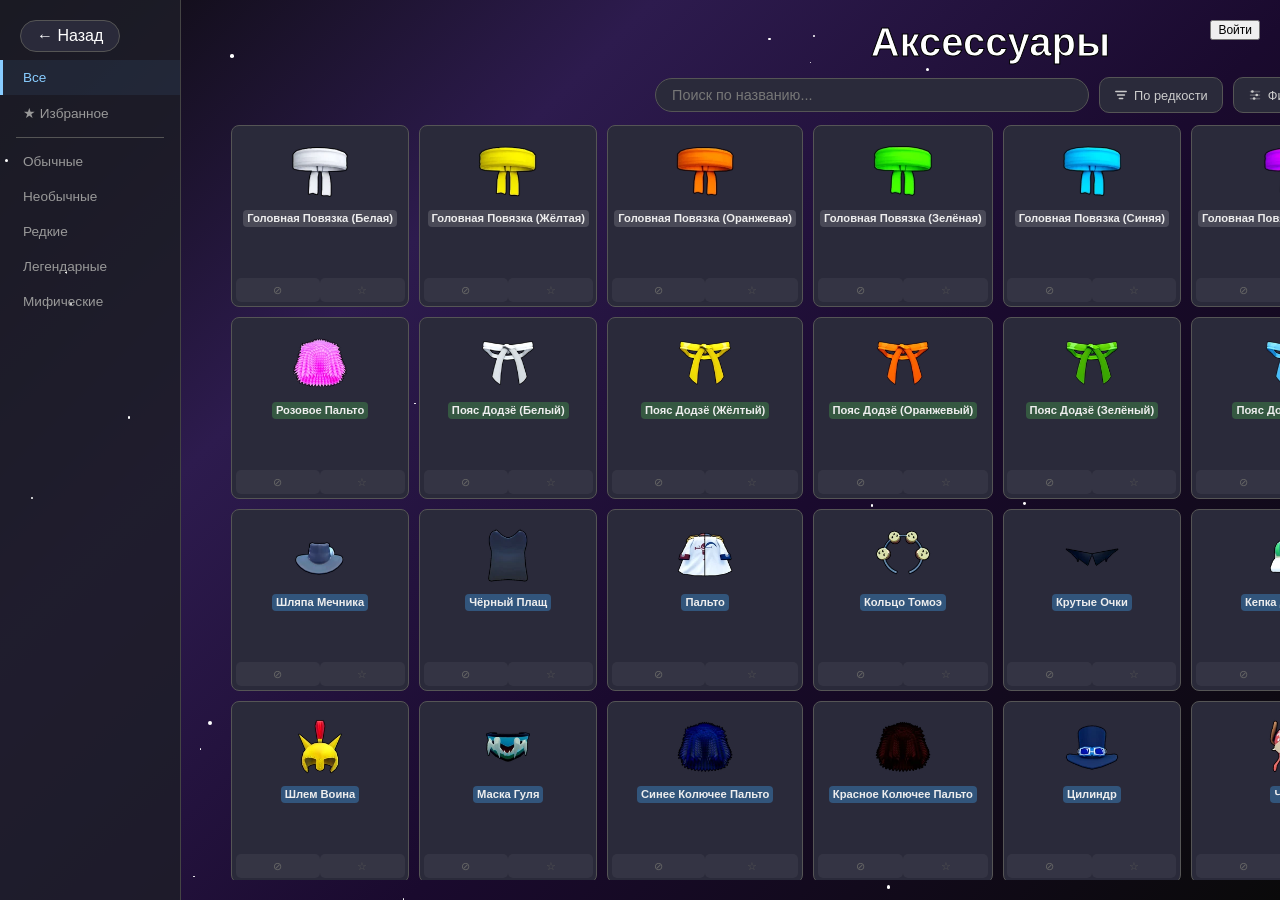
==== accessories.html @ 2f14e54e "main" ====
<!DOCTYPE html>
<html lang="en">
<head>
    <meta charset="UTF-8">
    <meta name="viewport" content="width=device-width, initial-scale=1.0">
    <title>Аксессуары — CheckBF</title>
    <script src="lib/firebase-app-compat.js"></script>
    <script src="lib/firebase-auth-compat.js"></script>
    <script src="lib/firebase-firestore-compat.js"></script>
    <style>
        html, body {
            margin: 0;
            padding: 0;
            box-sizing: border-box;
        }
        body {
            height: 100vh;
            background-color: #1a1a1a;
            color: #c900c9;
            font-family: 'Segoe UI', Arial, sans-serif;
            display: flex;
            isolation: isolate;
        }
        body::before {
            content: '';
            position: fixed;
            top: 0; left: 0; right: 0; bottom: 0;
            z-index: -1;
        }
        body.gradient-bg::before {
            background: linear-gradient(135deg, #0a0a0a 0%, #2d1b4e 30%, #1a0a2e 60%, #0a0a0a 100%);
            filter: none;
        }
        body.gradient-bg {
            background-color: transparent;
        }
        .particles {
            position: fixed;
            top: 0;
            left: 0;
            width: 100vw;
            height: 100vh;
            pointer-events: none;
            z-index: 0;
            overflow: hidden;
        }
        .particle {
            position: absolute;
            width: 3px;
            height: 3px;
            background: #fff;
            border-radius: 50%;
            animation: twinkle ease-in-out infinite;
        }
        @keyframes twinkle {
            0%, 100% { opacity: 0.1; transform: translateY(0); }
            50% { opacity: 0.8; transform: translateY(-20px); }
        }
        .back {
            position: fixed;
            top: 20px;
            left: 20px;
            color: #fff;
            text-decoration: none;
            font-size: 1rem;
            border: 1px solid #555;
            border-radius: 16px;
            padding: 6px 16px;
            background: #2a2a3a;
            z-index: 20;
        }
        .back:hover {
            background: #33334a;
        }
        .sidebar {
            width: 180px;
            background: rgba(30,30,40,0.85);
            border-right: 1px solid #444;
            display: flex;
            flex-direction: column;
            padding: 60px 0 20px 0;
            flex-shrink: 0;
        }
        .sidebar button {
            background: none;
            border: none;
            color: #999;
            font-size: 0.85rem;
            padding: 10px 20px;
            text-align: left;
            cursor: pointer;
            border-left: 3px solid transparent;
        }
        .sidebar button:hover {
            color: #fff;
            background: rgba(255,255,255,0.05);
        }
        .sidebar button.active {
            color: #8cf;
            border-left-color: #8cf;
            background: rgba(100,180,255,0.08);
        }
        .main {
            flex: 1;
            display: flex;
            flex-direction: column;
            padding: 20px 40px;
        }
        h1 {
            font-size: 2.5rem;
            margin: 0 0 12px 0;
            color: #fff;
            -webkit-text-stroke: 1px #000;
            text-align: center;
        }
        .search {
            flex: 1;
            max-width: 400px;
            padding: 8px 16px;
            border: 1px solid #555;
            border-radius: 20px;
            background: #2a2a3a;
            color: #fff;
            font-size: 0.9rem;
            outline: none;
        }
        .search::placeholder {
            color: #777;
        }
        .search:focus {
            border-color: #8cf;
        }
        .toolbar {
            display: flex;
            align-items: center;
            justify-content: center;
            gap: 10px;
            margin-bottom: 12px;
        }
        .sort-wrap {
            position: relative;
        }
        .sort-btn {
            height: 36px;
            padding: 0 14px;
            border: 1px solid #555;
            border-radius: 10px;
            background: #2a2a3a;
            color: #ccc;
            cursor: pointer;
            font-size: 0.8rem;
            display: flex;
            align-items: center;
            gap: 6px;
            flex-shrink: 0;
        }
        .sort-btn:hover {
            background: #33334a;
            color: #fff;
        }
        .sort-btn svg {
            width: 14px;
            height: 14px;
            flex-shrink: 0;
        }
        .sort-dropdown {
            display: none;
            position: absolute;
            top: 42px;
            right: 0;
            background: #2a2a3a;
            border: 1px solid #555;
            border-radius: 10px;
            overflow: hidden;
            z-index: 25;
            min-width: 180px;
        }
        .sort-dropdown.open {
            display: block;
        }
        .sort-dropdown button {
            width: 100%;
            padding: 10px 16px;
            border: none;
            background: none;
            color: #ccc;
            font-size: 0.85rem;
            text-align: left;
            cursor: pointer;
            display: flex;
            align-items: center;
            gap: 10px;
        }
        .sort-dropdown button:hover {
            background: rgba(255,255,255,0.08);
            color: #fff;
        }
        .sort-dropdown button.active {
            color: #8cf;
        }
        .sort-dropdown .icon {
            width: 14px;
            height: 14px;
            flex-shrink: 0;
        }
        .filter-wrap {
            position: relative;
        }
        .filter-btn {
            height: 36px;
            padding: 0 14px;
            border: 1px solid #555;
            border-radius: 10px;
            background: #2a2a3a;
            color: #ccc;
            cursor: pointer;
            font-size: 0.8rem;
            display: flex;
            align-items: center;
            gap: 6px;
            flex-shrink: 0;
        }
        .filter-btn:hover {
            background: #33334a;
            color: #fff;
        }
        .filter-btn.active {
            border-color: #8cf;
            color: #8cf;
        }
        .filter-btn svg {
            width: 14px;
            height: 14px;
            flex-shrink: 0;
        }
        .filter-dropdown {
            display: none;
            position: absolute;
            top: 42px;
            right: 0;
            background: #2a2a3a;
            border: 1px solid #555;
            border-radius: 10px;
            z-index: 25;
        }
        .filter-dropdown.open {
            display: block;
        }
        .filter-row {
            padding: 8px 14px;
            display: flex;
            align-items: center;
            gap: 10px;
        }
        .filter-row:hover {
            background: rgba(255,255,255,0.05);
        }
        .filter-label {
            color: #ccc;
            font-size: 0.82rem;
            flex: 1;
            user-select: none;
            white-space: nowrap;
        }
        .filter-tbtns {
            display: flex;
            gap: 4px;
            flex-shrink: 0;
        }
        .filter-tbtn {
            width: 24px;
            height: 22px;
            border: 1px solid #555;
            border-radius: 6px;
            background: #1a1a2a;
            color: #666;
            font-size: 0.8rem;
            font-weight: 700;
            cursor: pointer;
            display: flex;
            align-items: center;
            justify-content: center;
            transition: all 0.15s;
            line-height: 1;
            padding: 0;
            flex-shrink: 0;
        }
        .filter-tbtn.plus.on {
            background: #2e7d32;
            border-color: #43a047;
            color: #fff;
        }
        .filter-tbtn.minus.on {
            background: #c62828;
            border-color: #e53935;
            color: #fff;
        }
        .filter-tbtn:hover {
            opacity: 0.85;
        }
        .list {
            display: grid;
            grid-template-columns: repeat(8, 1fr);
            gap: 10px;
            width: 100%;
            padding: 0 10px;
            overflow-y: auto;
            flex: 1;
            align-content: start;
        }
        .item {
            background: #2a2a3a;
            border: 1px solid #555;
            border-radius: 8px;
            padding: 10px 4px 30px;
            display: flex;
            flex-direction: column;
            align-items: center;
            justify-content: flex-start;
            min-height: 140px;
            overflow: visible;
            transition: border-color 0.2s;
            position: relative;
            gap: 0;
        }
        .item:hover {
            background: #33334a;
            z-index: 1;
        }
        .item img {
            width: 70px;
            height: 70px;
            margin: 0 0 4px 0;
            border-radius: 6px;
        }
        .item .info {
            padding: 0 2px;
            align-items: center;
            text-align: center;
            display: flex;
            flex-direction: column;
            flex: 1;
            min-width: 0;
        }
        .item h3 {
            font-size: 0.7rem;
            font-weight: 600;
            line-height: 1.15;
            overflow: hidden;
            text-overflow: ellipsis;
            white-space: nowrap;
            max-width: 100%;
            color: #eee;
            margin: 0;
            padding: 2px 4px;
            border-radius: 4px;
        }
        .item[data-rarity="common"] h3 { background: rgba(255,255,255,0.15); }
        .item[data-rarity="uncommon"] h3 { background: rgba(76,175,80,0.35); }
        .item[data-rarity="rare"] h3 { background: rgba(66,165,245,0.35); }
        .item[data-rarity="legendary"] h3 { background: rgba(244,143,177,0.35); }
        .item[data-rarity="mythical"] h3 { background: rgba(186,104,200,0.35); }
        .item .eat-icon,
        .item .fav-icon {
            position: absolute;
            bottom: 4px;
            width: 48%;
            height: 24px;
            font-size: 0.7rem;
            border-radius: 5px;
        }
        .item .eat-icon { left: 2%; }
        .item .fav-icon { right: 2%; }
        .item .eat-icon {
            cursor: pointer;
            display: flex;
            align-items: center;
            justify-content: center;
            background: rgba(255,255,255,0.05);
            color: #888;
        }
        .item .eat-icon:hover { background: rgba(255,255,255,0.1); }
        .item .eat-icon.eaten { background: #2e7d32; color: #4caf50; }
        .item .eat-icon:not(.eaten) { color: #666; }
        .item .fav-icon {
            cursor: pointer;
            display: flex;
            align-items: center;
            justify-content: center;
            background: rgba(255,255,255,0.05);
            color: #555;
        }
        .item .fav-icon:hover { background: rgba(255,255,255,0.1); }
        .item .fav-icon.faved { background: #e6a800; color: #ffc107; }
        .item .seasonal {
            position: absolute;
            top: 4px;
            right: 4px;
            width: 18px;
            height: 18px;
            background: #e91e63;
            color: #fff;
            border-radius: 50%;
            font-size: 0.7rem;
            font-weight: 700;
            display: flex;
            align-items: center;
            justify-content: center;
            cursor: default;
            z-index: 2;
        }
        .item .seasonal .tooltip {
            display: none;
            position: absolute;
            top: 100%;
            left: 50%;
            transform: translateX(-50%);
            background: #1a1a2e;
            border: 1px solid #e91e63;
            border-radius: 8px;
            padding: 8px 12px;
            color: #fff;
            font-size: 0.72rem;
            white-space: nowrap;
            z-index: 1000;
            pointer-events: none;
            font-weight: 400;
            text-align: center;
            margin-top: 6px;
        }
        .item .seasonal .tooltip.align-left {
            left: 0;
            transform: none;
        }
        .item .seasonal .tooltip.align-right {
            left: 100%;
            transform: translateX(-100%);
        }
        .item .seasonal:hover .tooltip {
            display: block;
        }
        .auth-bar {
            position: fixed;
            top: 20px;
            right: 20px;
            z-index: 30;
            display: flex;
            align-items: center;
            gap: 8px;
        }
        .auth-bar .user-info {
            display: flex;
            align-items: center;
            gap: 6px;
            background: #2a2a3a;
            border: 1px solid #555;
            border-radius: 10px;
            padding: 5px 12px;
            color: #ccc;
            font-size: 0.75rem;
        }
        .auth-bar .user-info img {
            width: 24px;
            height: 24px;
            border-radius: 50%;
        }
        .auth-bar .logout-btn {
            background: none;
            border: 1px solid #c62828;
            color: #c62828;
            border-radius: 6px;
            padding: 4px 8px;
            cursor: pointer;
            font-size: 0.7rem;
        }
        .auth-bar .logout-btn:hover { background: #c62828; color: #fff; }
        .sync-indicator {
            display: none;
            position: fixed;
            top: 20px;
            left: 50%;
            transform: translateX(-50%);
            background: #1a1a2e;
            border: 1px solid #43a047;
            border-radius: 10px;
            padding: 6px 12px;
            color: #43a047;
            font-size: 0.7rem;
            z-index: 30;
        }
        .sync-indicator.active { display: block; }
        .auth-overlay {
            display: none;
            position: fixed;
            top: 0; left: 0; right: 0; bottom: 0;
            background: rgba(0,0,0,0.7);
            z-index: 50;
            justify-content: center;
            align-items: center;
        }
        .auth-overlay.active { display: flex; }
        .auth-modal {
            background: #1e1e2e;
            border: 1px solid #555;
            border-radius: 16px;
            padding: 30px;
            width: 340px;
            text-align: center;
        }
        .auth-modal h2 { color: #8cf; margin: 0 0 20px; font-size: 1.3rem; }
        .auth-modal input {
            width: 100%; padding: 10px 14px; margin-bottom: 12px;
            border: 1px solid #555; border-radius: 8px;
            background: #2a2a3a; color: #fff; font-size: 0.9rem; box-sizing: border-box;
        }
        .auth-modal input:focus { outline: none; border-color: #8cf; }
        .auth-modal .auth-submit {
            width: 100%; padding: 10px; border: none; border-radius: 8px;
            background: #5c6bc0; color: #fff; font-size: 0.9rem; cursor: pointer; margin-bottom: 10px;
        }
        .auth-modal .auth-submit:hover { background: #7986cb; }
        .auth-modal .google-btn {
            width: 100%; padding: 10px; border: 1px solid #555; border-radius: 8px;
            background: #2a2a3a; color: #ccc; font-size: 0.9rem; cursor: pointer; margin-bottom: 12px;
        }
        .auth-modal .google-btn:hover { background: #33334a; border-color: #8cf; }
        .auth-modal .switch-link { color: #8cf; cursor: pointer; font-size: 0.8rem; }
        .auth-modal .error-msg { color: #c62828; font-size: 0.8rem; margin-bottom: 10px; min-height: 1.2em; }
    </style>
</head>
<body class="gradient-bg">
    <div class="particles" id="particles"></div>
    <div class="auth-bar" id="authBar"></div>
    <div class="sync-indicator" id="syncIndicator">Синхронизация...</div>
    <a class="back" href="index.html">&larr; Назад</a>
    <div class="sidebar">
        <button class="active" data-filter="all">Все</button>
        <button data-filter="favourite">★ Избранное</button>
        <hr style="border:none;border-top:1px solid #555;margin:6px 16px;">
        <button data-filter="common">Обычные</button>
        <button data-filter="uncommon">Необычные</button>
        <button data-filter="rare">Редкие</button>
        <button data-filter="legendary">Легендарные</button>
        <button data-filter="mythical">Мифические</button>
    </div>
    <div class="main">
        <h1>Аксессуары</h1>
        <div class="toolbar">
            <input class="search" type="text" placeholder="Поиск по названию..." id="searchInput" oninput="filterBySearch()" autocomplete="off">
            <div class="sort-wrap">
                <button class="sort-btn" id="sortBtn" onclick="toggleSortDropdown()">
                    <svg viewBox="0 0 16 16" fill="none">
                        <path d="M2 4h12M4 8h8M6 12h4" stroke="currentColor" stroke-width="1.5" stroke-linecap="round"/>
                    </svg>
                    <span id="sortLabel">По редкости</span>
                </button>
                <div class="sort-dropdown" id="sortDropdown">
                    <button data-sort="default" class="active" onclick="setSort('default', this)">
                        <svg class="icon" viewBox="0 0 16 16" fill="none">
                            <rect x="1" y="2" width="14" height="3" rx="1" fill="currentColor" opacity="0.3"/>
                            <rect x="1" y="6.5" width="14" height="3" rx="1" fill="currentColor" opacity="0.3"/>
                            <rect x="1" y="11" width="14" height="3" rx="1" fill="currentColor" opacity="0.3"/>
                        </svg>
                        По редкости
                    </button>
                    <button data-sort="name" onclick="setSort('name', this)">
                        <svg class="icon" viewBox="0 0 16 16" fill="none">
                            <text x="1" y="12" font-size="11" font-weight="700" fill="currentColor">A</text>
                            <text x="8" y="12" font-size="11" font-weight="700" fill="currentColor">Z</text>
                        </svg>
                        По алфавиту
                    </button>
                    <button data-sort="fav" onclick="setSort('fav', this)">
                        <svg class="icon" viewBox="0 0 16 16" fill="none">
                            <polygon points="8,2 10,6 14,7 11,10 12,14 8,12 4,14 5,10 2,7 6,6" fill="currentColor" opacity="0.6"/>
                        </svg>
                        По фавориту
                    </button>
                </div>
            </div>
            <div class="filter-wrap">
                <button class="filter-btn" id="filterBtn" onclick="toggleFilterDropdown()">
                    <svg viewBox="0 0 16 16" fill="none">
                        <rect x="2" y="3" width="12" height="2" rx="1" fill="currentColor" opacity="0.3"/>
                        <rect x="2" y="7" width="12" height="2" rx="1" fill="currentColor" opacity="0.3"/>
                        <rect x="2" y="11" width="12" height="2" rx="1" fill="currentColor" opacity="0.3"/>
                        <circle cx="5" cy="4" r="1.5" fill="currentColor"/>
                        <circle cx="10" cy="8" r="1.5" fill="currentColor"/>
                        <circle cx="7" cy="12" r="1.5" fill="currentColor"/>
                    </svg>
                    <span>Фильтр</span>
                </button>
                <div class="filter-dropdown" id="filterDropdown">
                    <div class="filter-row">
                        <span class="filter-label">Полученный</span>
                        <div class="filter-tbtns">
                            <button class="filter-tbtn plus" data-filter="obtained" data-val="1" onclick="toggleFilterBtn(this)">+</button>
                            <button class="filter-tbtn minus" data-filter="obtained" data-val="-1" onclick="toggleFilterBtn(this)">-</button>
                        </div>
                    </div>
                </div>
            </div>
        </div>
        <div class="list">
            <div class="item" data-name="Головная Повязка (Белая)" data-rarity="common" data-eaten="false" data-fav="false">
                <img src="assets/accessories/HeadbandWhiteQ.webp" alt="Headband White">
                <div class="info"><h3>Головная Повязка (Белая)</h3></div>
                <span class="eat-icon" onclick="toggleEaten(event, this)">⊘</span>
                <span class="fav-icon" onclick="toggleFav(event, this)">☆</span>
            </div>
            <div class="item" data-name="Головная Повязка (Жёлтая)" data-rarity="common" data-eaten="false" data-fav="false">
                <img src="assets/accessories/HeadbandYellowQ.webp" alt="Headband Yellow">
                <div class="info"><h3>Головная Повязка (Жёлтая)</h3></div>
                <span class="eat-icon" onclick="toggleEaten(event, this)">⊘</span>
                <span class="fav-icon" onclick="toggleFav(event, this)">☆</span>
            </div>
            <div class="item" data-name="Головная Повязка (Оранжевая)" data-rarity="common" data-eaten="false" data-fav="false">
                <img src="assets/accessories/HeadbandOrangeQ.webp" alt="Headband Orange">
                <div class="info"><h3>Головная Повязка (Оранжевая)</h3></div>
                <span class="eat-icon" onclick="toggleEaten(event, this)">⊘</span>
                <span class="fav-icon" onclick="toggleFav(event, this)">☆</span>
            </div>
            <div class="item" data-name="Головная Повязка (Зелёная)" data-rarity="common" data-eaten="false" data-fav="false">
                <img src="assets/accessories/HeadbandGreenQ.webp" alt="Headband Green">
                <div class="info"><h3>Головная Повязка (Зелёная)</h3></div>
                <span class="eat-icon" onclick="toggleEaten(event, this)">⊘</span>
                <span class="fav-icon" onclick="toggleFav(event, this)">☆</span>
            </div>
            <div class="item" data-name="Головная Повязка (Синяя)" data-rarity="common" data-eaten="false" data-fav="false">
                <img src="assets/accessories/HeadbandBlueQ.webp" alt="Headband Blue">
                <div class="info"><h3>Головная Повязка (Синяя)</h3></div>
                <span class="eat-icon" onclick="toggleEaten(event, this)">⊘</span>
                <span class="fav-icon" onclick="toggleFav(event, this)">☆</span>
            </div>
            <div class="item" data-name="Головная Повязка (Фиолетовая)" data-rarity="common" data-eaten="false" data-fav="false">
                <img src="assets/accessories/HeadbandPurpleQ.webp" alt="Headband Purple">
                <div class="info"><h3>Головная Повязка (Фиолетовая)</h3></div>
                <span class="eat-icon" onclick="toggleEaten(event, this)">⊘</span>
                <span class="fav-icon" onclick="toggleFav(event, this)">☆</span>
            </div>
            <div class="item" data-name="Головная Повязка (Красная)" data-rarity="common" data-eaten="false" data-fav="false">
                <img src="assets/accessories/HeadbandRedQ.webp" alt="Headband Red">
                <div class="info"><h3>Головная Повязка (Красная)</h3></div>
                <span class="eat-icon" onclick="toggleEaten(event, this)">⊘</span>
                <span class="fav-icon" onclick="toggleFav(event, this)">☆</span>
            </div>
            <div class="item" data-name="Головная Повязка (Чёрная)" data-rarity="uncommon" data-eaten="false" data-fav="false">
                <img src="assets/accessories/HeadbandBlackQ.webp" alt="Headband Black">
                <div class="info"><h3>Головная Повязка (Чёрная)</h3></div>
                <span class="eat-icon" onclick="toggleEaten(event, this)">⊘</span>
                <span class="fav-icon" onclick="toggleFav(event, this)">☆</span>
            </div>
            <div class="item" data-name="Розовое Пальто" data-rarity="uncommon" data-eaten="false" data-fav="false">
                <img src="assets/accessories/PinkCoatQ.webp" alt="Pink Coat">
                <div class="info"><h3>Розовое Пальто</h3></div>
                <span class="eat-icon" onclick="toggleEaten(event, this)">⊘</span>
                <span class="fav-icon" onclick="toggleFav(event, this)">☆</span>
            </div>
            <div class="item" data-name="Пояс Додзё (Белый)" data-rarity="uncommon" data-eaten="false" data-fav="false">
                <img src="assets/accessories/DojoBeltWhiteQ.webp" alt="Dojo Belt White">
                <div class="info"><h3>Пояс Додзё (Белый)</h3></div>
                <span class="eat-icon" onclick="toggleEaten(event, this)">⊘</span>
                <span class="fav-icon" onclick="toggleFav(event, this)">☆</span>
            </div>
            <div class="item" data-name="Пояс Додзё (Жёлтый)" data-rarity="uncommon" data-eaten="false" data-fav="false">
                <img src="assets/accessories/DojoBeltYellowQ.webp" alt="Dojo Belt Yellow">
                <div class="info"><h3>Пояс Додзё (Жёлтый)</h3></div>
                <span class="eat-icon" onclick="toggleEaten(event, this)">⊘</span>
                <span class="fav-icon" onclick="toggleFav(event, this)">☆</span>
            </div>
            <div class="item" data-name="Пояс Додзё (Оранжевый)" data-rarity="uncommon" data-eaten="false" data-fav="false">
                <img src="assets/accessories/DojoBeltOrangeQ.webp" alt="Dojo Belt Orange">
                <div class="info"><h3>Пояс Додзё (Оранжевый)</h3></div>
                <span class="eat-icon" onclick="toggleEaten(event, this)">⊘</span>
                <span class="fav-icon" onclick="toggleFav(event, this)">☆</span>
            </div>
            <div class="item" data-name="Пояс Додзё (Зелёный)" data-rarity="uncommon" data-eaten="false" data-fav="false">
                <img src="assets/accessories/DojoBeltGreenQ.webp" alt="Dojo Belt Green">
                <div class="info"><h3>Пояс Додзё (Зелёный)</h3></div>
                <span class="eat-icon" onclick="toggleEaten(event, this)">⊘</span>
                <span class="fav-icon" onclick="toggleFav(event, this)">☆</span>
            </div>
            <div class="item" data-name="Пояс Додзё (Синий)" data-rarity="uncommon" data-eaten="false" data-fav="false">
                <img src="assets/accessories/DojoBeltBlueQ.webp" alt="Dojo Belt Blue">
                <div class="info"><h3>Пояс Додзё (Синий)</h3></div>
                <span class="eat-icon" onclick="toggleEaten(event, this)">⊘</span>
                <span class="fav-icon" onclick="toggleFav(event, this)">☆</span>
            </div>
            <div class="item" data-name="Пояс Додзё (Фиолетовый)" data-rarity="uncommon" data-eaten="false" data-fav="false">
                <img src="assets/accessories/DojoBeltPurpleQ.webp" alt="Dojo Belt Purple">
                <div class="info"><h3>Пояс Додзё (Фиолетовый)</h3></div>
                <span class="eat-icon" onclick="toggleEaten(event, this)">⊘</span>
                <span class="fav-icon" onclick="toggleFav(event, this)">☆</span>
            </div>
            <div class="item" data-name="Пояс Додзё (Красный)" data-rarity="uncommon" data-eaten="false" data-fav="false">
                <img src="assets/accessories/DojoBeltRedQ.webp" alt="Dojo Belt Red">
                <div class="info"><h3>Пояс Додзё (Красный)</h3></div>
                <span class="eat-icon" onclick="toggleEaten(event, this)">⊘</span>
                <span class="fav-icon" onclick="toggleFav(event, this)">☆</span>
            </div>
            <div class="item" data-name="Шляпа Мечника" data-rarity="rare" data-eaten="false" data-fav="false">
                <img src="assets/accessories/SwordsmanHatQ.webp" alt="Swordsman Hat">
                <div class="info"><h3>Шляпа Мечника</h3></div>
                <span class="eat-icon" onclick="toggleEaten(event, this)">⊘</span>
                <span class="fav-icon" onclick="toggleFav(event, this)">☆</span>
            </div>
            <div class="item" data-name="Чёрный Плащ" data-rarity="rare" data-eaten="false" data-fav="false">
                <img src="assets/accessories/BlackCapeQ.webp" alt="Black Cloak">
                <div class="info"><h3>Чёрный Плащ</h3></div>
                <span class="eat-icon" onclick="toggleEaten(event, this)">⊘</span>
                <span class="fav-icon" onclick="toggleFav(event, this)">☆</span>
            </div>
            <div class="item" data-name="Пальто" data-rarity="rare" data-eaten="false" data-fav="false">
                <img src="assets/accessories/CoatQ.webp" alt="Coat">
                <div class="info"><h3>Пальто</h3></div>
                <span class="eat-icon" onclick="toggleEaten(event, this)">⊘</span>
                <span class="fav-icon" onclick="toggleFav(event, this)">☆</span>
            </div>
            <div class="item" data-name="Кольцо Томоэ" data-rarity="rare" data-eaten="false" data-fav="false">
                <img src="assets/accessories/TomoeRingQ.webp" alt="Tomoe Ring">
                <div class="info"><h3>Кольцо Томоэ</h3></div>
                <span class="eat-icon" onclick="toggleEaten(event, this)">⊘</span>
                <span class="fav-icon" onclick="toggleFav(event, this)">☆</span>
            </div>
            <div class="item" data-name="Крутые Очки" data-rarity="rare" data-eaten="false" data-fav="false">
                <img src="assets/accessories/CoolShadesQ.webp" alt="Cool Glasses">
                <div class="info"><h3>Крутые Очки</h3></div>
                <span class="eat-icon" onclick="toggleEaten(event, this)">⊘</span>
                <span class="fav-icon" onclick="toggleFav(event, this)">☆</span>
            </div>
            <div class="item" data-name="Кепка Дозорного" data-rarity="rare" data-eaten="false" data-fav="false">
                <img src="assets/accessories/MarineCapQ.webp" alt="Marine Cap">
                <div class="info"><h3>Кепка Дозорного</h3></div>
                <span class="eat-icon" onclick="toggleEaten(event, this)">⊘</span>
                <span class="fav-icon" onclick="toggleFav(event, this)">☆</span>
            </div>
            <div class="item" data-name="Шляпа Усоапа" data-rarity="rare" data-eaten="false" data-fav="false">
                <img src="assets/accessories/UsoapsHatQ.webp" alt="Usopp Hat">
                <div class="info"><h3>Шляпа Усоапа</h3></div>
                <span class="eat-icon" onclick="toggleEaten(event, this)">⊘</span>
                <span class="fav-icon" onclick="toggleFav(event, this)">☆</span>
            </div>
            <div class="item" data-name="Чёрное Колючее Пальто" data-rarity="rare" data-eaten="false" data-fav="false">
                <img src="assets/accessories/BlackSpikeyCoatQ.webp" alt="Black Spiky Coat">
                <div class="info"><h3>Чёрное Колючее Пальто</h3></div>
                <span class="eat-icon" onclick="toggleEaten(event, this)">⊘</span>
                <span class="fav-icon" onclick="toggleFav(event, this)">☆</span>
            </div>
            <div class="item" data-name="Шлем Воина" data-rarity="rare" data-eaten="false" data-fav="false">
                <img src="assets/accessories/WarriorHelmetQ.webp" alt="Warrior Helmet">
                <div class="info"><h3>Шлем Воина</h3></div>
                <span class="eat-icon" onclick="toggleEaten(event, this)">⊘</span>
                <span class="fav-icon" onclick="toggleFav(event, this)">☆</span>
            </div>
            <div class="item" data-name="Маска Гуля" data-rarity="rare" data-eaten="false" data-fav="false">
                <img src="assets/accessories/GhoulMaskQ.webp" alt="Ghoul Mask">
                <div class="info"><h3>Маска Гуля</h3></div>
                <span class="eat-icon" onclick="toggleEaten(event, this)">⊘</span>
                <span class="fav-icon" onclick="toggleFav(event, this)">☆</span>
            </div>
            <div class="item" data-name="Синее Колючее Пальто" data-rarity="rare" data-eaten="false" data-fav="false">
                <img src="assets/accessories/BlueSpikeyCoatQ.webp" alt="Blue Spiky Coat">
                <div class="info"><h3>Синее Колючее Пальто</h3></div>
                <span class="eat-icon" onclick="toggleEaten(event, this)">⊘</span>
                <span class="fav-icon" onclick="toggleFav(event, this)">☆</span>
            </div>
            <div class="item" data-name="Красное Колючее Пальто" data-rarity="rare" data-eaten="false" data-fav="false">
                <img src="assets/accessories/RedSpikeyCoatQ.webp" alt="Red Spiky Coat">
                <div class="info"><h3>Красное Колючее Пальто</h3></div>
                <span class="eat-icon" onclick="toggleEaten(event, this)">⊘</span>
                <span class="fav-icon" onclick="toggleFav(event, this)">☆</span>
            </div>
            <div class="item" data-name="Цилиндр" data-rarity="rare" data-eaten="false" data-fav="false">
                <img src="assets/accessories/TophatQ.webp" alt="Top Hat">
                <div class="info"><h3>Цилиндр</h3></div>
                <span class="eat-icon" onclick="toggleEaten(event, this)">⊘</span>
                <span class="fav-icon" onclick="toggleFav(event, this)">☆</span>
            </div>
            <div class="item" data-name="Чоппа" data-rarity="rare" data-eaten="false" data-fav="false">
                <img src="assets/accessories/ChoppaQ.webp" alt="Chopper">
                <div class="info"><h3>Чоппа</h3></div>
                <span class="eat-icon" onclick="toggleEaten(event, this)">⊘</span>
                <span class="fav-icon" onclick="toggleFav(event, this)">☆</span>
            </div>
            <div class="item" data-name="Шлем Пилота" data-rarity="rare" data-eaten="false" data-fav="false">
                <img src="assets/accessories/PilotHelmetQ.webp" alt="Pilot Helmet">
                <div class="info"><h3>Шлем Пилота</h3></div>
                <span class="eat-icon" onclick="toggleEaten(event, this)">⊘</span>
                <span class="fav-icon" onclick="toggleFav(event, this)">☆</span>
            </div>
            <div class="item" data-name="Леи" data-rarity="rare" data-eaten="false" data-fav="false">
                <img src="assets/accessories/LeiQ.webp" alt="Lei">
                <div class="info"><h3>Леи</h3></div>
                <span class="eat-icon" onclick="toggleEaten(event, this)">⊘</span>
                <span class="fav-icon" onclick="toggleFav(event, this)">☆</span>
            </div>
            <div class="item" data-name="Золотая Шляпа от Солнца" data-rarity="rare" data-eaten="false" data-fav="false">
                <img src="assets/accessories/GoldenSunhatQ.webp" alt="Sun Hat Gold">
                <div class="info"><h3>Золотая Шляпа от Солнца</h3></div>
                <span class="eat-icon" onclick="toggleEaten(event, this)">⊘</span>
                <span class="fav-icon" onclick="toggleFav(event, this)">☆</span>
            </div>
            <div class="item" data-name="Медвежьи Уши" data-rarity="rare" data-eaten="false" data-fav="false">
                <img src="assets/accessories/BearEarsQ.webp" alt="Bear Ears">
                <div class="info"><h3>Медвежьи Уши</h3></div>
                <span class="eat-icon" onclick="toggleEaten(event, this)">⊘</span>
                <span class="fav-icon" onclick="toggleFav(event, this)">☆</span>
            </div>
            <div class="item" data-name="Плащ Охотника (Чёрный)" data-rarity="rare" data-eaten="false" data-fav="false">
                <img src="assets/accessories/HuntersCapeAQ.webp" alt="Hunter Cloak Black">
                <div class="info"><h3>Плащ Охотника (Чёрный)</h3></div>
                <span class="eat-icon" onclick="toggleEaten(event, this)">⊘</span>
                <span class="fav-icon" onclick="toggleFav(event, this)">☆</span>
            </div>
            <div class="item" data-name="Плащ Охотника (Зелёный)" data-rarity="rare" data-eaten="false" data-fav="false">
                <img src="assets/accessories/HuntersCapeBQ.webp" alt="Hunter Cloak Green">
                <div class="info"><h3>Плащ Охотника (Зелёный)</h3></div>
                <span class="eat-icon" onclick="toggleEaten(event, this)">⊘</span>
                <span class="fav-icon" onclick="toggleFav(event, this)">☆</span>
            </div>
            <div class="item" data-name="Плащ Охотника (Красный)" data-rarity="rare" data-eaten="false" data-fav="false">
                <img src="assets/accessories/HuntersCapeCQ.webp" alt="Hunter Cloak Red">
                <div class="info"><h3>Плащ Охотника (Красный)</h3></div>
                <span class="eat-icon" onclick="toggleEaten(event, this)">⊘</span>
                <span class="fav-icon" onclick="toggleFav(event, this)">☆</span>
            </div>
            <div class="item" data-name="Бандана (Чёрная)" data-rarity="rare" data-eaten="false" data-fav="false">
                <img src="assets/accessories/BandannaAQ.webp" alt="Bandana Black">
                <div class="info"><h3>Бандана (Чёрная)</h3></div>
                <span class="eat-icon" onclick="toggleEaten(event, this)">⊘</span>
                <span class="fav-icon" onclick="toggleFav(event, this)">☆</span>
            </div>
            <div class="item" data-name="Бандана (Зелёная)" data-rarity="rare" data-eaten="false" data-fav="false">
                <img src="assets/accessories/BandannaBQ.webp" alt="Bandana Green">
                <div class="info"><h3>Бандана (Зелёная)</h3></div>
                <span class="eat-icon" onclick="toggleEaten(event, this)">⊘</span>
                <span class="fav-icon" onclick="toggleFav(event, this)">☆</span>
            </div>
            <div class="item" data-name="Бандана (Красная)" data-rarity="rare" data-eaten="false" data-fav="false">
                <img src="assets/accessories/BandannaCQ.webp" alt="Bandana Red">
                <div class="info"><h3>Бандана (Красная)</h3></div>
                <span class="eat-icon" onclick="toggleEaten(event, this)">⊘</span>
                <span class="fav-icon" onclick="toggleFav(event, this)">☆</span>
            </div>
            <div class="item" data-name="Симпатичный Шлем" data-rarity="rare" data-eaten="false" data-fav="false">
                <img src="assets/accessories/PrettyHelmetQ.webp" alt="Cute Helmet">
                <div class="info"><h3>Симпатичный Шлем</h3></div>
                <span class="eat-icon" onclick="toggleEaten(event, this)">⊘</span>
                <span class="fav-icon" onclick="toggleFav(event, this)">☆</span>
            </div>
            <div class="item" data-name="Челюстной Щит" data-rarity="rare" data-eaten="false" data-fav="false">
                <img src="assets/accessories/JawShieldQ.webp" alt="Jaw Shield">
                <div class="info"><h3>Челюстной Щит</h3></div>
                <span class="eat-icon" onclick="toggleEaten(event, this)">⊘</span>
                <span class="fav-icon" onclick="toggleFav(event, this)">☆</span>
            </div>
            <div class="item" data-name="Ожерелье из Зубов Акулы" data-rarity="rare" data-eaten="false" data-fav="false">
                <img src="assets/accessories/SharkToothNecklaceQ.webp" alt="Shark Tooth Necklace">
                <div class="info"><h3>Ожерелье из Зубов Акулы</h3></div>
                <span class="eat-icon" onclick="toggleEaten(event, this)">⊘</span>
                <span class="fav-icon" onclick="toggleFav(event, this)">☆</span>
            </div>
            <div class="item" data-name="Пояс Додзё (Чёрный)" data-rarity="rare" data-eaten="false" data-fav="false">
                <img src="assets/accessories/DojoBeltBlackQ.webp" alt="Dojo Belt Black">
                <div class="info"><h3>Пояс Додзё (Чёрный)</h3></div>
                <span class="eat-icon" onclick="toggleEaten(event, this)">⊘</span>
                <span class="fav-icon" onclick="toggleFav(event, this)">☆</span>
            </div>
            <div class="item" data-name="Череп Т-Рекса" data-rarity="rare" data-eaten="false" data-fav="false">
                <img src="assets/accessories/TRexSkullQ.webp" alt="TRex Skull">
                <div class="info"><h3>Череп Т-Рекса</h3></div>
                <span class="eat-icon" onclick="toggleEaten(event, this)">⊘</span>
                <span class="fav-icon" onclick="toggleFav(event, this)">☆</span>
            </div>
            <div class="item" data-name="Шляпа Эльфа" data-rarity="rare" data-eaten="false" data-fav="false">
                <span class="seasonal">?<span class="tooltip">Это сезонный предмет, который невозможно получить в обычное время</span></span>
                <img src="assets/accessories/ElfHatQ.webp" alt="Elf Hat">
                <div class="info"><h3>Шляпа Эльфа</h3></div>
                <span class="eat-icon" onclick="toggleEaten(event, this)">⊘</span>
                <span class="fav-icon" onclick="toggleFav(event, this)">☆</span>
            </div>
            <div class="item" data-name="Шляпа Санты" data-rarity="rare" data-eaten="false" data-fav="false">
                <span class="seasonal">?<span class="tooltip">Это сезонный предмет, который невозможно получить в обычное время</span></span>
                <img src="assets/accessories/SantaHatQ.webp" alt="Santa Hat">
                <div class="info"><h3>Шляпа Санты</h3></div>
                <span class="eat-icon" onclick="toggleEaten(event, this)">⊘</span>
                <span class="fav-icon" onclick="toggleFav(event, this)">☆</span>
            </div>
            <div class="item" data-name="Очки Свана" data-rarity="legendary" data-eaten="false" data-fav="false">
                <img src="assets/accessories/SwanGlassesQ.webp" alt="Swan Glasses">
                <div class="info"><h3>Очки Свана</h3></div>
                <span class="eat-icon" onclick="toggleEaten(event, this)">⊘</span>
                <span class="fav-icon" onclick="toggleFav(event, this)">☆</span>
            </div>
            <div class="item" data-name="Кепка-Зебра" data-rarity="legendary" data-eaten="false" data-fav="false">
                <img src="assets/accessories/ZebraCapQ.webp" alt="Zebra Cap">
                <div class="info"><h3>Кепка-Зебра</h3></div>
                <span class="eat-icon" onclick="toggleEaten(event, this)">⊘</span>
                <span class="fav-icon" onclick="toggleFav(event, this)">☆</span>
            </div>
            <div class="item" data-name="Мушкетёрская Шляпа" data-rarity="legendary" data-eaten="false" data-fav="false">
                <img src="assets/accessories/MusketeerHatQ.webp" alt="Musketeer Hat">
                <div class="info"><h3>Мушкетёрская Шляпа</h3></div>
                <span class="eat-icon" onclick="toggleEaten(event, this)">⊘</span>
                <span class="fav-icon" onclick="toggleFav(event, this)">☆</span>
            </div>
            <div class="item" data-name="Святая Корона" data-rarity="legendary" data-eaten="false" data-fav="false">
                <img src="assets/accessories/HolyCrownQ.webp" alt="Holy Crown">
                <div class="info"><h3>Святая Корона</h3></div>
                <span class="eat-icon" onclick="toggleEaten(event, this)">⊘</span>
                <span class="fav-icon" onclick="toggleFav(event, this)">☆</span>
            </div>
            <div class="item" data-name="Бледный Шарф" data-rarity="legendary" data-eaten="false" data-fav="false">
                <img src="assets/accessories/PaleScarfQ.webp" alt="Pale Scarf">
                <div class="info"><h3>Бледный Шарф</h3></div>
                <span class="eat-icon" onclick="toggleEaten(event, this)">⊘</span>
                <span class="fav-icon" onclick="toggleFav(event, this)">☆</span>
            </div>
            <div class="item" data-name="Пернатый Лик" data-rarity="legendary" data-eaten="false" data-fav="false">
                <img src="assets/accessories/FeatheredVisageQ.webp" alt="Feathered Visage">
                <div class="info"><h3>Пернатый Лик</h3></div>
                <span class="eat-icon" onclick="toggleEaten(event, this)">⊘</span>
                <span class="fav-icon" onclick="toggleFav(event, this)">☆</span>
            </div>
            <div class="item" data-name="Шлем Валькирии" data-rarity="legendary" data-eaten="false" data-fav="false">
                <img src="assets/accessories/ValkyrieHelmetQ.webp" alt="Valkyrie Helmet">
                <div class="info"><h3>Шлем Валькирии</h3></div>
                <span class="eat-icon" onclick="toggleEaten(event, this)">⊘</span>
                <span class="fav-icon" onclick="toggleFav(event, this)">☆</span>
            </div>
            <div class="item" data-name="Челюсть Ужаса" data-rarity="legendary" data-eaten="false" data-fav="false">
                <img src="assets/accessories/TerrorJawQ.webp" alt="Jaw of Terror">
                <div class="info"><h3>Челюсть Ужаса</h3></div>
                <span class="eat-icon" onclick="toggleEaten(event, this)">⊘</span>
                <span class="fav-icon" onclick="toggleFav(event, this)">☆</span>
            </div>
            <div class="item" data-name="Корона Левиафана" data-rarity="legendary" data-eaten="false" data-fav="false">
                <img src="assets/accessories/LeviathanCrownQ.webp" alt="Leviathan Crown">
                <div class="info"><h3>Корона Левиафана</h3></div>
                <span class="eat-icon" onclick="toggleEaten(event, this)">⊘</span>
                <span class="fav-icon" onclick="toggleFav(event, this)">☆</span>
            </div>
            <div class="item" data-name="Риббон Кицунэ" data-rarity="legendary" data-eaten="false" data-fav="false">
                <img src="assets/accessories/KitsuneRibbonQ.webp" alt="Kitsune Ribbon">
                <div class="info"><h3>Риббон Кицунэ</h3></div>
                <span class="eat-icon" onclick="toggleEaten(event, this)">⊘</span>
                <span class="fav-icon" onclick="toggleFav(event, this)">☆</span>
            </div>
            <div class="item" data-name="Маска Кицунэ" data-rarity="legendary" data-eaten="false" data-fav="false">
                <img src="assets/accessories/KitsuneMaskQ.webp" alt="Kitsune Mask">
                <div class="info"><h3>Маска Кицунэ</h3></div>
                <span class="eat-icon" onclick="toggleEaten(event, this)">⊘</span>
                <span class="fav-icon" onclick="toggleFav(event, this)">☆</span>
            </div>
            <div class="item" data-name="Капюшон Дино" data-rarity="legendary" data-eaten="false" data-fav="false">
                <img src="assets/accessories/DinoHoodQ.webp" alt="Dino Hood">
                <div class="info"><h3>Капюшон Дино</h3></div>
                <span class="eat-icon" onclick="toggleEaten(event, this)">⊘</span>
                <span class="fav-icon" onclick="toggleFav(event, this)">☆</span>
            </div>
            <div class="item" data-name="Пальто Купидона" data-rarity="legendary" data-eaten="false" data-fav="false">
                <span class="seasonal">?<span class="tooltip">Это сезонный предмет, который невозможно получить в обычное время</span></span>
                <img src="assets/accessories/CupidsCoatQ.webp" alt="Cupid Coat">
                <div class="info"><h3>Пальто Купидона</h3></div>
                <span class="eat-icon" onclick="toggleEaten(event, this)">⊘</span>
                <span class="fav-icon" onclick="toggleFav(event, this)">☆</span>
            </div>
            <div class="item" data-name="Сердечные Очки" data-rarity="legendary" data-eaten="false" data-fav="false">
                <span class="seasonal">?<span class="tooltip">Это сезонный предмет, который невозможно получить в обычное время</span></span>
                <img src="assets/accessories/HeartShadesQ.webp" alt="Heart Glasses">
                <div class="info"><h3>Сердечные Очки</h3></div>
                <span class="eat-icon" onclick="toggleEaten(event, this)">⊘</span>
                <span class="fav-icon" onclick="toggleFav(event, this)">☆</span>
            </div>
            <div class="item" data-name="Пальто D.S." data-rarity="legendary" data-eaten="false" data-fav="false" style="opacity:0.4;">
                <img src="assets/accessories/DSCoatQ.webp" alt="D.S. Coat">
                <div class="info"><h3>Пальто D.S.</h3><p style="color:#c62828;font-size:0.55rem;">Недоступно</p></div>
                <span class="eat-icon" onclick="toggleEaten(event, this)">⊘</span>
                <span class="fav-icon" onclick="toggleFav(event, this)">☆</span>
            </div>
            <div class="item" data-name="Драконья Мантия" data-rarity="legendary" data-eaten="false" data-fav="false" style="opacity:0.4;">
                <img src="assets/accessories/DragonMantleQ.webp" alt="Dragon Mantle">
                <div class="info"><h3>Драконья Мантия</h3><p style="color:#c62828;font-size:0.55rem;">Недоступно</p></div>
                <span class="eat-icon" onclick="toggleEaten(event, this)">⊘</span>
                <span class="fav-icon" onclick="toggleFav(event, this)">☆</span>
            </div>
            <div class="item" data-name="Шлем Виверны" data-rarity="legendary" data-eaten="false" data-fav="false" style="opacity:0.4;">
                <img src="assets/accessories/WyvernHelmetQ.webp" alt="Wyvern Helmet">
                <div class="info"><h3>Шлем Виверны</h3><p style="color:#c62828;font-size:0.55rem;">Недоступно</p></div>
                <span class="eat-icon" onclick="toggleEaten(event, this)">⊘</span>
                <span class="fav-icon" onclick="toggleFav(event, this)">☆</span>
            </div>
            <div class="item" data-name="Тёмное Пальто" data-rarity="mythical" data-eaten="false" data-fav="false">
                <img src="assets/accessories/DarkCoatQ.webp" alt="Dark Coat">
                <div class="info"><h3>Тёмное Пальто</h3></div>
                <span class="eat-icon" onclick="toggleEaten(event, this)">⊘</span>
                <span class="fav-icon" onclick="toggleFav(event, this)">☆</span>
            </div>
            <div class="item" data-name="Щит Левиафана" data-rarity="mythical" data-eaten="false" data-fav="false">
                <img src="assets/accessories/LeviathanShieldQ.webp" alt="Leviathan Shield">
                <div class="info"><h3>Щит Левиафана</h3></div>
                <span class="eat-icon" onclick="toggleEaten(event, this)">⊘</span>
                <span class="fav-icon" onclick="toggleFav(event, this)">☆</span>
            </div>
            <div class="item" data-name="Пальто Крови" data-rarity="mythical" data-eaten="false" data-fav="false">
                <span class="seasonal">?<span class="tooltip">Это сезонный предмет, который невозможно получить в обычное время</span></span>
                <img src="assets/accessories/SanguineCloakQ.webp" alt="Blood Coat">
                <div class="info"><h3>Пальто Крови</h3></div>
                <span class="eat-icon" onclick="toggleEaten(event, this)">⊘</span>
                <span class="fav-icon" onclick="toggleFav(event, this)">☆</span>
            </div>
            <div class="item" data-name="Шлем Они" data-rarity="mythical" data-eaten="false" data-fav="false">
                <span class="seasonal">?<span class="tooltip">Это сезонный предмет, который невозможно получить в обычное время</span></span>
                <img src="assets/accessories/OniHelmetQ.webp" alt="Oni Helmet">
                <div class="info"><h3>Шлем Они</h3></div>
                <span class="eat-icon" onclick="toggleEaten(event, this)">⊘</span>
                <span class="fav-icon" onclick="toggleFav(event, this)">☆</span>
            </div>
            <div class="item" data-name="Божественное Пальто" data-rarity="mythical" data-eaten="false" data-fav="false">
                <span class="seasonal">?<span class="tooltip">Это сезонный предмет, который невозможно получить в обычное время</span></span>
                <img src="assets/accessories/DivineCloakQ.webp" alt="Divine Coat">
                <div class="info"><h3>Божественное Пальто</h3></div>
                <span class="eat-icon" onclick="toggleEaten(event, this)">⊘</span>
                <span class="fav-icon" onclick="toggleFav(event, this)">☆</span>
            </div>
            <div class="item" data-name="Небесный Шлем" data-rarity="mythical" data-eaten="false" data-fav="false">
                <span class="seasonal">?<span class="tooltip">Это сезонный предмет, который невозможно получить в обычное время</span></span>
                <img src="assets/accessories/CelestialHelmetQ.webp" alt="Celestial Helmet">
                <div class="info"><h3>Небесный Шлем</h3></div>
                <span class="eat-icon" onclick="toggleEaten(event, this)">⊘</span>
                <span class="fav-icon" onclick="toggleFav(event, this)">☆</span>
            </div>
            <div class="item" data-name="Ковенская Шляпа Ведьмы" data-rarity="mythical" data-eaten="false" data-fav="false">
                <span class="seasonal">?<span class="tooltip">Это сезонный предмет, который невозможно получить в обычное время</span></span>
                <img src="assets/accessories/CovenWitchHatQ.webp" alt="Coven Witch Hat">
                <div class="info"><h3>Ковенская Шляпа Ведьмы</h3></div>
                <span class="eat-icon" onclick="toggleEaten(event, this)">⊘</span>
                <span class="fav-icon" onclick="toggleFav(event, this)">☆</span>
            </div>
            <div class="item" data-name="Тыквенная Маска" data-rarity="mythical" data-eaten="false" data-fav="false">
                <span class="seasonal">?<span class="tooltip">Это сезонный предмет, который невозможно получить в обычное время</span></span>
                <img src="assets/accessories/PumpkinMaskQ.webp" alt="Pumpkin Mask">
                <div class="info"><h3>Тыквенная Маска</h3></div>
                <span class="eat-icon" onclick="toggleEaten(event, this)">⊘</span>
                <span class="fav-icon" onclick="toggleFav(event, this)">☆</span>
            </div>
            <div class="item" data-name="Праздничный Плащ" data-rarity="mythical" data-eaten="false" data-fav="false">
                <span class="seasonal">?<span class="tooltip">Это сезонный предмет, который невозможно получить в обычное время</span></span>
                <img src="assets/accessories/HolidayCloakQ.webp" alt="Festive Cloak">
                <div class="info"><h3>Праздничный Плащ</h3></div>
                <span class="eat-icon" onclick="toggleEaten(event, this)">⊘</span>
                <span class="fav-icon" onclick="toggleFav(event, this)">☆</span>
            </div>
            <div class="item" data-name="Праздничная Шляпа" data-rarity="mythical" data-eaten="false" data-fav="false">
                <span class="seasonal">?<span class="tooltip">Это сезонный предмет, который невозможно получить в обычное время</span></span>
                <img src="assets/accessories/PartyHatQ.webp" alt="Festive Hat">
                <div class="info"><h3>Праздничная Шляпа</h3></div>
                <span class="eat-icon" onclick="toggleEaten(event, this)">⊘</span>
                <span class="fav-icon" onclick="toggleFav(event, this)">☆</span>
            </div>
            <div class="item" data-name="Праздничная Шляпа 50B" data-rarity="mythical" data-eaten="false" data-fav="false">
                <span class="seasonal">?<span class="tooltip">Это сезонный предмет, который невозможно получить в обычное время</span></span>
                <img src="assets/accessories/PartyHat50BQ.webp" alt="Festive Hat 50B">
                <div class="info"><h3>Праздничная Шляпа 50B</h3></div>
                <span class="eat-icon" onclick="toggleEaten(event, this)">⊘</span>
                <span class="fav-icon" onclick="toggleFav(event, this)">☆</span>
            </div>
            <div class="item" data-name="Морозный Шлем" data-rarity="mythical" data-eaten="false" data-fav="false">
                <span class="seasonal">?<span class="tooltip">Это сезонный предмет, который невозможно получить в обычное время</span></span>
                <img src="assets/accessories/FrostyHelmetQ.webp" alt="Frost Helmet">
                <div class="info"><h3>Морозный Шлем</h3></div>
                <span class="eat-icon" onclick="toggleEaten(event, this)">⊘</span>
                <span class="fav-icon" onclick="toggleFav(event, this)">☆</span>
            </div>
            <div class="item" data-name="Шлем из Перечной Мяты" data-rarity="mythical" data-eaten="false" data-fav="false">
                <span class="seasonal">?<span class="tooltip">Это сезонный предмет, который невозможно получить в обычное время</span></span>
                <img src="assets/accessories/PeppermintHelmetQ.webp" alt="Peppermint Helmet">
                <div class="info"><h3>Шлем из Перечной Мяты</h3></div>
                <span class="eat-icon" onclick="toggleEaten(event, this)">⊘</span>
                <span class="fav-icon" onclick="toggleFav(event, this)">☆</span>
            </div>
            <div class="item" data-name="Красный Бант" data-rarity="mythical" data-eaten="false" data-fav="false">
                <span class="seasonal">?<span class="tooltip">Это сезонный предмет, который невозможно получить в обычное время</span></span>
                <img src="assets/accessories/RedRibbonQ.webp" alt="Red Bow">
                <div class="info"><h3>Красный Бант</h3></div>
                <span class="eat-icon" onclick="toggleEaten(event, this)">⊘</span>
                <span class="fav-icon" onclick="toggleFav(event, this)">☆</span>
            </div>
            <div class="item" data-name="Романтический Букет" data-rarity="mythical" data-eaten="false" data-fav="false">
                <span class="seasonal">?<span class="tooltip">Это сезонный предмет, который невозможно получить в обычное время</span></span>
                <img src="assets/accessories/RomanticBouquetQ.webp" alt="Romantic Bouquet">
                <div class="info"><h3>Романтический Букет</h3></div>
                <span class="eat-icon" onclick="toggleEaten(event, this)">⊘</span>
                <span class="fav-icon" onclick="toggleFav(event, this)">☆</span>
            </div>
            <div class="item" data-name="Цилиндр Купидона" data-rarity="mythical" data-eaten="false" data-fav="false">
                <span class="seasonal">?<span class="tooltip">Это сезонный предмет, который невозможно получить в обычное время</span></span>
                <img src="assets/accessories/CupidsTopHatQ.webp" alt="Cupid Top Hat">
                <div class="info"><h3>Цилиндр Купидона</h3></div>
                <span class="eat-icon" onclick="toggleEaten(event, this)">⊘</span>
                <span class="fav-icon" onclick="toggleFav(event, this)">☆</span>
            </div>
            <div class="item" data-name="Шлем из Расколотого Яйца" data-rarity="mythical" data-eaten="false" data-fav="false">
                <span class="seasonal">?<span class="tooltip">Это сезонный предмет, который невозможно получить в обычное время</span></span>
                <img src="assets/accessories/CrackedEggHelmetQ.webp" alt="Cracked Egg Helmet">
                <div class="info"><h3>Шлем из Расколотого Яйца</h3></div>
                <span class="eat-icon" onclick="toggleEaten(event, this)">⊘</span>
                <span class="fav-icon" onclick="toggleFav(event, this)">☆</span>
            </div>
            <div class="item" data-name="Плащ Пасхального Кролика" data-rarity="mythical" data-eaten="false" data-fav="false">
                <span class="seasonal">?<span class="tooltip">Это сезонный предмет, который невозможно получить в обычное время</span></span>
                <img src="assets/accessories/EasterBunnyCapeQ.webp" alt="Easter Bunny Cloak">
                <div class="info"><h3>Плащ Пасхального Кролика</h3></div>
                <span class="eat-icon" onclick="toggleEaten(event, this)">⊘</span>
                <span class="fav-icon" onclick="toggleFav(event, this)">☆</span>
            </div>
            <div class="item" data-name="Плащ Uzoth'a" data-rarity="mythical" data-eaten="false" data-fav="false" style="opacity:0.4;">
                <img src="assets/accessories/UzothsCloakQ.webp" alt="Uzoth Coat">
                <div class="info"><h3>Плащ Uzoth'a</h3><p style="color:#c62828;font-size:0.55rem;">Недоступно</p></div>
                <span class="eat-icon" onclick="toggleEaten(event, this)">⊘</span>
                <span class="fav-icon" onclick="toggleFav(event, this)">☆</span>
            </div>
        </div>
    </div>
    <script>
        function requireAuth() {
            if (window.checkbfAuth && window.checkbfAuth.requireAuth) return window.checkbfAuth.requireAuth();
            return false;
        }

        function toggleEaten(e, el) {
            e.stopPropagation();
            if (!requireAuth()) return;
            var item = el.closest('.item');
            var val = item.dataset.eaten === 'true' ? 'false' : 'true';
            item.dataset.eaten = val;
            el.textContent = val === 'true' ? '✓' : '⊘';
            el.classList.toggle('eaten', val === 'true');
            saveData();
        }
        function toggleFav(e, el) {
            e.stopPropagation();
            if (!requireAuth()) return;
            var item = el.closest('.item');
            var val = item.dataset.fav === 'true' ? 'false' : 'true';
            item.dataset.fav = val;
            el.textContent = val === 'true' ? '★' : '☆';
            el.classList.toggle('faved', val === 'true');
            saveData();
        }

        function saveData() {
            var data = {};
            document.querySelectorAll('.item').forEach(function(item) {
                data[item.dataset.name] = { eaten: item.dataset.eaten, fav: item.dataset.fav };
            });
            localStorage.setItem('checkbf_accessories', JSON.stringify(data));
            var u = (window.checkbfAuth && window.checkbfAuth.user) || firebase.auth().currentUser;
            if (u) {
                showSync();
                window.checkbfAuth.saveToDB('accessories', data).then(hideSync);
            }
        }

        function loadData() {
            var raw = localStorage.getItem('checkbf_accessories');
            if (!raw) return;
            var data = JSON.parse(raw);
            document.querySelectorAll('.item').forEach(function(item) {
                var saved = data[item.dataset.name];
                if (saved) {
                    if (saved.eaten) {
                        item.dataset.eaten = saved.eaten;
                        var eatEl = item.querySelector('.eat-icon');
                        if (eatEl) {
                            eatEl.textContent = saved.eaten === 'true' ? '✓' : '⊘';
                            eatEl.classList.toggle('eaten', saved.eaten === 'true');
                        }
                    }
                    if (saved.fav) {
                        item.dataset.fav = saved.fav;
                        var favEl = item.querySelector('.fav-icon');
                        if (favEl) {
                            favEl.textContent = saved.fav === 'true' ? '★' : '☆';
                            favEl.classList.toggle('faved', saved.fav === 'true');
                        }
                    }
                }
            });
        }

        loadData();

        function filterBySearch() {
            var q = document.getElementById('searchInput').value.toLowerCase();
            document.querySelectorAll('.item').forEach(function(item) {
                var name = item.dataset.name.toLowerCase();
                item.style.display = name.indexOf(q) !== -1 ? '' : 'none';
            });
        }

        document.querySelectorAll('.sidebar button').forEach(function(btn) {
            btn.addEventListener('click', function() {
                document.querySelectorAll('.sidebar button').forEach(function(b) { b.classList.remove('active'); });
                btn.classList.add('active');
                applyAllVisibility();
            });
        });

        var currentSort = 'default';
        var rarityOrder = { common: 0, uncommon: 1, rare: 2, legendary: 3, mythical: 4 };
        var originalOrder = {};
        document.querySelectorAll('.item').forEach(function(item, i) {
            originalOrder[item.dataset.name] = i;
        });

        function toggleSortDropdown() {
            document.getElementById('sortDropdown').classList.toggle('open');
        }
        function setSort(type, btn) {
            currentSort = type;
            document.querySelectorAll('#sortDropdown button').forEach(function(b) { b.classList.remove('active'); });
            btn.classList.add('active');
            document.getElementById('sortDropdown').classList.remove('open');
            var labels = { default: 'По редкости', name: 'По алфавиту', fav: 'По фавориту' };
            document.getElementById('sortLabel').textContent = labels[type] || 'По редкости';
            applySort();
            localStorage.setItem('checkbf_accessories_sort', type);
        }
        function applySort() {
            var list = document.querySelector('.list');
            var items = Array.from(list.querySelectorAll('.item'));
            if (currentSort === 'default') {
                items.sort(function(a, b) {
                    var ra = rarityOrder[a.dataset.rarity] || 0;
                    var rb = rarityOrder[b.dataset.rarity] || 0;
                    if (ra !== rb) return ra - rb;
                    return (originalOrder[a.dataset.name] || 0) - (originalOrder[b.dataset.name] || 0);
                });
            } else if (currentSort === 'name') {
                items.sort(function(a, b) { return a.dataset.name.localeCompare(b.dataset.name); });
            } else if (currentSort === 'fav') {
                items.sort(function(a, b) {
                    var fa = a.dataset.fav === 'true' ? 0 : 1;
                    var fb = b.dataset.fav === 'true' ? 0 : 1;
                    if (fa !== fb) return fa - fb;
                    return (originalOrder[a.dataset.name] || 0) - (originalOrder[b.dataset.name] || 0);
                });
            }
            items.forEach(function(item) { list.appendChild(item); });
            applyAllVisibility();
        }

        function getSidebarFilter() {
            var active = document.querySelector('.sidebar button.active');
            return active ? active.dataset.filter : 'all';
        }
        function toggleFilterBtn(btn) {
            var siblings = btn.parentElement.querySelectorAll('.filter-tbtn');
            if (btn.classList.contains('on')) {
                btn.classList.remove('on');
            } else {
                siblings.forEach(function(s) { s.classList.remove('on'); });
                btn.classList.add('on');
            }
            applyAllVisibility();
            saveFilters();
        }
        function getFilterState(filterName) {
            var btn = document.querySelector('.filter-tbtn[data-filter="' + filterName + '"].on');
            if (!btn) return 0;
            return parseInt(btn.dataset.val);
        }
        function saveFilters() {
            var state = {};
            ['obtained'].forEach(function(f) {
                state[f] = getFilterState(f);
            });
            localStorage.setItem('checkbf_accessories_filters', JSON.stringify(state));
        }
        function loadFilters() {
            var saved = localStorage.getItem('checkbf_accessories_filters');
            if (!saved) return;
            try {
                var state = JSON.parse(saved);
                Object.keys(state).forEach(function(f) {
                    if (state[f] !== 0) {
                        var btn = document.querySelector('.filter-tbtn[data-filter="' + f + '"][data-val="' + state[f] + '"]');
                        if (btn) btn.classList.add('on');
                    }
                });
            } catch(e) {}
        }
        function applyAllVisibility() {
            var sidebarFilter = getSidebarFilter();
            var obtainedState = getFilterState('obtained');
            var anyActive = obtainedState !== 0;
            document.getElementById('filterBtn').classList.toggle('active', anyActive);
            document.querySelectorAll('.list .item').forEach(function(item) {
                var showSidebar = false;
                if (sidebarFilter === 'all') showSidebar = true;
                else if (sidebarFilter === 'favourite') showSidebar = item.dataset.fav === 'true';
                else showSidebar = item.dataset.rarity === sidebarFilter;
                var showFilter = true;
                if (obtainedState === 1 && item.dataset.eaten === 'false') showFilter = false;
                if (obtainedState === -1 && item.dataset.eaten !== 'false') showFilter = false;
                item.style.display = (showSidebar && showFilter) ? '' : 'none';
            });
        }

        function toggleFilterDropdown() {
            document.getElementById('filterDropdown').classList.toggle('open');
        }
        function applyFilters() {
            applyAllVisibility();
        }

        document.addEventListener('click', function(e) {
            if (!e.target.closest('.sort-wrap')) document.getElementById('sortDropdown').classList.remove('open');
            if (!e.target.closest('.filter-wrap')) document.getElementById('filterDropdown').classList.remove('open');
        });

        (function() {
            var saved = localStorage.getItem('checkbf_accessories_sort');
            if (saved) {
                var btn = document.querySelector('#sortDropdown button[data-sort="' + saved + '"]');
                if (btn) setSort(saved, btn);
            }
            loadFilters();
            applyAllVisibility();
        })();

        document.querySelectorAll('.item .seasonal').forEach(function(el) {
            var tip = el.querySelector('.tooltip');
            if (!tip) return;
            el.addEventListener('mouseenter', function() {
                var item = el.closest('.item');
                var grid = item ? item.parentElement : null;
                tip.classList.remove('align-left', 'align-right');
                if (grid) {
                    var top = item.offsetTop;
                    var siblings = grid.querySelectorAll('.item');
                    var minLeft = Infinity, maxLeft = -Infinity;
                    siblings.forEach(function(s) {
                        if (Math.abs(s.offsetTop - top) < 5) {
                            if (s.offsetLeft < minLeft) minLeft = s.offsetLeft;
                            if (s.offsetLeft > maxLeft) maxLeft = s.offsetLeft;
                        }
                    });
                    if (item.offsetLeft <= minLeft) tip.classList.add('align-left');
                    else if (item.offsetLeft >= maxLeft) tip.classList.add('align-right');
                }
            });
        });

        function createParticles() {
            var container = document.getElementById('particles');
            container.innerHTML = '';
            for (var i = 0; i < 60; i++) {
                var p = document.createElement('div');
                p.className = 'particle';
                p.style.left = Math.random() * 100 + '%';
                p.style.top = Math.random() * 100 + '%';
                p.style.animationDuration = (Math.random() * 4 + 3) + 's';
                p.style.animationDelay = (Math.random() * 3) + 's';
                var size = Math.random() * 3 + 1;
                p.style.width = size + 'px';
                p.style.height = size + 'px';
                container.appendChild(p);
            }
        }
        createParticles();

        function showSync() {
            var el = document.getElementById('syncIndicator');
            el.classList.add('active');
            clearTimeout(el._hideTimer);
            el._hideTimer = setTimeout(function() { el.classList.remove('active'); }, 1500);
        }
        function hideSync() {
            var el = document.getElementById('syncIndicator');
            clearTimeout(el._hideTimer);
            el._hideTimer = setTimeout(function() { el.classList.remove('active'); }, 500);
        }

        function resetToDefaults() {
            localStorage.removeItem('checkbf_accessories');
            document.querySelectorAll('.item').forEach(function(item) {
                item.dataset.eaten = 'false';
                item.dataset.fav = 'false';
                var eatEl = item.querySelector('.eat-icon');
                if (eatEl) { eatEl.textContent = '⊘'; eatEl.classList.remove('eaten'); }
                var favEl = item.querySelector('.fav-icon');
                if (favEl) { favEl.textContent = '☆'; favEl.classList.remove('faved'); }
            });
        }

        function updateAuthBar(user) {
            var bar = document.getElementById('authBar');
            if (user) {
                var photo = user.photoURL || '';
                bar.innerHTML = '<div class="user-info"><img src="' + photo + '" alt=""><span>' + (user.email || 'Google') + '</span></div>' +
                    '<button class="logout-btn" id="logoutBtn">Выйти</button>';
                document.getElementById('logoutBtn').onclick = function() {
                    if (window.checkbfAuth) window.checkbfAuth.logout();
                };
            } else {
                bar.innerHTML = '<button class="login-btn" onclick="openAuthModal()" style="position:static;font-size:0.75rem;">Войти</button>';
                resetToDefaults();
            }
        }

        async function syncFromDB() {
            if (!window.checkbfAuth || !window.checkbfAuth.user) return;
            var dbData = await window.checkbfAuth.loadFromDB('accessories');
            var localData = null;
            var raw = localStorage.getItem('checkbf_accessories');
            if (raw) { try { localData = JSON.parse(raw); } catch(e) {} }
            if (dbData && Object.keys(dbData).length > 0) {
                localStorage.setItem('checkbf_accessories', JSON.stringify(dbData));
                loadData();
                showSync();
            } else if (localData && Object.keys(localData).length > 0) {
                await window.checkbfAuth.saveToDB('accessories', localData);
                showSync();
            }
        }

        document.addEventListener('DOMContentLoaded', function() {
            if (window.checkbfAuth) {
                window.checkbfAuth.onAuthChange(function(user) {
                    updateAuthBar(user);
                    if (user) syncFromDB();
                });
            }
        });
    </script>
    <script>
        firebase.initializeApp({
            apiKey: "AIzaSyC10fTA0O6vpghuEanI52Yiyrtlkpmd8Nc",
            authDomain: "checkbf-d1a2d.firebaseapp.com",
            projectId: "checkbf-d1a2d",
            storageBucket: "checkbf-d1a2d.firebasestorage.app",
            messagingSenderId: "79682535947",
            appId: "1:79682535947:web:714e3f81408d7a0d0dbd0e"
        });
    </script>
    <script src="auth.js"></script>
    <div class="auth-overlay" id="authOverlay">
        <div class="auth-modal">
            <h2 id="authTitle">Вход</h2>
            <div class="error-msg" id="authError"></div>
            <input type="email" id="authEmail" placeholder="Email" autocomplete="off">
            <input type="password" id="authPass" placeholder="Пароль" autocomplete="new-password">
            <button class="auth-submit" id="authSubmit" onclick="handleAuth()">Войти</button>
            <button class="google-btn" onclick="handleGoogleAuth()">Войти через Google</button>
            <span class="switch-link" id="authSwitch" onclick="toggleAuthMode()">Нет аккаунта? Регистрация</span>
            <br><br>
            <span class="switch-link" onclick="closeAuthModal()">Позже</span>
        </div>
    </div>
    <script>
        var isRegisterMode = false;
        function toggleAuthMode() {
            isRegisterMode = !isRegisterMode;
            document.getElementById('authTitle').textContent = isRegisterMode ? 'Регистрация' : 'Вход';
            document.getElementById('authSubmit').textContent = isRegisterMode ? 'Зарегистрироваться' : 'Войти';
            document.getElementById('authSwitch').textContent = isRegisterMode ? 'Уже есть аккаунт? Войти' : 'Нет аккаунта? Регистрация';
            document.getElementById('authError').textContent = '';
        }
        function handleAuth() {
            var email = document.getElementById('authEmail').value.trim();
            var pass = document.getElementById('authPass').value;
            var errEl = document.getElementById('authError');
            errEl.textContent = '';
            if (!email || !pass) { errEl.textContent = 'Заполните все поля'; return; }
            if (email === 'test' && pass === 'test') {
                window.checkbfAuth.enterTestMode();
                closeAuthModal();
                return;
            }
            var a = firebase.auth();
            var method = isRegisterMode
                ? a.createUserWithEmailAndPassword(email, pass)
                : a.signInWithEmailAndPassword(email, pass);
            method.then(function() { closeAuthModal(); }).catch(function(e) {
                var msg = e.code === 'auth/email-already-in-use' ? 'Email уже зарегистрирован' :
                          e.code === 'auth/wrong-password' ? 'Неверный пароль' :
                          e.code === 'auth/user-not-found' ? 'Пользователь не найден' :
                          e.code === 'auth/weak-password' ? 'Пароль минимум 6 символов' :
                          e.code === 'auth/invalid-email' ? 'Некорректный email' :
                          'Ошибка: ' + e.message;
                errEl.textContent = msg;
            });
        }
        function handleGoogleAuth() {
            var a = firebase.auth();
            var p = new firebase.auth.GoogleAuthProvider();
            a.signInWithPopup(p).then(function() { closeAuthModal(); }).catch(function(e) {
                document.getElementById('authError').textContent = 'Ошибка Google: ' + e.message;
            });
        }
        function openAuthModal() { document.getElementById('authOverlay').classList.add('active'); }
        function closeAuthModal() { document.getElementById('authOverlay').classList.remove('active'); document.getElementById('authError').textContent = ''; }
    </script>
</body>
</html>
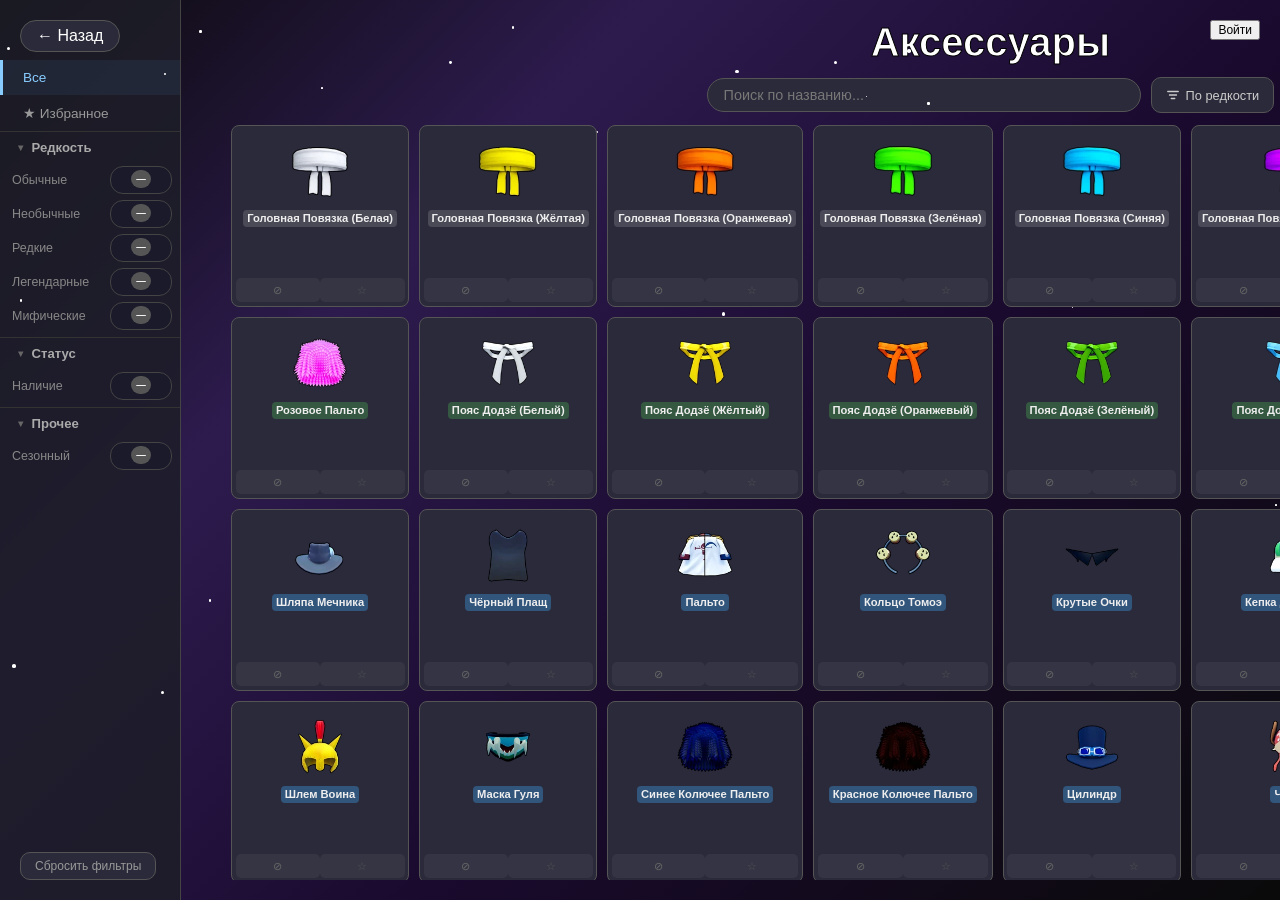
==== commit 314947ee: "main" ====
--- a/accessories.html
+++ b/accessories.html
@@ -262,42 +262,51 @@
             user-select: none;
             white-space: nowrap;
         }
-        .filter-tbtns {
-            display: flex;
-            gap: 4px;
-            flex-shrink: 0;
-        }
-        .filter-tbtn {
-            width: 24px;
-            height: 22px;
-            border: 1px solid #555;
-            border-radius: 6px;
-            background: #1a1a2a;
-            color: #666;
-            font-size: 0.8rem;
-            font-weight: 700;
-            cursor: pointer;
-            display: flex;
-            align-items: center;
-            justify-content: center;
-            transition: all 0.15s;
-            line-height: 1;
-            padding: 0;
-            flex-shrink: 0;
-        }
-        .filter-tbtn.plus.on {
-            background: #2e7d32;
-            border-color: #43a047;
-            color: #fff;
-        }
-        .filter-tbtn.minus.on {
-            background: #c62828;
-            border-color: #e53935;
-            color: #fff;
-        }
-        .filter-tbtn:hover {
-            opacity: 0.85;
-        }
+        .filter-group { border-top: 1px solid #333; }
+        .filter-group-header {
+            padding: 8px 16px; font-size: 0.82rem; font-weight: 600; color: #aaa;
+            cursor: pointer; display: flex; align-items: center; gap: 6px; user-select: none;
+        }
+        .filter-group-header:hover { color: #fff; }
+        .filter-group-header .arrow {
+            font-size: 0.6rem; transition: transform 0.2s; color: #666;
+        }
+        .filter-group.collapsed .filter-group-header .arrow { transform: rotate(-90deg); }
+        .filter-group.collapsed .filter-group-items { display: none; }
+        .filter-group-items { padding-bottom: 4px; }
+        .filter-item {
+            padding: 3px 8px 3px 12px; font-size: 0.78rem; color: #888;
+            display: flex; align-items: center; justify-content: space-between; gap: 4px; user-select: none;
+        }
+        .filter-item-label { flex: 1; min-width: 0; line-height: 1.2; transition: color 0.15s; }
+        .ft {
+            position: relative; width: 60px; height: 26px;
+            background: #1a1a2a; border: 1px solid #444; border-radius: 13px;
+            cursor: pointer; flex-shrink: 0;
+            outline: none !important; user-select: none; -webkit-user-select: none;
+            -webkit-tap-highlight-color: transparent; touch-action: pan-y;
+        }
+        .ft:focus, .ft:focus-visible { outline: none !important; box-shadow: none !important; }
+        .ft:active { transform: none !important; }
+        .ft::-moz-focus-inner { border: 0; }
+        .ft-knob {
+            position: absolute; top: 3px; left: 3px;
+            width: 20px; height: 18px; border-radius: 9px;
+            background: #555; border: none;
+            transition: left 0.15s ease, background 0.15s ease;
+            pointer-events: none; z-index: 2;
+            display: flex; align-items: center; justify-content: center;
+        }
+        .ft.dragging .ft-knob { transition: none; }
+        .ft-knob-icon {
+            font-size: 0.6rem; font-weight: 700; color: #fff; line-height: 1;
+            pointer-events: none;
+        }
+        .ft.state-0 .ft-knob { left: 3px; background: #2e7d32; }
+        .ft.state-1 .ft-knob { left: 20px; background: #555; }
+        .ft.state-2 .ft-knob { left: 37px; background: #c62828; }
+        .filter-item:has(.ft.state-0) .filter-item-label { color: #4caf50; }
+        .filter-item:has(.ft.state-2) .filter-item-label { color: #f44336; }
         .list {
             display: grid;
             grid-template-columns: repeat(8, 1fr);
@@ -536,13 +545,30 @@
     <div class="sidebar">
         <button class="active" data-filter="all">Все</button>
         <button data-filter="favourite">★ Избранное</button>
-        <hr style="border:none;border-top:1px solid #555;margin:6px 16px;">
-        <button data-filter="common">Обычные</button>
-        <button data-filter="uncommon">Необычные</button>
-        <button data-filter="rare">Редкие</button>
-        <button data-filter="legendary">Легендарные</button>
-        <button data-filter="mythical">Мифические</button>
+        <div class="filter-group" data-group="rarity">
+            <div class="filter-group-header" onclick="toggleGroup(this)"><span class="arrow">▼</span> Редкость</div>
+            <div class="filter-group-items">
+                <div class="filter-item"><span class="filter-item-label">Обычные</span><div class="ft state-1" data-filter="common" data-state="1" title="Не важно"><span class="ft-knob"><span class="ft-knob-icon">—</span></span></div></div>
+                <div class="filter-item"><span class="filter-item-label">Необычные</span><div class="ft state-1" data-filter="uncommon" data-state="1" title="Не важно"><span class="ft-knob"><span class="ft-knob-icon">—</span></span></div></div>
+                <div class="filter-item"><span class="filter-item-label">Редкие</span><div class="ft state-1" data-filter="rare" data-state="1" title="Не важно"><span class="ft-knob"><span class="ft-knob-icon">—</span></span></div></div>
+                <div class="filter-item"><span class="filter-item-label">Легендарные</span><div class="ft state-1" data-filter="legendary" data-state="1" title="Не важно"><span class="ft-knob"><span class="ft-knob-icon">—</span></span></div></div>
+                <div class="filter-item"><span class="filter-item-label">Мифические</span><div class="ft state-1" data-filter="mythical" data-state="1" title="Не важно"><span class="ft-knob"><span class="ft-knob-icon">—</span></span></div></div>
+            </div>
+        </div>
+        <div class="filter-group" data-group="status">
+            <div class="filter-group-header" onclick="toggleGroup(this)"><span class="arrow">▼</span> Статус</div>
+            <div class="filter-group-items">
+                <div class="filter-item"><span class="filter-item-label">Наличие</span><div class="ft state-1" data-filter="obtained" data-state="1" title="Не важно"><span class="ft-knob"><span class="ft-knob-icon">—</span></span></div></div>
+            </div>
+        </div>
+        <div class="filter-group" data-group="other">
+            <div class="filter-group-header" onclick="toggleGroup(this)"><span class="arrow">▼</span> Прочее</div>
+            <div class="filter-group-items">
+                <div class="filter-item"><span class="filter-item-label">Сезонный</span><div class="ft state-1" data-filter="seasonal" data-state="1" title="Не важно"><span class="ft-knob"><span class="ft-knob-icon">—</span></span></div></div>
+            </div>
+        </div>
     </div>
+    <button onclick="resetAllFilters()" style="position:fixed;bottom:20px;left:20px;z-index:20;background:#2a2a3a;border:1px solid #555;color:#999;font-size:0.75rem;padding:6px 14px;cursor:pointer;border-radius:10px;">Сбросить фильтры</button>
     <div class="main">
         <h1>Аксессуары</h1>
         <div class="toolbar">
@@ -578,28 +604,7 @@
                     </button>
                 </div>
             </div>
-            <div class="filter-wrap">
-                <button class="filter-btn" id="filterBtn" onclick="toggleFilterDropdown()">
-                    <svg viewBox="0 0 16 16" fill="none">
-                        <rect x="2" y="3" width="12" height="2" rx="1" fill="currentColor" opacity="0.3"/>
-                        <rect x="2" y="7" width="12" height="2" rx="1" fill="currentColor" opacity="0.3"/>
-                        <rect x="2" y="11" width="12" height="2" rx="1" fill="currentColor" opacity="0.3"/>
-                        <circle cx="5" cy="4" r="1.5" fill="currentColor"/>
-                        <circle cx="10" cy="8" r="1.5" fill="currentColor"/>
-                        <circle cx="7" cy="12" r="1.5" fill="currentColor"/>
-                    </svg>
-                    <span>Фильтр</span>
-                </button>
-                <div class="filter-dropdown" id="filterDropdown">
-                    <div class="filter-row">
-                        <span class="filter-label">Полученный</span>
-                        <div class="filter-tbtns">
-                            <button class="filter-tbtn plus" data-filter="obtained" data-val="1" onclick="toggleFilterBtn(this)">+</button>
-                            <button class="filter-tbtn minus" data-filter="obtained" data-val="-1" onclick="toggleFilterBtn(this)">-</button>
-                        </div>
-                    </div>
-                </div>
-            </div>
+
         </div>
         <div class="list">
             <div class="item" data-name="Головная Повязка (Белая)" data-rarity="common" data-eaten="false" data-fav="false">
@@ -1190,6 +1195,7 @@
         }
 
         loadData();
+        loadFilters();
 
         function filterBySearch() {
             var q = document.getElementById('searchInput').value.toLowerCase();
@@ -1255,26 +1261,118 @@
             var active = document.querySelector('.sidebar button.active');
             return active ? active.dataset.filter : 'all';
         }
-        function toggleFilterBtn(btn) {
-            var siblings = btn.parentElement.querySelectorAll('.filter-tbtn');
-            if (btn.classList.contains('on')) {
-                btn.classList.remove('on');
-            } else {
-                siblings.forEach(function(s) { s.classList.remove('on'); });
-                btn.classList.add('on');
-            }
+        function toggleGroup(header) {
+            header.parentElement.classList.toggle('collapsed');
+        }
+        var FILTER_ICONS = ['+', '—', '−'];
+        var FILTER_CLASSES = ['state-0', 'state-1', 'state-2'];
+        var FILTER_TITLES = ['Только эти', 'Не важно', 'Кроме этих'];
+        var KNOB_LEFTS = [3, 20, 37];
+        var KNOB_COLORS = ['#2e7d32', '#555', '#c62828'];
+
+        function setFilterState(btn, s) {
+            s = Math.max(0, Math.min(2, s));
+            btn.dataset.state = s;
+            btn.className = 'ft ' + FILTER_CLASSES[s];
+            var knob = btn.querySelector('.ft-knob');
+            knob.style.left = '';
+            knob.style.background = '';
+            btn.querySelector('.ft-knob-icon').textContent = FILTER_ICONS[s];
+            btn.title = FILTER_TITLES[s];
             applyAllVisibility();
             saveFilters();
         }
+
+        (function() {
+            var dragging = null, startX = 0, startState = 0, moved = false;
+            function preventSelect(e) { e.preventDefault(); }
+            function preventAll(e) { e.preventDefault(); e.stopPropagation(); }
+            function getX(e) { return e.touches ? e.touches[0].clientX : e.clientX; }
+
+            function onStart(e) {
+                var btn = (e.target || e.srcElement).closest('.ft');
+                if (!btn) return;
+                if (e.button && e.button !== 0) return;
+                e.preventDefault();
+                e.stopPropagation();
+                dragging = btn;
+                startX = getX(e);
+                startState = parseInt(btn.dataset.state);
+                moved = false;
+                btn.classList.add('dragging');
+                document.addEventListener('selectstart', preventSelect);
+                document.addEventListener('mousemove', onMove);
+                document.addEventListener('mouseup', onEnd);
+                document.addEventListener('touchmove', onMove, { passive: false });
+                document.addEventListener('touchend', onEnd);
+            }
+
+            function onMove(e) {
+                if (!dragging) return;
+                e.preventDefault();
+                var dx = getX(e) - startX;
+                if (Math.abs(dx) > 3) moved = true;
+                var step = 17;
+                var s = Math.round(dx / step);
+                var newState = Math.max(0, Math.min(2, startState + s));
+                dragging.dataset.state = newState;
+                dragging.querySelector('.ft-knob').style.left = KNOB_LEFTS[newState] + 'px';
+                dragging.querySelector('.ft-knob').style.background = KNOB_COLORS[newState];
+                dragging.querySelector('.ft-knob-icon').textContent = FILTER_ICONS[newState];
+                dragging.title = FILTER_TITLES[newState];
+            }
+
+            function onEnd(e) {
+                if (!dragging) return;
+                var btn = dragging;
+                var clientX = e.changedTouches ? e.changedTouches[0].clientX : e.clientX;
+                var dx = clientX - startX;
+                dragging.classList.remove('dragging');
+                dragging.querySelector('.ft-knob').style.left = '';
+                document.removeEventListener('selectstart', preventSelect);
+                if (moved) {
+                    var step = 17;
+                    var s = Math.round(dx / step);
+                    var newState = Math.max(0, Math.min(2, startState + s));
+                    setFilterState(btn, newState);
+                } else {
+                    var rect = btn.getBoundingClientRect();
+                    var x = clientX - rect.left;
+                    var w = rect.width;
+                    var newState = x < w / 3 ? 0 : x < w * 2 / 3 ? 1 : 2;
+                    setFilterState(btn, newState);
+                }
+                dragging = null;
+                document.removeEventListener('mousemove', onMove);
+                document.removeEventListener('mouseup', onEnd);
+                document.removeEventListener('touchmove', onMove);
+                document.removeEventListener('touchend', onEnd);
+            }
+
+            document.addEventListener('mousedown', function(e) {
+                var btn = e.target.closest('.ft');
+                if (btn) onStart(e);
+            });
+            document.addEventListener('touchstart', function(e) {
+                var btn = e.target.closest('.ft');
+                if (btn) onStart(e);
+            }, { passive: false });
+        })();
+
         function getFilterState(filterName) {
-            var btn = document.querySelector('.filter-tbtn[data-filter="' + filterName + '"].on');
+            var btn = document.querySelector('.ft[data-filter="' + filterName + '"]');
             if (!btn) return 0;
-            return parseInt(btn.dataset.val);
+            var s = parseInt(btn.dataset.state);
+            if (s === 0) return 1;
+            if (s === 2) return -1;
+            return 0;
         }
         function saveFilters() {
             var state = {};
-            ['obtained'].forEach(function(f) {
-                state[f] = getFilterState(f);
+            document.querySelectorAll('.ft').forEach(function(btn) {
+                var s = parseInt(btn.dataset.state);
+                if (s === 0) state[btn.dataset.filter] = 1;
+                else if (s === 2) state[btn.dataset.filter] = -1;
             });
             localStorage.setItem('checkbf_accessories_filters', JSON.stringify(state));
         }
@@ -1284,40 +1382,55 @@
             try {
                 var state = JSON.parse(saved);
                 Object.keys(state).forEach(function(f) {
-                    if (state[f] !== 0) {
-                        var btn = document.querySelector('.filter-tbtn[data-filter="' + f + '"][data-val="' + state[f] + '"]');
-                        if (btn) btn.classList.add('on');
-                    }
+                    if (state[f] === 0) return;
+                    var btn = document.querySelector('.ft[data-filter="' + f + '"]');
+                    if (!btn) return;
+                    var s = state[f] === 1 ? 0 : 2;
+                    setFilterState(btn, s);
                 });
             } catch(e) {}
         }
+        function resetAllFilters() {
+            localStorage.removeItem('checkbf_accessories_filters');
+            document.querySelectorAll('.ft').forEach(function(btn) {
+                btn.dataset.state = 1;
+                btn.className = 'ft state-1';
+                var knob = btn.querySelector('.ft-knob');
+                knob.style.left = KNOB_LEFTS[1] + 'px';
+                knob.style.background = KNOB_COLORS[1];
+                btn.querySelector('.ft-knob-icon').textContent = '—';
+                btn.title = 'Не важно';
+            });
+            applyAllVisibility();
+        }
         function applyAllVisibility() {
             var sidebarFilter = getSidebarFilter();
+            var rarityFilters = ['common','uncommon','rare','legendary','mythical'];
+            var activeRarities = rarityFilters.filter(function(f) { return getFilterState(f) === 1; });
+            var excludedRarities = rarityFilters.filter(function(f) { return getFilterState(f) === -1; });
             var obtainedState = getFilterState('obtained');
-            var anyActive = obtainedState !== 0;
-            document.getElementById('filterBtn').classList.toggle('active', anyActive);
+            var seasonalState = getFilterState('seasonal');
             document.querySelectorAll('.list .item').forEach(function(item) {
                 var showSidebar = false;
                 if (sidebarFilter === 'all') showSidebar = true;
                 else if (sidebarFilter === 'favourite') showSidebar = item.dataset.fav === 'true';
                 else showSidebar = item.dataset.rarity === sidebarFilter;
                 var showFilter = true;
+                if (activeRarities.length > 0) {
+                    if (activeRarities.indexOf(item.dataset.rarity) === -1) showFilter = false;
+                }
+                if (excludedRarities.indexOf(item.dataset.rarity) !== -1) showFilter = false;
                 if (obtainedState === 1 && item.dataset.eaten === 'false') showFilter = false;
                 if (obtainedState === -1 && item.dataset.eaten !== 'false') showFilter = false;
+                var isSeasonal = !!item.querySelector('.seasonal');
+                if (seasonalState === 1 && !isSeasonal) showFilter = false;
+                if (seasonalState === -1 && isSeasonal) showFilter = false;
                 item.style.display = (showSidebar && showFilter) ? '' : 'none';
             });
         }
 
-        function toggleFilterDropdown() {
-            document.getElementById('filterDropdown').classList.toggle('open');
-        }
-        function applyFilters() {
-            applyAllVisibility();
-        }
-
         document.addEventListener('click', function(e) {
             if (!e.target.closest('.sort-wrap')) document.getElementById('sortDropdown').classList.remove('open');
-            if (!e.target.closest('.filter-wrap')) document.getElementById('filterDropdown').classList.remove('open');
         });
 
         (function() {
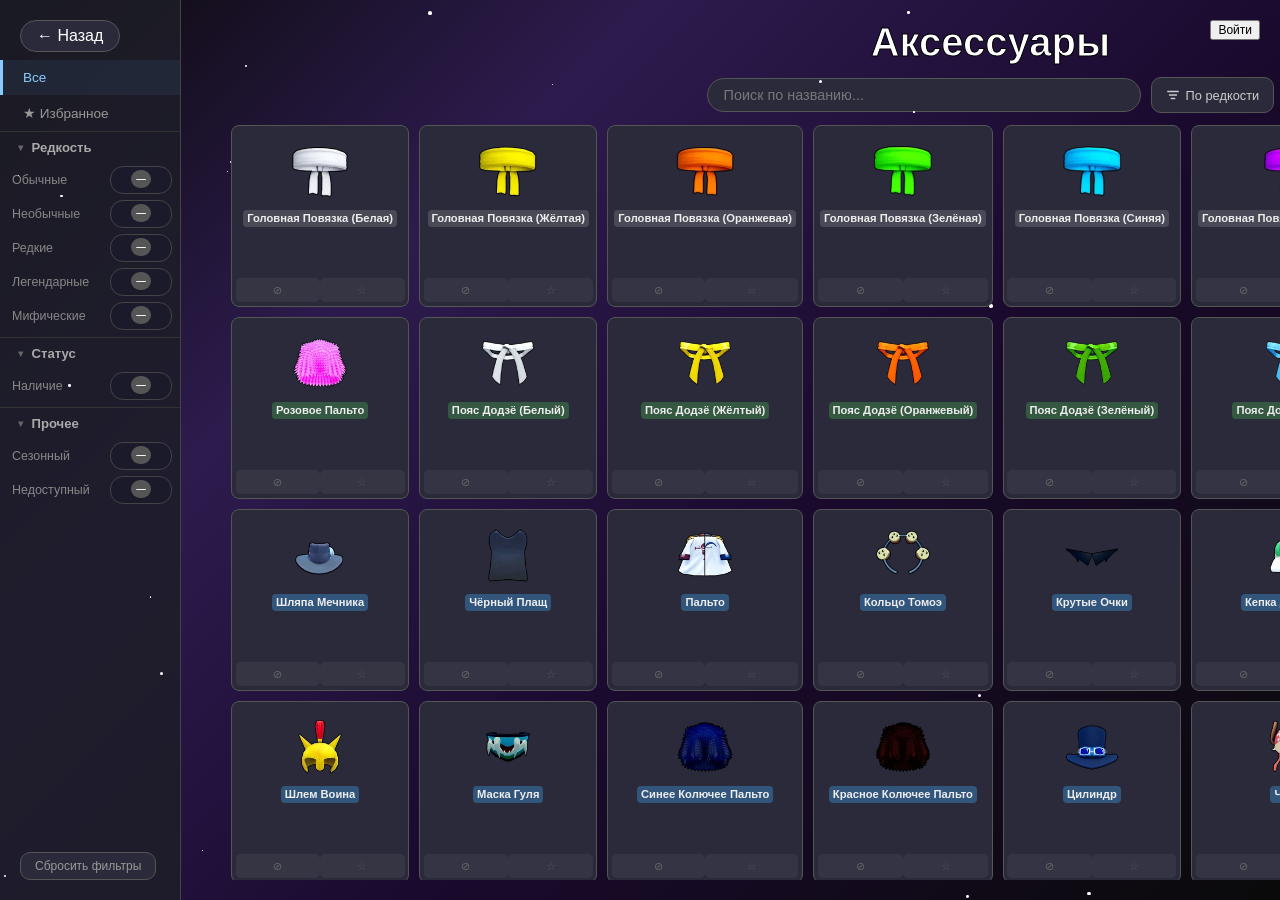
==== commit f6a6a459: "main" ====
--- a/accessories.html
+++ b/accessories.html
@@ -565,6 +565,7 @@
             <div class="filter-group-header" onclick="toggleGroup(this)"><span class="arrow">▼</span> Прочее</div>
             <div class="filter-group-items">
                 <div class="filter-item"><span class="filter-item-label">Сезонный</span><div class="ft state-1" data-filter="seasonal" data-state="1" title="Не важно"><span class="ft-knob"><span class="ft-knob-icon">—</span></span></div></div>
+                <div class="filter-item"><span class="filter-item-label">Недоступный</span><div class="ft state-1" data-filter="unavailable" data-state="1" title="Не важно"><span class="ft-knob"><span class="ft-knob-icon">—</span></span></div></div>
             </div>
         </div>
     </div>
@@ -1425,6 +1426,10 @@
                 var isSeasonal = !!item.querySelector('.seasonal');
                 if (seasonalState === 1 && !isSeasonal) showFilter = false;
                 if (seasonalState === -1 && isSeasonal) showFilter = false;
+                var isUnavailable = item.style.opacity === '0.4';
+                var unavailableState = getFilterState('unavailable');
+                if (unavailableState === 1 && !isUnavailable) showFilter = false;
+                if (unavailableState === -1 && isUnavailable) showFilter = false;
                 item.style.display = (showSidebar && showFilter) ? '' : 'none';
             });
         }
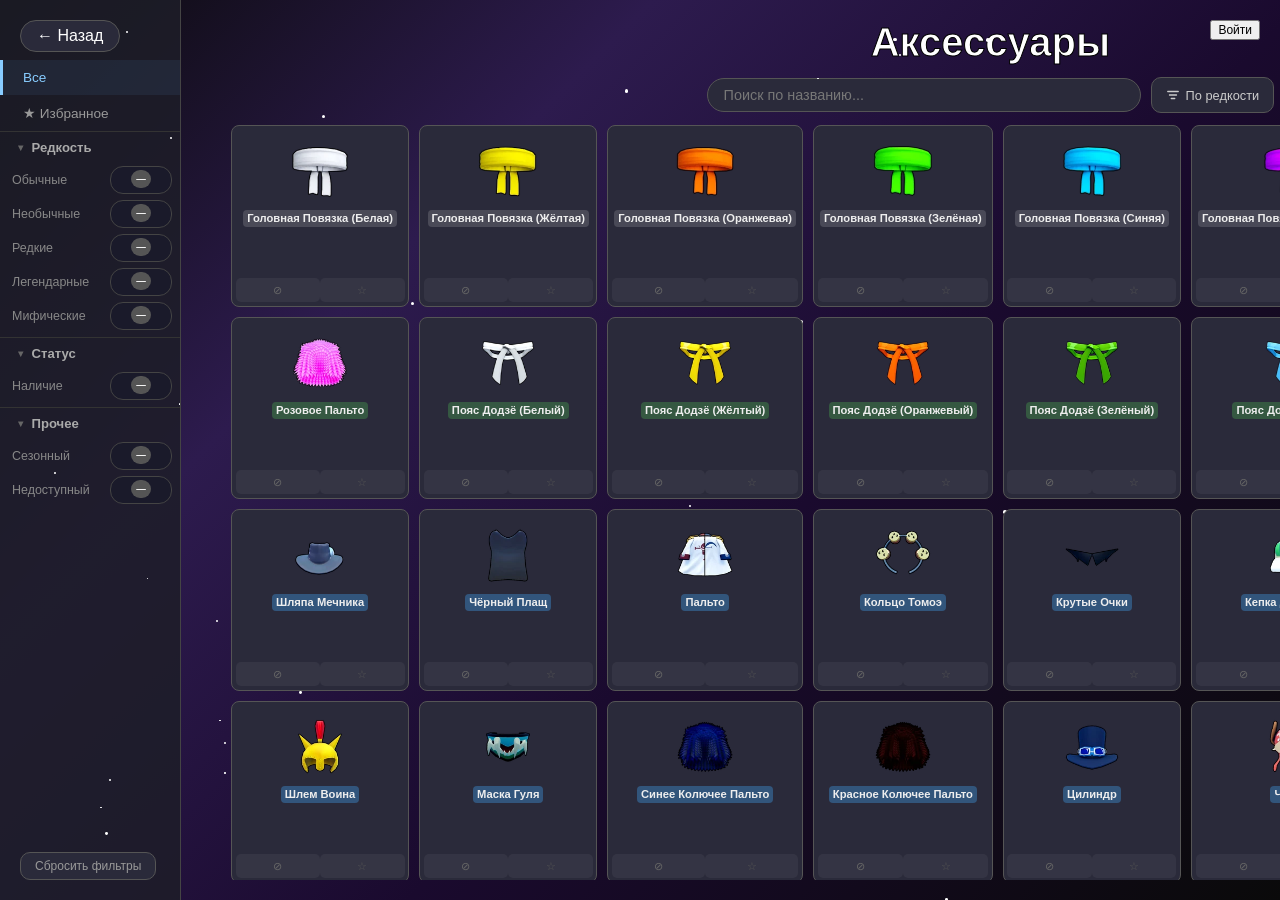
==== commit 0e40923f: "main" ====
--- a/accessories.html
+++ b/accessories.html
@@ -1563,7 +1563,7 @@
             appId: "1:79682535947:web:714e3f81408d7a0d0dbd0e"
         });
     </script>
-    <script src="auth.js"></script>
+    <script src="js/auth.js"></script>
     <div class="auth-overlay" id="authOverlay">
         <div class="auth-modal">
             <h2 id="authTitle">Вход</h2>
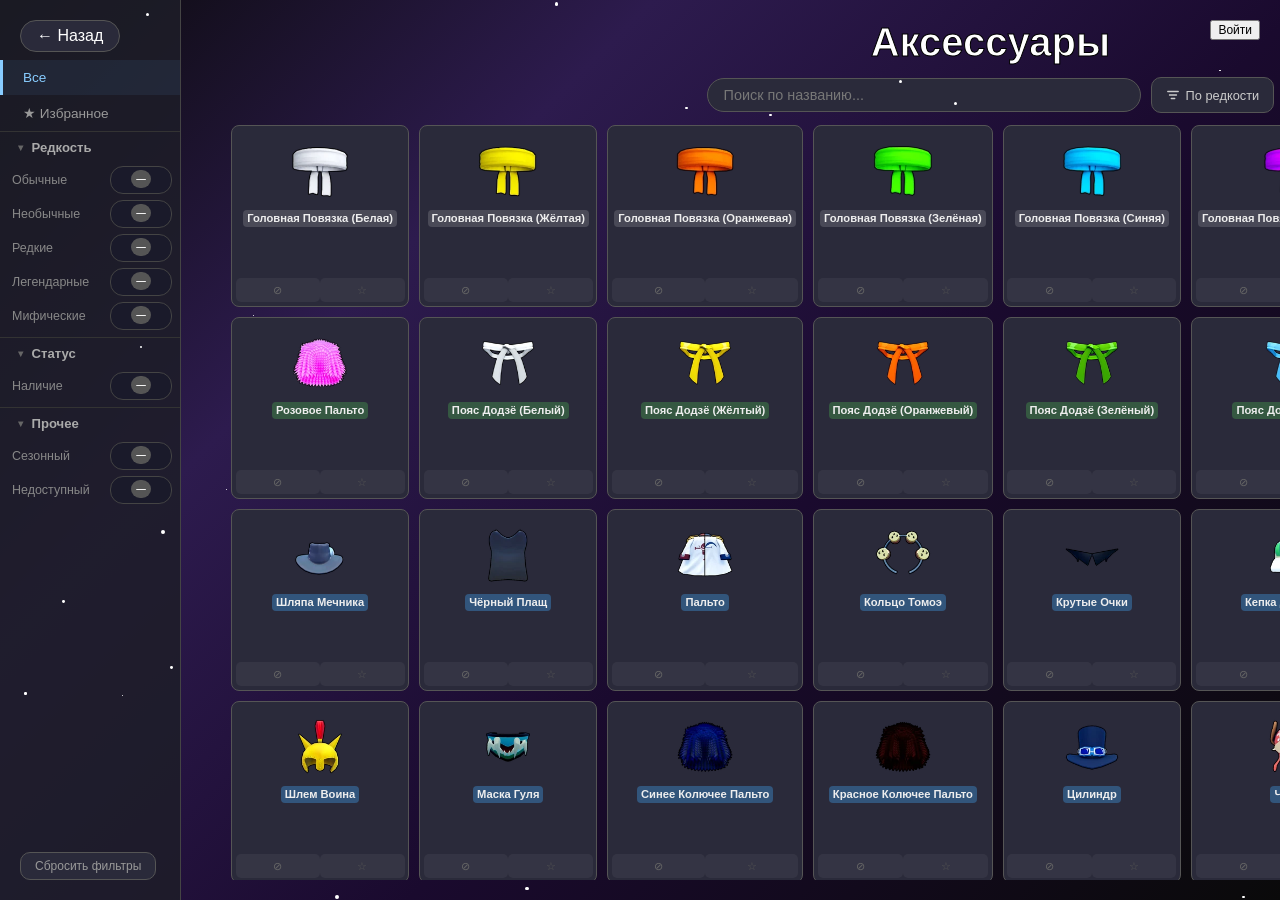
==== commit 65d1162b: "main" ====
--- a/accessories.html
+++ b/accessories.html
@@ -7,6 +7,7 @@
     <script src="lib/firebase-app-compat.js"></script>
     <script src="lib/firebase-auth-compat.js"></script>
     <script src="lib/firebase-firestore-compat.js"></script>
+    <link rel="stylesheet" href="css/filter.css">
     <style>
         html, body {
             margin: 0;
@@ -71,34 +72,6 @@
         }
         .back:hover {
             background: #33334a;
-        }
-        .sidebar {
-            width: 180px;
-            background: rgba(30,30,40,0.85);
-            border-right: 1px solid #444;
-            display: flex;
-            flex-direction: column;
-            padding: 60px 0 20px 0;
-            flex-shrink: 0;
-        }
-        .sidebar button {
-            background: none;
-            border: none;
-            color: #999;
-            font-size: 0.85rem;
-            padding: 10px 20px;
-            text-align: left;
-            cursor: pointer;
-            border-left: 3px solid transparent;
-        }
-        .sidebar button:hover {
-            color: #fff;
-            background: rgba(255,255,255,0.05);
-        }
-        .sidebar button.active {
-            color: #8cf;
-            border-left-color: #8cf;
-            background: rgba(100,180,255,0.08);
         }
         .main {
             flex: 1;
@@ -203,110 +176,6 @@
             height: 14px;
             flex-shrink: 0;
         }
-        .filter-wrap {
-            position: relative;
-        }
-        .filter-btn {
-            height: 36px;
-            padding: 0 14px;
-            border: 1px solid #555;
-            border-radius: 10px;
-            background: #2a2a3a;
-            color: #ccc;
-            cursor: pointer;
-            font-size: 0.8rem;
-            display: flex;
-            align-items: center;
-            gap: 6px;
-            flex-shrink: 0;
-        }
-        .filter-btn:hover {
-            background: #33334a;
-            color: #fff;
-        }
-        .filter-btn.active {
-            border-color: #8cf;
-            color: #8cf;
-        }
-        .filter-btn svg {
-            width: 14px;
-            height: 14px;
-            flex-shrink: 0;
-        }
-        .filter-dropdown {
-            display: none;
-            position: absolute;
-            top: 42px;
-            right: 0;
-            background: #2a2a3a;
-            border: 1px solid #555;
-            border-radius: 10px;
-            z-index: 25;
-        }
-        .filter-dropdown.open {
-            display: block;
-        }
-        .filter-row {
-            padding: 8px 14px;
-            display: flex;
-            align-items: center;
-            gap: 10px;
-        }
-        .filter-row:hover {
-            background: rgba(255,255,255,0.05);
-        }
-        .filter-label {
-            color: #ccc;
-            font-size: 0.82rem;
-            flex: 1;
-            user-select: none;
-            white-space: nowrap;
-        }
-        .filter-group { border-top: 1px solid #333; }
-        .filter-group-header {
-            padding: 8px 16px; font-size: 0.82rem; font-weight: 600; color: #aaa;
-            cursor: pointer; display: flex; align-items: center; gap: 6px; user-select: none;
-        }
-        .filter-group-header:hover { color: #fff; }
-        .filter-group-header .arrow {
-            font-size: 0.6rem; transition: transform 0.2s; color: #666;
-        }
-        .filter-group.collapsed .filter-group-header .arrow { transform: rotate(-90deg); }
-        .filter-group.collapsed .filter-group-items { display: none; }
-        .filter-group-items { padding-bottom: 4px; }
-        .filter-item {
-            padding: 3px 8px 3px 12px; font-size: 0.78rem; color: #888;
-            display: flex; align-items: center; justify-content: space-between; gap: 4px; user-select: none;
-        }
-        .filter-item-label { flex: 1; min-width: 0; line-height: 1.2; transition: color 0.15s; }
-        .ft {
-            position: relative; width: 60px; height: 26px;
-            background: #1a1a2a; border: 1px solid #444; border-radius: 13px;
-            cursor: pointer; flex-shrink: 0;
-            outline: none !important; user-select: none; -webkit-user-select: none;
-            -webkit-tap-highlight-color: transparent; touch-action: pan-y;
-        }
-        .ft:focus, .ft:focus-visible { outline: none !important; box-shadow: none !important; }
-        .ft:active { transform: none !important; }
-        .ft::-moz-focus-inner { border: 0; }
-        .ft-knob {
-            position: absolute; top: 3px; left: 3px;
-            width: 20px; height: 18px; border-radius: 9px;
-            background: #555; border: none;
-            transition: left 0.15s ease, background 0.15s ease;
-            pointer-events: none; z-index: 2;
-            display: flex; align-items: center; justify-content: center;
-        }
-        .ft.dragging .ft-knob { transition: none; }
-        .ft-knob-icon {
-            font-size: 0.6rem; font-weight: 700; color: #fff; line-height: 1;
-            pointer-events: none;
-        }
-        .ft.state-0 .ft-knob { left: 3px; background: #2e7d32; }
-        .ft.state-1 .ft-knob { left: 20px; background: #555; }
-        .ft.state-2 .ft-knob { left: 37px; background: #c62828; }
-        .filter-item:has(.ft.state-0) .filter-item-label { color: #4caf50; }
-        .filter-item:has(.ft.state-2) .filter-item-label { color: #f44336; }
         .list {
             display: grid;
             grid-template-columns: repeat(8, 1fr);
@@ -546,7 +415,7 @@
         <button class="active" data-filter="all">Все</button>
         <button data-filter="favourite">★ Избранное</button>
         <div class="filter-group" data-group="rarity">
-            <div class="filter-group-header" onclick="toggleGroup(this)"><span class="arrow">▼</span> Редкость</div>
+            <div class="filter-group-header" onclick="CBF.toggleGroup(this)"><span class="arrow">▼</span> Редкость</div>
             <div class="filter-group-items">
                 <div class="filter-item"><span class="filter-item-label">Обычные</span><div class="ft state-1" data-filter="common" data-state="1" title="Не важно"><span class="ft-knob"><span class="ft-knob-icon">—</span></span></div></div>
                 <div class="filter-item"><span class="filter-item-label">Необычные</span><div class="ft state-1" data-filter="uncommon" data-state="1" title="Не важно"><span class="ft-knob"><span class="ft-knob-icon">—</span></span></div></div>
@@ -556,20 +425,20 @@
             </div>
         </div>
         <div class="filter-group" data-group="status">
-            <div class="filter-group-header" onclick="toggleGroup(this)"><span class="arrow">▼</span> Статус</div>
+            <div class="filter-group-header" onclick="CBF.toggleGroup(this)"><span class="arrow">▼</span> Статус</div>
             <div class="filter-group-items">
                 <div class="filter-item"><span class="filter-item-label">Наличие</span><div class="ft state-1" data-filter="obtained" data-state="1" title="Не важно"><span class="ft-knob"><span class="ft-knob-icon">—</span></span></div></div>
             </div>
         </div>
         <div class="filter-group" data-group="other">
-            <div class="filter-group-header" onclick="toggleGroup(this)"><span class="arrow">▼</span> Прочее</div>
+            <div class="filter-group-header" onclick="CBF.toggleGroup(this)"><span class="arrow">▼</span> Прочее</div>
             <div class="filter-group-items">
                 <div class="filter-item"><span class="filter-item-label">Сезонный</span><div class="ft state-1" data-filter="seasonal" data-state="1" title="Не важно"><span class="ft-knob"><span class="ft-knob-icon">—</span></span></div></div>
                 <div class="filter-item"><span class="filter-item-label">Недоступный</span><div class="ft state-1" data-filter="unavailable" data-state="1" title="Не важно"><span class="ft-knob"><span class="ft-knob-icon">—</span></span></div></div>
             </div>
         </div>
     </div>
-    <button onclick="resetAllFilters()" style="position:fixed;bottom:20px;left:20px;z-index:20;background:#2a2a3a;border:1px solid #555;color:#999;font-size:0.75rem;padding:6px 14px;cursor:pointer;border-radius:10px;">Сбросить фильтры</button>
+    <button onclick="CBF.resetAllFilters()" style="position:fixed;bottom:20px;left:20px;z-index:20;background:#2a2a3a;border:1px solid #555;color:#999;font-size:0.75rem;padding:6px 14px;cursor:pointer;border-radius:10px;">Сбросить фильтры</button>
     <div class="main">
         <h1>Аксессуары</h1>
         <div class="toolbar">
@@ -1196,7 +1065,6 @@
         }
 
         loadData();
-        loadFilters();
 
         function filterBySearch() {
             var q = document.getElementById('searchInput').value.toLowerCase();
@@ -1205,14 +1073,6 @@
                 item.style.display = name.indexOf(q) !== -1 ? '' : 'none';
             });
         }
-
-        document.querySelectorAll('.sidebar button').forEach(function(btn) {
-            btn.addEventListener('click', function() {
-                document.querySelectorAll('.sidebar button').forEach(function(b) { b.classList.remove('active'); });
-                btn.classList.add('active');
-                applyAllVisibility();
-            });
-        });
 
         var currentSort = 'default';
         var rarityOrder = { common: 0, uncommon: 1, rare: 2, legendary: 3, mythical: 4 };
@@ -1258,159 +1118,13 @@
             applyAllVisibility();
         }
 
-        function getSidebarFilter() {
-            var active = document.querySelector('.sidebar button.active');
-            return active ? active.dataset.filter : 'all';
-        }
-        function toggleGroup(header) {
-            header.parentElement.classList.toggle('collapsed');
-        }
-        var FILTER_ICONS = ['+', '—', '−'];
-        var FILTER_CLASSES = ['state-0', 'state-1', 'state-2'];
-        var FILTER_TITLES = ['Только эти', 'Не важно', 'Кроме этих'];
-        var KNOB_LEFTS = [3, 20, 37];
-        var KNOB_COLORS = ['#2e7d32', '#555', '#c62828'];
-
-        function setFilterState(btn, s) {
-            s = Math.max(0, Math.min(2, s));
-            btn.dataset.state = s;
-            btn.className = 'ft ' + FILTER_CLASSES[s];
-            var knob = btn.querySelector('.ft-knob');
-            knob.style.left = '';
-            knob.style.background = '';
-            btn.querySelector('.ft-knob-icon').textContent = FILTER_ICONS[s];
-            btn.title = FILTER_TITLES[s];
-            applyAllVisibility();
-            saveFilters();
-        }
-
-        (function() {
-            var dragging = null, startX = 0, startState = 0, moved = false;
-            function preventSelect(e) { e.preventDefault(); }
-            function preventAll(e) { e.preventDefault(); e.stopPropagation(); }
-            function getX(e) { return e.touches ? e.touches[0].clientX : e.clientX; }
-
-            function onStart(e) {
-                var btn = (e.target || e.srcElement).closest('.ft');
-                if (!btn) return;
-                if (e.button && e.button !== 0) return;
-                e.preventDefault();
-                e.stopPropagation();
-                dragging = btn;
-                startX = getX(e);
-                startState = parseInt(btn.dataset.state);
-                moved = false;
-                btn.classList.add('dragging');
-                document.addEventListener('selectstart', preventSelect);
-                document.addEventListener('mousemove', onMove);
-                document.addEventListener('mouseup', onEnd);
-                document.addEventListener('touchmove', onMove, { passive: false });
-                document.addEventListener('touchend', onEnd);
-            }
-
-            function onMove(e) {
-                if (!dragging) return;
-                e.preventDefault();
-                var dx = getX(e) - startX;
-                if (Math.abs(dx) > 3) moved = true;
-                var step = 17;
-                var s = Math.round(dx / step);
-                var newState = Math.max(0, Math.min(2, startState + s));
-                dragging.dataset.state = newState;
-                dragging.querySelector('.ft-knob').style.left = KNOB_LEFTS[newState] + 'px';
-                dragging.querySelector('.ft-knob').style.background = KNOB_COLORS[newState];
-                dragging.querySelector('.ft-knob-icon').textContent = FILTER_ICONS[newState];
-                dragging.title = FILTER_TITLES[newState];
-            }
-
-            function onEnd(e) {
-                if (!dragging) return;
-                var btn = dragging;
-                var clientX = e.changedTouches ? e.changedTouches[0].clientX : e.clientX;
-                var dx = clientX - startX;
-                dragging.classList.remove('dragging');
-                dragging.querySelector('.ft-knob').style.left = '';
-                document.removeEventListener('selectstart', preventSelect);
-                if (moved) {
-                    var step = 17;
-                    var s = Math.round(dx / step);
-                    var newState = Math.max(0, Math.min(2, startState + s));
-                    setFilterState(btn, newState);
-                } else {
-                    var rect = btn.getBoundingClientRect();
-                    var x = clientX - rect.left;
-                    var w = rect.width;
-                    var newState = x < w / 3 ? 0 : x < w * 2 / 3 ? 1 : 2;
-                    setFilterState(btn, newState);
-                }
-                dragging = null;
-                document.removeEventListener('mousemove', onMove);
-                document.removeEventListener('mouseup', onEnd);
-                document.removeEventListener('touchmove', onMove);
-                document.removeEventListener('touchend', onEnd);
-            }
-
-            document.addEventListener('mousedown', function(e) {
-                var btn = e.target.closest('.ft');
-                if (btn) onStart(e);
-            });
-            document.addEventListener('touchstart', function(e) {
-                var btn = e.target.closest('.ft');
-                if (btn) onStart(e);
-            }, { passive: false });
-        })();
-
-        function getFilterState(filterName) {
-            var btn = document.querySelector('.ft[data-filter="' + filterName + '"]');
-            if (!btn) return 0;
-            var s = parseInt(btn.dataset.state);
-            if (s === 0) return 1;
-            if (s === 2) return -1;
-            return 0;
-        }
-        function saveFilters() {
-            var state = {};
-            document.querySelectorAll('.ft').forEach(function(btn) {
-                var s = parseInt(btn.dataset.state);
-                if (s === 0) state[btn.dataset.filter] = 1;
-                else if (s === 2) state[btn.dataset.filter] = -1;
-            });
-            localStorage.setItem('checkbf_accessories_filters', JSON.stringify(state));
-        }
-        function loadFilters() {
-            var saved = localStorage.getItem('checkbf_accessories_filters');
-            if (!saved) return;
-            try {
-                var state = JSON.parse(saved);
-                Object.keys(state).forEach(function(f) {
-                    if (state[f] === 0) return;
-                    var btn = document.querySelector('.ft[data-filter="' + f + '"]');
-                    if (!btn) return;
-                    var s = state[f] === 1 ? 0 : 2;
-                    setFilterState(btn, s);
-                });
-            } catch(e) {}
-        }
-        function resetAllFilters() {
-            localStorage.removeItem('checkbf_accessories_filters');
-            document.querySelectorAll('.ft').forEach(function(btn) {
-                btn.dataset.state = 1;
-                btn.className = 'ft state-1';
-                var knob = btn.querySelector('.ft-knob');
-                knob.style.left = KNOB_LEFTS[1] + 'px';
-                knob.style.background = KNOB_COLORS[1];
-                btn.querySelector('.ft-knob-icon').textContent = '—';
-                btn.title = 'Не важно';
-            });
-            applyAllVisibility();
-        }
         function applyAllVisibility() {
-            var sidebarFilter = getSidebarFilter();
+            var sidebarFilter = CBF.getSidebarFilter();
             var rarityFilters = ['common','uncommon','rare','legendary','mythical'];
-            var activeRarities = rarityFilters.filter(function(f) { return getFilterState(f) === 1; });
-            var excludedRarities = rarityFilters.filter(function(f) { return getFilterState(f) === -1; });
-            var obtainedState = getFilterState('obtained');
-            var seasonalState = getFilterState('seasonal');
+            var activeRarities = rarityFilters.filter(function(f) { return CBF.getFilterState(f) === 1; });
+            var excludedRarities = rarityFilters.filter(function(f) { return CBF.getFilterState(f) === -1; });
+            var obtainedState = CBF.getFilterState('obtained');
+            var seasonalState = CBF.getFilterState('seasonal');
             document.querySelectorAll('.list .item').forEach(function(item) {
                 var showSidebar = false;
                 if (sidebarFilter === 'all') showSidebar = true;
@@ -1427,7 +1141,7 @@
                 if (seasonalState === 1 && !isSeasonal) showFilter = false;
                 if (seasonalState === -1 && isSeasonal) showFilter = false;
                 var isUnavailable = item.style.opacity === '0.4';
-                var unavailableState = getFilterState('unavailable');
+                var unavailableState = CBF.getFilterState('unavailable');
                 if (unavailableState === 1 && !isUnavailable) showFilter = false;
                 if (unavailableState === -1 && isUnavailable) showFilter = false;
                 item.style.display = (showSidebar && showFilter) ? '' : 'none';
@@ -1444,8 +1158,6 @@
                 var btn = document.querySelector('#sortDropdown button[data-sort="' + saved + '"]');
                 if (btn) setSort(saved, btn);
             }
-            loadFilters();
-            applyAllVisibility();
         })();
 
         document.querySelectorAll('.item .seasonal').forEach(function(el) {
@@ -1621,5 +1333,7 @@
         function openAuthModal() { document.getElementById('authOverlay').classList.add('active'); }
         function closeAuthModal() { document.getElementById('authOverlay').classList.remove('active'); document.getElementById('authError').textContent = ''; }
     </script>
+    <script src="js/filter.js"></script>
+    <script>CBF.init('checkbf_accessories_filters');</script>
 </body>
 </html>
--- a/css/filter.css
+++ b/css/filter.css
@@ -0,0 +1,88 @@
+/* === Sidebar === */
+.sidebar {
+    width: 180px;
+    background: rgba(30,30,40,0.85);
+    border-right: 1px solid #444;
+    display: flex;
+    flex-direction: column;
+    padding: 60px 0 20px 0;
+    flex-shrink: 0;
+}
+.sidebar button {
+    background: none;
+    border: none;
+    color: #999;
+    font-size: 0.85rem;
+    padding: 10px 20px;
+    text-align: left;
+    cursor: pointer;
+    border-left: 3px solid transparent;
+}
+.sidebar button:hover {
+    color: #fff;
+    background: rgba(255,255,255,0.05);
+}
+.sidebar button.active {
+    color: #8cf;
+    border-left-color: #8cf;
+    background: rgba(100,180,255,0.08);
+}
+
+/* === Filter Groups === */
+.filter-group { border-top: 1px solid #333; }
+.filter-group-header {
+    padding: 8px 16px; font-size: 0.82rem; font-weight: 600; color: #aaa;
+    cursor: pointer; display: flex; align-items: center; gap: 6px; user-select: none;
+}
+.filter-group-header:hover { color: #fff; }
+.filter-group-header .arrow {
+    font-size: 0.6rem; transition: transform 0.2s; color: #666;
+}
+.filter-group.collapsed .filter-group-header .arrow { transform: rotate(-90deg); }
+.filter-group.collapsed .filter-group-items { display: none; }
+.filter-group-items { padding-bottom: 4px; }
+
+/* === Filter Items === */
+.filter-item {
+    padding: 3px 8px 3px 12px; font-size: 0.78rem; color: #888;
+    display: flex; align-items: center; justify-content: space-between; gap: 4px; user-select: none;
+}
+.filter-item-label { flex: 1; min-width: 0; line-height: 1.2; transition: color 0.15s; }
+
+/* === Toggle Switch === */
+.ft {
+    position: relative; width: 60px; height: 26px;
+    background: #1a1a2a; border: 1px solid #444; border-radius: 13px;
+    cursor: pointer; flex-shrink: 0;
+    outline: none !important; user-select: none; -webkit-user-select: none;
+    -webkit-tap-highlight-color: transparent; touch-action: pan-y;
+}
+.ft:focus, .ft:focus-visible { outline: none !important; box-shadow: none !important; }
+.ft:active { transform: none !important; }
+.ft::-moz-focus-inner { border: 0; }
+.ft-knob {
+    position: absolute; top: 3px; left: 3px;
+    width: 20px; height: 18px; border-radius: 9px;
+    background: #555; border: none;
+    transition: left 0.15s ease, background 0.15s ease;
+    pointer-events: none; z-index: 2;
+    display: flex; align-items: center; justify-content: center;
+}
+.ft.dragging .ft-knob { transition: none; }
+.ft-knob-icon {
+    font-size: 0.6rem; font-weight: 700; color: #fff; line-height: 1;
+    pointer-events: none;
+}
+.ft.state-0 .ft-knob { left: 3px; background: #2e7d32; }
+.ft.state-1 .ft-knob { left: 20px; background: #555; }
+.ft.state-2 .ft-knob { left: 37px; background: #c62828; }
+.filter-item:has(.ft.state-0) .filter-item-label { color: #4caf50; }
+.filter-item:has(.ft.state-2) .filter-item-label { color: #f44336; }
+
+/* === Reset Button === */
+.filter-reset-btn {
+    position: fixed; bottom: 20px; left: 20px; z-index: 20;
+    background: #2a2a3a; border: 1px solid #555; color: #999;
+    font-size: 0.75rem; padding: 6px 14px; cursor: pointer; border-radius: 10px;
+}
+.filter-reset-btn:hover { color: #fff; border-color: #888; }
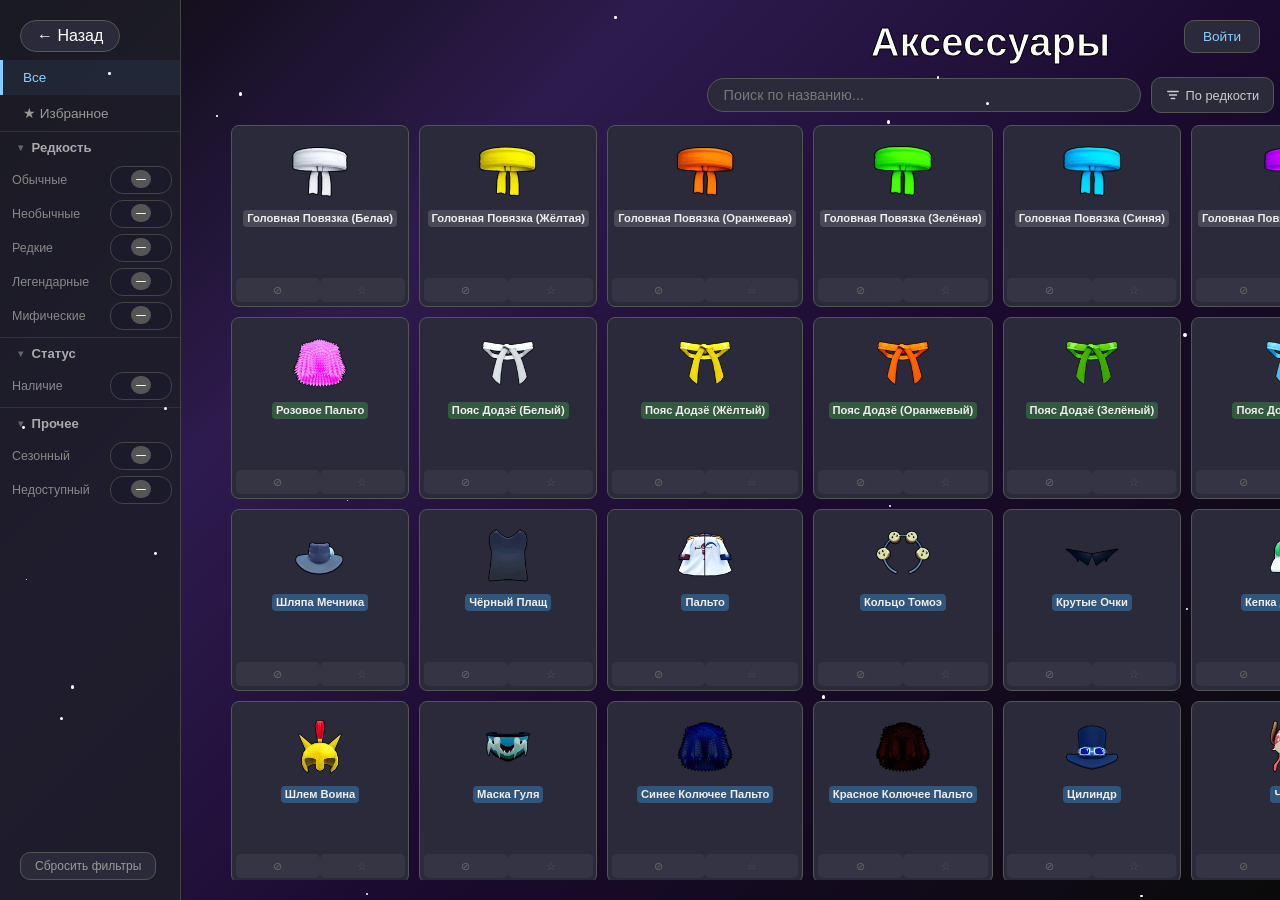
==== commit 706493b8: "main" ====
--- a/accessories.html
+++ b/accessories.html
@@ -7,7 +7,21 @@
     <script src="lib/firebase-app-compat.js"></script>
     <script src="lib/firebase-auth-compat.js"></script>
     <script src="lib/firebase-firestore-compat.js"></script>
+    <script src="js/toolbar.js"></script>
+    <script src="js/filter.js"></script>
+    <script>
+        firebase.initializeApp({
+            apiKey: "AIzaSyC10fTA0O6vpghuEanI52Yiyrtlkpmd8Nc",
+            authDomain: "checkbf-d1a2d.firebaseapp.com",
+            projectId: "checkbf-d1a2d",
+            storageBucket: "checkbf-d1a2d.firebasestorage.app",
+            messagingSenderId: "79682535947",
+            appId: "1:79682535947:web:714e3f81408d7a0d0dbd0e"
+        });
+    </script>
+    <script src="js/auth.js"></script>
     <link rel="stylesheet" href="css/filter.css">
+    <link rel="stylesheet" href="css/toolbar.css">
     <style>
         html, body {
             margin: 0;
@@ -86,96 +100,7 @@
             -webkit-text-stroke: 1px #000;
             text-align: center;
         }
-        .search {
-            flex: 1;
-            max-width: 400px;
-            padding: 8px 16px;
-            border: 1px solid #555;
-            border-radius: 20px;
-            background: #2a2a3a;
-            color: #fff;
-            font-size: 0.9rem;
-            outline: none;
-        }
-        .search::placeholder {
-            color: #777;
-        }
-        .search:focus {
-            border-color: #8cf;
-        }
-        .toolbar {
-            display: flex;
-            align-items: center;
-            justify-content: center;
-            gap: 10px;
-            margin-bottom: 12px;
-        }
-        .sort-wrap {
-            position: relative;
-        }
-        .sort-btn {
-            height: 36px;
-            padding: 0 14px;
-            border: 1px solid #555;
-            border-radius: 10px;
-            background: #2a2a3a;
-            color: #ccc;
-            cursor: pointer;
-            font-size: 0.8rem;
-            display: flex;
-            align-items: center;
-            gap: 6px;
-            flex-shrink: 0;
-        }
-        .sort-btn:hover {
-            background: #33334a;
-            color: #fff;
-        }
-        .sort-btn svg {
-            width: 14px;
-            height: 14px;
-            flex-shrink: 0;
-        }
-        .sort-dropdown {
-            display: none;
-            position: absolute;
-            top: 42px;
-            right: 0;
-            background: #2a2a3a;
-            border: 1px solid #555;
-            border-radius: 10px;
-            overflow: hidden;
-            z-index: 25;
-            min-width: 180px;
-        }
-        .sort-dropdown.open {
-            display: block;
-        }
-        .sort-dropdown button {
-            width: 100%;
-            padding: 10px 16px;
-            border: none;
-            background: none;
-            color: #ccc;
-            font-size: 0.85rem;
-            text-align: left;
-            cursor: pointer;
-            display: flex;
-            align-items: center;
-            gap: 10px;
-        }
-        .sort-dropdown button:hover {
-            background: rgba(255,255,255,0.08);
-            color: #fff;
-        }
-        .sort-dropdown button.active {
-            color: #8cf;
-        }
-        .sort-dropdown .icon {
-            width: 14px;
-            height: 14px;
-            flex-shrink: 0;
-        }
+
         .list {
             display: grid;
             grid-template-columns: repeat(8, 1fr);
@@ -317,56 +242,7 @@
         .item .seasonal:hover .tooltip {
             display: block;
         }
-        .auth-bar {
-            position: fixed;
-            top: 20px;
-            right: 20px;
-            z-index: 30;
-            display: flex;
-            align-items: center;
-            gap: 8px;
-        }
-        .auth-bar .user-info {
-            display: flex;
-            align-items: center;
-            gap: 6px;
-            background: #2a2a3a;
-            border: 1px solid #555;
-            border-radius: 10px;
-            padding: 5px 12px;
-            color: #ccc;
-            font-size: 0.75rem;
-        }
-        .auth-bar .user-info img {
-            width: 24px;
-            height: 24px;
-            border-radius: 50%;
-        }
-        .auth-bar .logout-btn {
-            background: none;
-            border: 1px solid #c62828;
-            color: #c62828;
-            border-radius: 6px;
-            padding: 4px 8px;
-            cursor: pointer;
-            font-size: 0.7rem;
-        }
-        .auth-bar .logout-btn:hover { background: #c62828; color: #fff; }
-        .sync-indicator {
-            display: none;
-            position: fixed;
-            top: 20px;
-            left: 50%;
-            transform: translateX(-50%);
-            background: #1a1a2e;
-            border: 1px solid #43a047;
-            border-radius: 10px;
-            padding: 6px 12px;
-            color: #43a047;
-            font-size: 0.7rem;
-            z-index: 30;
-        }
-        .sync-indicator.active { display: block; }
+
         .auth-overlay {
             display: none;
             position: fixed;
@@ -1032,8 +908,8 @@
             localStorage.setItem('checkbf_accessories', JSON.stringify(data));
             var u = (window.checkbfAuth && window.checkbfAuth.user) || firebase.auth().currentUser;
             if (u) {
-                showSync();
-                window.checkbfAuth.saveToDB('accessories', data).then(hideSync);
+                TB.showSync();
+                window.checkbfAuth.saveToDB('accessories', data).then(TB.hideSync);
             }
         }
 
@@ -1081,9 +957,7 @@
             originalOrder[item.dataset.name] = i;
         });
 
-        function toggleSortDropdown() {
-            document.getElementById('sortDropdown').classList.toggle('open');
-        }
+        var toggleSortDropdown = TB.toggleSortDropdown;
         function setSort(type, btn) {
             currentSort = type;
             document.querySelectorAll('#sortDropdown button').forEach(function(b) { b.classList.remove('active'); });
@@ -1148,9 +1022,7 @@
             });
         }
 
-        document.addEventListener('click', function(e) {
-            if (!e.target.closest('.sort-wrap')) document.getElementById('sortDropdown').classList.remove('open');
-        });
+
 
         (function() {
             var saved = localStorage.getItem('checkbf_accessories_sort');
@@ -1201,17 +1073,7 @@
         }
         createParticles();
 
-        function showSync() {
-            var el = document.getElementById('syncIndicator');
-            el.classList.add('active');
-            clearTimeout(el._hideTimer);
-            el._hideTimer = setTimeout(function() { el.classList.remove('active'); }, 1500);
-        }
-        function hideSync() {
-            var el = document.getElementById('syncIndicator');
-            clearTimeout(el._hideTimer);
-            el._hideTimer = setTimeout(function() { el.classList.remove('active'); }, 500);
-        }
+
 
         function resetToDefaults() {
             localStorage.removeItem('checkbf_accessories');
@@ -1225,20 +1087,7 @@
             });
         }
 
-        function updateAuthBar(user) {
-            var bar = document.getElementById('authBar');
-            if (user) {
-                var photo = user.photoURL || '';
-                bar.innerHTML = '<div class="user-info"><img src="' + photo + '" alt=""><span>' + (user.email || 'Google') + '</span></div>' +
-                    '<button class="logout-btn" id="logoutBtn">Выйти</button>';
-                document.getElementById('logoutBtn').onclick = function() {
-                    if (window.checkbfAuth) window.checkbfAuth.logout();
-                };
-            } else {
-                bar.innerHTML = '<button class="login-btn" onclick="openAuthModal()" style="position:static;font-size:0.75rem;">Войти</button>';
-                resetToDefaults();
-            }
-        }
+
 
         async function syncFromDB() {
             if (!window.checkbfAuth || !window.checkbfAuth.user) return;
@@ -1249,33 +1098,15 @@
             if (dbData && Object.keys(dbData).length > 0) {
                 localStorage.setItem('checkbf_accessories', JSON.stringify(dbData));
                 loadData();
-                showSync();
+                TB.showSync();
             } else if (localData && Object.keys(localData).length > 0) {
                 await window.checkbfAuth.saveToDB('accessories', localData);
-                showSync();
+                TB.showSync();
             }
         }
 
-        document.addEventListener('DOMContentLoaded', function() {
-            if (window.checkbfAuth) {
-                window.checkbfAuth.onAuthChange(function(user) {
-                    updateAuthBar(user);
-                    if (user) syncFromDB();
-                });
-            }
-        });
+        TB.init();
     </script>
-    <script>
-        firebase.initializeApp({
-            apiKey: "AIzaSyC10fTA0O6vpghuEanI52Yiyrtlkpmd8Nc",
-            authDomain: "checkbf-d1a2d.firebaseapp.com",
-            projectId: "checkbf-d1a2d",
-            storageBucket: "checkbf-d1a2d.firebasestorage.app",
-            messagingSenderId: "79682535947",
-            appId: "1:79682535947:web:714e3f81408d7a0d0dbd0e"
-        });
-    </script>
-    <script src="js/auth.js"></script>
     <div class="auth-overlay" id="authOverlay">
         <div class="auth-modal">
             <h2 id="authTitle">Вход</h2>
@@ -1330,10 +1161,9 @@
                 document.getElementById('authError').textContent = 'Ошибка Google: ' + e.message;
             });
         }
-        function openAuthModal() { document.getElementById('authOverlay').classList.add('active'); }
+
         function closeAuthModal() { document.getElementById('authOverlay').classList.remove('active'); document.getElementById('authError').textContent = ''; }
     </script>
-    <script src="js/filter.js"></script>
     <script>CBF.init('checkbf_accessories_filters');</script>
 </body>
 </html>
--- a/css/toolbar.css
+++ b/css/toolbar.css
@@ -0,0 +1,132 @@
+/* === Toolbar === */
+.toolbar {
+    display: flex;
+    align-items: center;
+    justify-content: center;
+    gap: 10px;
+    margin-bottom: 12px;
+}
+
+/* === Search === */
+.search {
+    flex: 1;
+    max-width: 400px;
+    padding: 8px 16px;
+    border: 1px solid #555;
+    border-radius: 20px;
+    background: #2a2a3a;
+    color: #fff;
+    font-size: 0.9rem;
+    outline: none;
+}
+.search::placeholder { color: #777; }
+.search:focus { border-color: #8cf; }
+
+/* === Sort === */
+.sort-wrap { position: relative; }
+.sort-btn {
+    height: 36px;
+    padding: 0 14px;
+    border: 1px solid #555;
+    border-radius: 10px;
+    background: #2a2a3a;
+    color: #ccc;
+    cursor: pointer;
+    font-size: 0.8rem;
+    display: flex;
+    align-items: center;
+    gap: 6px;
+    flex-shrink: 0;
+}
+.sort-btn:hover { background: #33334a; color: #fff; }
+.sort-btn svg { width: 14px; height: 14px; flex-shrink: 0; }
+.sort-dropdown {
+    display: none;
+    position: absolute;
+    top: 42px;
+    right: 0;
+    background: #2a2a3a;
+    border: 1px solid #555;
+    border-radius: 10px;
+    overflow: hidden;
+    z-index: 25;
+    min-width: 180px;
+}
+.sort-dropdown.open { display: block; }
+.sort-dropdown button {
+    width: 100%;
+    padding: 10px 16px;
+    border: none;
+    background: none;
+    color: #ccc;
+    font-size: 0.85rem;
+    text-align: left;
+    cursor: pointer;
+    display: flex;
+    align-items: center;
+    gap: 10px;
+}
+.sort-dropdown button:hover { background: rgba(255,255,255,0.08); color: #fff; }
+.sort-dropdown button.active { color: #8cf; }
+.sort-dropdown .icon { width: 14px; height: 14px; flex-shrink: 0; }
+
+/* === Auth Bar === */
+.auth-bar {
+    position: fixed;
+    top: 20px;
+    right: 20px;
+    z-index: 30;
+    display: flex;
+    align-items: center;
+    gap: 10px;
+}
+.auth-bar .user-info {
+    display: flex;
+    align-items: center;
+    gap: 8px;
+    background: #2a2a3a;
+    border: 1px solid #555;
+    border-radius: 10px;
+    padding: 6px 14px;
+    color: #ccc;
+    font-size: 0.8rem;
+}
+.auth-bar .user-info img { width: 28px; height: 28px; border-radius: 50%; }
+.auth-bar .user-info .email { max-width: 150px; overflow: hidden; text-overflow: ellipsis; white-space: nowrap; }
+.auth-bar .logout-btn {
+    background: none;
+    border: 1px solid #c62828;
+    color: #c62828;
+    border-radius: 6px;
+    padding: 5px 10px;
+    cursor: pointer;
+    font-size: 0.75rem;
+}
+.auth-bar .logout-btn:hover { background: #c62828; color: #fff; }
+.auth-bar .login-btn {
+    background: #2a2a3a;
+    border: 1px solid #555;
+    border-radius: 10px;
+    padding: 8px 18px;
+    color: #8cf;
+    font-size: 0.85rem;
+    cursor: pointer;
+}
+.auth-bar .login-btn:hover { background: #33334a; border-color: #8cf; }
+
+/* === Sync Indicator === */
+.sync-indicator {
+    display: none;
+    position: fixed;
+    top: 20px;
+    left: 50%;
+    transform: translateX(-50%);
+    background: #1a1a2e;
+    border: 1px solid #43a047;
+    border-radius: 10px;
+    padding: 6px 12px;
+    color: #43a047;
+    font-size: 0.7rem;
+    z-index: 30;
+}
+.sync-indicator.active { display: block; }
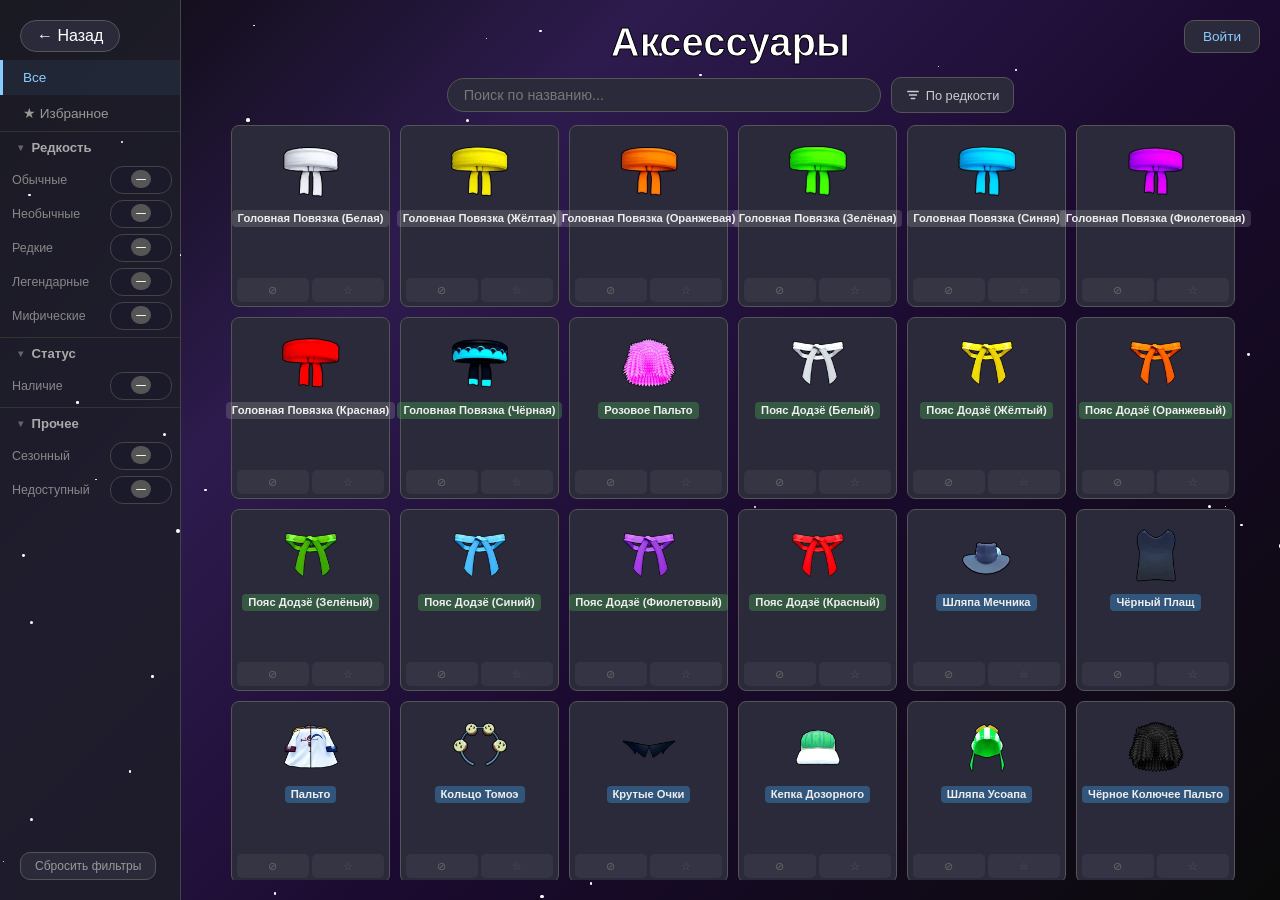
==== commit 8d752ba0: "main" ====
--- a/accessories.html
+++ b/accessories.html
@@ -9,6 +9,7 @@
     <script src="lib/firebase-firestore-compat.js"></script>
     <script src="js/toolbar.js"></script>
     <script src="js/filter.js"></script>
+    <script src="js/cards.js"></script>
     <script>
         firebase.initializeApp({
             apiKey: "AIzaSyC10fTA0O6vpghuEanI52Yiyrtlkpmd8Nc",
@@ -22,6 +23,7 @@
     <script src="js/auth.js"></script>
     <link rel="stylesheet" href="css/filter.css">
     <link rel="stylesheet" href="css/toolbar.css">
+    <link rel="stylesheet" href="css/cards.css">
     <style>
         html, body {
             margin: 0;
@@ -99,148 +101,6 @@
             color: #fff;
             -webkit-text-stroke: 1px #000;
             text-align: center;
-        }
-
-        .list {
-            display: grid;
-            grid-template-columns: repeat(8, 1fr);
-            gap: 10px;
-            width: 100%;
-            padding: 0 10px;
-            overflow-y: auto;
-            flex: 1;
-            align-content: start;
-        }
-        .item {
-            background: #2a2a3a;
-            border: 1px solid #555;
-            border-radius: 8px;
-            padding: 10px 4px 30px;
-            display: flex;
-            flex-direction: column;
-            align-items: center;
-            justify-content: flex-start;
-            min-height: 140px;
-            overflow: visible;
-            transition: border-color 0.2s;
-            position: relative;
-            gap: 0;
-        }
-        .item:hover {
-            background: #33334a;
-            z-index: 1;
-        }
-        .item img {
-            width: 70px;
-            height: 70px;
-            margin: 0 0 4px 0;
-            border-radius: 6px;
-        }
-        .item .info {
-            padding: 0 2px;
-            align-items: center;
-            text-align: center;
-            display: flex;
-            flex-direction: column;
-            flex: 1;
-            min-width: 0;
-        }
-        .item h3 {
-            font-size: 0.7rem;
-            font-weight: 600;
-            line-height: 1.15;
-            overflow: hidden;
-            text-overflow: ellipsis;
-            white-space: nowrap;
-            max-width: 100%;
-            color: #eee;
-            margin: 0;
-            padding: 2px 4px;
-            border-radius: 4px;
-        }
-        .item[data-rarity="common"] h3 { background: rgba(255,255,255,0.15); }
-        .item[data-rarity="uncommon"] h3 { background: rgba(76,175,80,0.35); }
-        .item[data-rarity="rare"] h3 { background: rgba(66,165,245,0.35); }
-        .item[data-rarity="legendary"] h3 { background: rgba(244,143,177,0.35); }
-        .item[data-rarity="mythical"] h3 { background: rgba(186,104,200,0.35); }
-        .item .eat-icon,
-        .item .fav-icon {
-            position: absolute;
-            bottom: 4px;
-            width: 48%;
-            height: 24px;
-            font-size: 0.7rem;
-            border-radius: 5px;
-        }
-        .item .eat-icon { left: 2%; }
-        .item .fav-icon { right: 2%; }
-        .item .eat-icon {
-            cursor: pointer;
-            display: flex;
-            align-items: center;
-            justify-content: center;
-            background: rgba(255,255,255,0.05);
-            color: #888;
-        }
-        .item .eat-icon:hover { background: rgba(255,255,255,0.1); }
-        .item .eat-icon.eaten { background: #2e7d32; color: #4caf50; }
-        .item .eat-icon:not(.eaten) { color: #666; }
-        .item .fav-icon {
-            cursor: pointer;
-            display: flex;
-            align-items: center;
-            justify-content: center;
-            background: rgba(255,255,255,0.05);
-            color: #555;
-        }
-        .item .fav-icon:hover { background: rgba(255,255,255,0.1); }
-        .item .fav-icon.faved { background: #e6a800; color: #ffc107; }
-        .item .seasonal {
-            position: absolute;
-            top: 4px;
-            right: 4px;
-            width: 18px;
-            height: 18px;
-            background: #e91e63;
-            color: #fff;
-            border-radius: 50%;
-            font-size: 0.7rem;
-            font-weight: 700;
-            display: flex;
-            align-items: center;
-            justify-content: center;
-            cursor: default;
-            z-index: 2;
-        }
-        .item .seasonal .tooltip {
-            display: none;
-            position: absolute;
-            top: 100%;
-            left: 50%;
-            transform: translateX(-50%);
-            background: #1a1a2e;
-            border: 1px solid #e91e63;
-            border-radius: 8px;
-            padding: 8px 12px;
-            color: #fff;
-            font-size: 0.72rem;
-            white-space: nowrap;
-            z-index: 1000;
-            pointer-events: none;
-            font-weight: 400;
-            text-align: center;
-            margin-top: 6px;
-        }
-        .item .seasonal .tooltip.align-left {
-            left: 0;
-            transform: none;
-        }
-        .item .seasonal .tooltip.align-right {
-            left: 100%;
-            transform: translateX(-100%);
-        }
-        .item .seasonal:hover .tooltip {
-            display: block;
         }
 
         .auth-overlay {
@@ -352,7 +212,7 @@
             </div>
 
         </div>
-        <div class="list">
+        <div class="list icons-2">
             <div class="item" data-name="Головная Повязка (Белая)" data-rarity="common" data-eaten="false" data-fav="false">
                 <img src="assets/accessories/HeadbandWhiteQ.webp" alt="Headband White">
                 <div class="info"><h3>Головная Повязка (Белая)</h3></div>
@@ -1032,28 +892,7 @@
             }
         })();
 
-        document.querySelectorAll('.item .seasonal').forEach(function(el) {
-            var tip = el.querySelector('.tooltip');
-            if (!tip) return;
-            el.addEventListener('mouseenter', function() {
-                var item = el.closest('.item');
-                var grid = item ? item.parentElement : null;
-                tip.classList.remove('align-left', 'align-right');
-                if (grid) {
-                    var top = item.offsetTop;
-                    var siblings = grid.querySelectorAll('.item');
-                    var minLeft = Infinity, maxLeft = -Infinity;
-                    siblings.forEach(function(s) {
-                        if (Math.abs(s.offsetTop - top) < 5) {
-                            if (s.offsetLeft < minLeft) minLeft = s.offsetLeft;
-                            if (s.offsetLeft > maxLeft) maxLeft = s.offsetLeft;
-                        }
-                    });
-                    if (item.offsetLeft <= minLeft) tip.classList.add('align-left');
-                    else if (item.offsetLeft >= maxLeft) tip.classList.add('align-right');
-                }
-            });
-        });
+        Cards.initTooltips();
 
         function createParticles() {
             var container = document.getElementById('particles');
--- a/css/cards.css
+++ b/css/cards.css
@@ -0,0 +1,499 @@
+/* ============================================================
+   CheckBF Cards — общий стиль сетки и карточек
+   Подключение: <link rel="stylesheet" href="css/cards.css">
+   Основа: страница мечей (swords.html)
+   Варианты карточек:
+     - .item — базовая карточка (сетка .list)
+     - .list.icons-2 / .item.icons-2 — 2 кнопки внизу (eat / fav)
+     - .list.icons-1 / .item.icons-1 — 1 кнопка на всю ширину
+     - .tree-node — узел дерева боевых стилей
+     - .races-grid / .item.icons-1.race-card — расы (сетка по центру)
+     - .item.skin-item — скины (кнопки «Есть»/«Рецепт»)
+     - .cat-card — карточка категории (скины)
+   Без data-rarity — нейтральный фон названия.
+   ============================================================ */
+
+/* === Сетка === */
+.list {
+    display: grid;
+    grid-template-columns: repeat(8, 1fr);
+    gap: 10px;
+    width: 100%;
+    padding: 0 10px;
+    overflow-y: auto;
+    overflow-x: hidden;
+    flex: 1;
+    align-content: start;
+    min-width: 0;
+    scrollbar-gutter: stable;
+}
+
+/* === Базовая карточка === */
+.item,
+.tree-node,
+.cat-card {
+    background: #2a2a3a;
+    border: 1px solid #555;
+    position: relative;
+    cursor: pointer;
+    transition: border-color 0.2s;
+}
+.item {
+    border-radius: 8px;
+    padding: 10px 4px 30px;
+    display: flex;
+    flex-direction: column;
+    align-items: center;
+    justify-content: flex-start;
+    min-height: 140px;
+    overflow: visible;
+    gap: 0;
+    min-width: 0;
+}
+.item:hover,
+.tree-node:hover,
+.cat-card:hover { background: #33334a; }
+.item:hover,
+.tree-node:hover {
+    transform: translateY(-2px);
+    z-index: 1;
+}
+.cat-card:hover {
+    transform: translateY(-2px);
+    border-color: #8cf;
+    z-index: 1;
+}
+/* Состояние «собрано полностью» (золотая рамка) */
+.item.max-mastery,
+.tree-node.max-mastery,
+.cat-card.completed {
+    border-color: #ffc107;
+    box-shadow: 0 0 8px rgba(255,193,7,0.3);
+}
+.item img,
+.tree-node img,
+.double-img img { border-radius: 6px; }
+.item img {
+    width: 70px;
+    height: 70px;
+    margin: 0 0 4px 0;
+}
+.tree-node img {
+    width: 44px;
+    height: 44px;
+    margin-bottom: 4px;
+}
+.item .info {
+    padding: 0 2px;
+    align-items: center;
+    text-align: center;
+    display: flex;
+    flex-direction: column;
+    flex: 1;
+    min-width: 0;
+}
+.item h3,
+.tree-node h3 {
+    font-weight: 600;
+    color: #eee;
+    text-align: center;
+    padding: 2px 6px;
+    border-radius: 4px;
+    background: rgba(255,255,255,0.1);
+}
+.item h3 {
+    font-size: 0.7rem;
+    line-height: 1.15;
+    overflow: hidden;
+    text-overflow: ellipsis;
+    white-space: nowrap;
+    max-width: 100%;
+    margin: 0 0 6px;
+}
+.tree-node h3 {
+    font-size: 0.65rem;
+    line-height: 1.1;
+    margin: 0 0 2px;
+}
+.item[data-rarity="common"] h3 { background: rgba(255,255,255,0.15); }
+.item[data-rarity="uncommon"] h3 { background: rgba(76,175,80,0.35); }
+.item[data-rarity="rare"] h3 { background: rgba(66,165,245,0.35); }
+.item[data-rarity="legendary"] h3 { background: rgba(244,143,177,0.35); }
+.item[data-rarity="mythical"] h3 { background: rgba(239,83,80,0.35); }
+.item p {
+    font-size: 0.6rem;
+    margin-top: 1px;
+    color: #bbb;
+}
+.item .mastery-val,
+.tree-node .mastery-val {
+    font-size: 0.55rem;
+    color: #8cf;
+    font-weight: 600;
+}
+.item .counter {
+    font-size: 0.6rem;
+    color: #888;
+    margin-top: 2px;
+}
+.item .counter .filled {
+    color: #4caf50;
+}
+
+/* === Кнопки действий на карточке ===
+   По умолчанию 3 кнопки (eat / fav / perm) по 30%.
+   icons-2 — 2 кнопки (eat / fav) по 46%.
+   icons-1 — 1 кнопка на всю ширину. */
+.item .eat-icon,
+.item .fav-icon,
+.item .perm-icon,
+.tree-node .eat-icon,
+.recipe-btn,
+.own-btn {
+    display: flex;
+    align-items: center;
+    justify-content: center;
+    border: none;
+    background: rgba(255,255,255,0.05);
+    border-radius: 5px;
+    font-size: 0.7rem;
+    color: #666;
+    cursor: pointer;
+    transition: background 0.2s;
+}
+.item .eat-icon:hover,
+.item .fav-icon:hover,
+.item .perm-icon:hover,
+.tree-node .eat-icon:hover,
+.recipe-btn:hover,
+.own-btn:hover { background: rgba(255,255,255,0.1); }
+/* Состояние «есть» (зелёная кнопка) */
+.item .eat-icon.eaten,
+.item .eat-icon.owned,
+.tree-node .eat-icon.eaten,
+.tree-node .eat-icon.owned {
+    background: #2e7d32;
+    color: #fff;
+}
+
+/* Расположение на карточке .item (абсолютно, внизу) */
+.item .eat-icon,
+.item .fav-icon,
+.item .perm-icon {
+    position: absolute;
+    bottom: 4px;
+    width: 30%;
+    height: 24px;
+}
+.item .eat-icon { left: 3%; }
+.item .fav-icon { left: 35%; color: #555; }
+.item .perm-icon { right: 3%; color: #888; font-weight: bold; }
+.item .fav-icon.faved { background: #e6a800; color: #fff; }
+.item .perm-icon.permed { background: #7b1fa2; color: #fff; }
+
+/* Кнопка в узле дерева (в потоке, на всю ширину) */
+.tree-node .eat-icon {
+    width: 100%;
+    height: 24px;
+    margin-top: 4px;
+    user-select: none;
+}
+
+/* 2 кнопки: eat слева, fav справа, по 46% */
+.list.icons-2 .item .eat-icon,
+.item.icons-2 .eat-icon { left: 3%; width: 46%; }
+.list.icons-2 .item .fav-icon,
+.item.icons-2 .fav-icon { left: auto; right: 3%; width: 46%; }
+
+/* 1 кнопка: на всю ширину (eat или fav) */
+.list.icons-1 .item .eat-icon,
+.list.icons-1 .item .fav-icon,
+.item.icons-1 .eat-icon,
+.item.icons-1 .fav-icon { left: 3%; width: 94%; }
+
+/* === Кнопки «Есть» / «Рецепт» (скины) === */
+.recipe-btn,
+.own-btn {
+    height: 24px;
+    padding: 0;
+}
+.recipe-btn.has-recipe { background: #1565c0; color: #fff; }
+.own-btn.owned { background: #2e7d32; color: #fff; }
+.own-btn.disabled { background: #333; cursor: not-allowed; opacity: 0.5; }
+.btn-row {
+    display: flex;
+    gap: 4px;
+}
+.btn-row .own-btn,
+.btn-row .recipe-btn { flex: 1; }
+
+/* === Сезонный бейдж и тултип === */
+.item .seasonal,
+.tree-node .seasonal {
+    position: absolute;
+    top: 4px;
+    right: 4px;
+    width: 18px;
+    height: 18px;
+    background: #e91e63;
+    color: #fff;
+    border-radius: 50%;
+    font-size: 0.7rem;
+    font-weight: 700;
+    display: flex;
+    align-items: center;
+    justify-content: center;
+    cursor: default;
+    z-index: 2;
+}
+.item .seasonal .tooltip,
+.tree-node .seasonal .tooltip {
+    display: none;
+    position: absolute;
+    top: 100%;
+    left: 50%;
+    transform: translateX(-50%);
+    background: #1a1a2e;
+    border: 1px solid #e91e63;
+    border-radius: 8px;
+    padding: 8px 12px;
+    color: #fff;
+    font-size: 0.72rem;
+    white-space: nowrap;
+    z-index: 1000;
+    pointer-events: none;
+    font-weight: 400;
+    text-align: center;
+    margin-top: 6px;
+}
+.item .seasonal .tooltip.align-left,
+.tree-node .seasonal .tooltip.align-left { left: 0; transform: none; }
+.item .seasonal .tooltip.align-right,
+.tree-node .seasonal .tooltip.align-right { left: 100%; transform: translateX(-100%); }
+.item .seasonal:hover .tooltip,
+.tree-node .seasonal:hover .tooltip { display: block; }
+
+/* === Прогресс-бар мастерства / прокачки === */
+.progress-bar {
+    display: flex;
+    gap: 1px;
+    margin-top: 3px;
+    margin-bottom: 4px;
+    padding: 1px;
+    border: 1px solid #555;
+    border-radius: 3px;
+    background: #1a1a1a;
+    width: fit-content;
+}
+.progress-bar .seg,
+.awakening-bar .seg {
+    background: #c62828;
+    border-radius: 1px;
+}
+.progress-bar .seg.filled,
+.awakening-bar .seg.filled { background: #43a047; }
+.progress-bar .seg {
+    width: 8px;
+    height: 5px;
+}
+
+/* === Вариант: дерево боевых стилей (fightingstyles.html) ===
+   Дерево: 2 колонки по центру; узлы — .tree-node. */
+.trees {
+    display: grid;
+    grid-template-columns: 1fr 1fr;
+    gap: 12px 30px;
+    flex: 1;
+    overflow: hidden;
+    max-width: 700px;
+    margin: 0 auto;
+    padding: 0 10px;
+}
+.tree {
+    display: flex;
+    flex-direction: column;
+    gap: 0;
+    align-items: center;
+}
+.tree-title {
+    font-size: 0.7rem;
+    color: #aaa;
+    padding: 3px 10px;
+    border: 1px solid #555;
+    border-radius: 6px;
+    background: rgba(42,42,58,0.9);
+    text-transform: uppercase;
+    letter-spacing: 1px;
+    width: fit-content;
+    flex-shrink: 0;
+}
+.tree-row {
+    display: flex;
+    align-items: center;
+    justify-content: center;
+    gap: 0;
+}
+.tree-arrow {
+    display: flex;
+    align-items: center;
+    justify-content: center;
+    width: 20px;
+    flex-shrink: 0;
+    color: #555;
+}
+.tree-arrow svg {
+    width: 14px;
+    height: 14px;
+}
+
+/* === Узел дерева (боевые стили) === */
+.tree-node {
+    border-radius: 10px;
+    padding: 6px 4px;
+    display: flex;
+    flex-direction: column;
+    align-items: center;
+    justify-content: center;
+    width: 110px;
+    min-height: 110px;
+    flex-shrink: 0;
+}
+
+/* === Вариант: расы (races.html) ===
+   Карточка — .item.icons-1.race-card (общие стили).
+   Исключения: сетка по центру (4 в ряду), кнопки версий,
+   полоса пробуждения и состояние owned. */
+.races-grid {
+    display: grid;
+    grid-template-columns: repeat(auto-fill, minmax(180px, 1fr));
+    gap: 12px;
+    flex: 1;
+    overflow-y: auto;
+    max-width: 800px;
+    margin: 0 auto;
+    padding: 0 10px 20px;
+    align-content: start;
+}
+/* Состояние «есть» (расы, скины) */
+.item.owned {
+    border-color: #4caf50;
+    box-shadow: 0 0 8px rgba(76,175,80,0.3);
+}
+.item.owned h3 { background: rgba(76,175,80,0.35); }
+.version-btns {
+    display: flex;
+    gap: 3px;
+    margin-bottom: 6px;
+}
+.ver {
+    width: 30px;
+    height: 22px;
+    border: 1px solid #555;
+    background: #1a1a1a;
+    color: #888;
+    border-radius: 4px;
+    font-size: 0.6rem;
+    font-weight: 600;
+    cursor: pointer;
+    display: flex;
+    align-items: center;
+    justify-content: center;
+}
+.ver:hover {
+    background: #2a2a3a;
+}
+.ver.active {
+    background: #4caf50;
+    color: #fff;
+    border-color: #4caf50;
+}
+.awakening-bar {
+    display: flex;
+    align-items: center;
+    gap: 0;
+    margin-bottom: 6px;
+}
+.awakening-bar .seg {
+    width: 12px;
+    height: 8px;
+    cursor: pointer;
+    transition: background 0.15s;
+}
+.awakening-bar .seg:hover {
+    opacity: 0.8;
+}
+.awakening-bar .divider {
+    width: 1px;
+    height: 12px;
+    background: #555;
+    margin: 0 1px;
+}
+
+/* === Вариант: скины (skins.html) ===
+   Карточка скина — .item.skin-item + seasonal (общие стили),
+   категории — .cat-card, кнопки «Есть»/«Рецепт» в ряду. */
+.categories {
+    display: grid;
+    grid-template-columns: repeat(auto-fill, minmax(160px, 1fr));
+    gap: 12px;
+    padding: 0 0 40px 0;
+}
+.cat-card {
+    border-radius: 12px;
+    padding: 20px 12px;
+    display: flex;
+    flex-direction: column;
+    align-items: center;
+    text-align: center;
+    transition: all 0.2s;
+}
+.cat-card .icon {
+    width: 64px;
+    height: 64px;
+    margin-bottom: 8px;
+    border-radius: 8px;
+    object-fit: cover;
+}
+.cat-card h3 {
+    font-size: 1rem;
+    font-weight: 600;
+    margin: 0;
+    color: #fff;
+}
+.cat-card .count {
+    font-size: 0.75rem;
+    color: #888;
+    margin-top: 4px;
+}
+.sub-list {
+    display: grid;
+    grid-template-columns: repeat(auto-fill, minmax(180px, 1fr));
+    gap: 12px;
+}
+.double-img {
+    display: flex;
+    gap: 4px;
+    margin-bottom: 8px;
+}
+.double-img img {
+    width: 48px;
+    height: 48px;
+    object-fit: cover;
+}
+
+/* Кнопки на карточке скина — внизу, как у обычных карточек */
+.item.skin-item {
+    justify-content: center;
+}
+.skin-item .btn-row,
+.skin-item > .own-btn {
+    position: absolute;
+    bottom: 4px;
+    left: 3%;
+    right: 3%;
+}
+
+/* === Адаптивность (без горизонтального ползунка) === */
+@media (max-width: 1500px) { .list { grid-template-columns: repeat(6, 1fr); } }
+@media (max-width: 1150px) { .list { grid-template-columns: repeat(4, 1fr); } }
+@media (max-width: 800px)  { .list { grid-template-columns: repeat(2, 1fr); } }
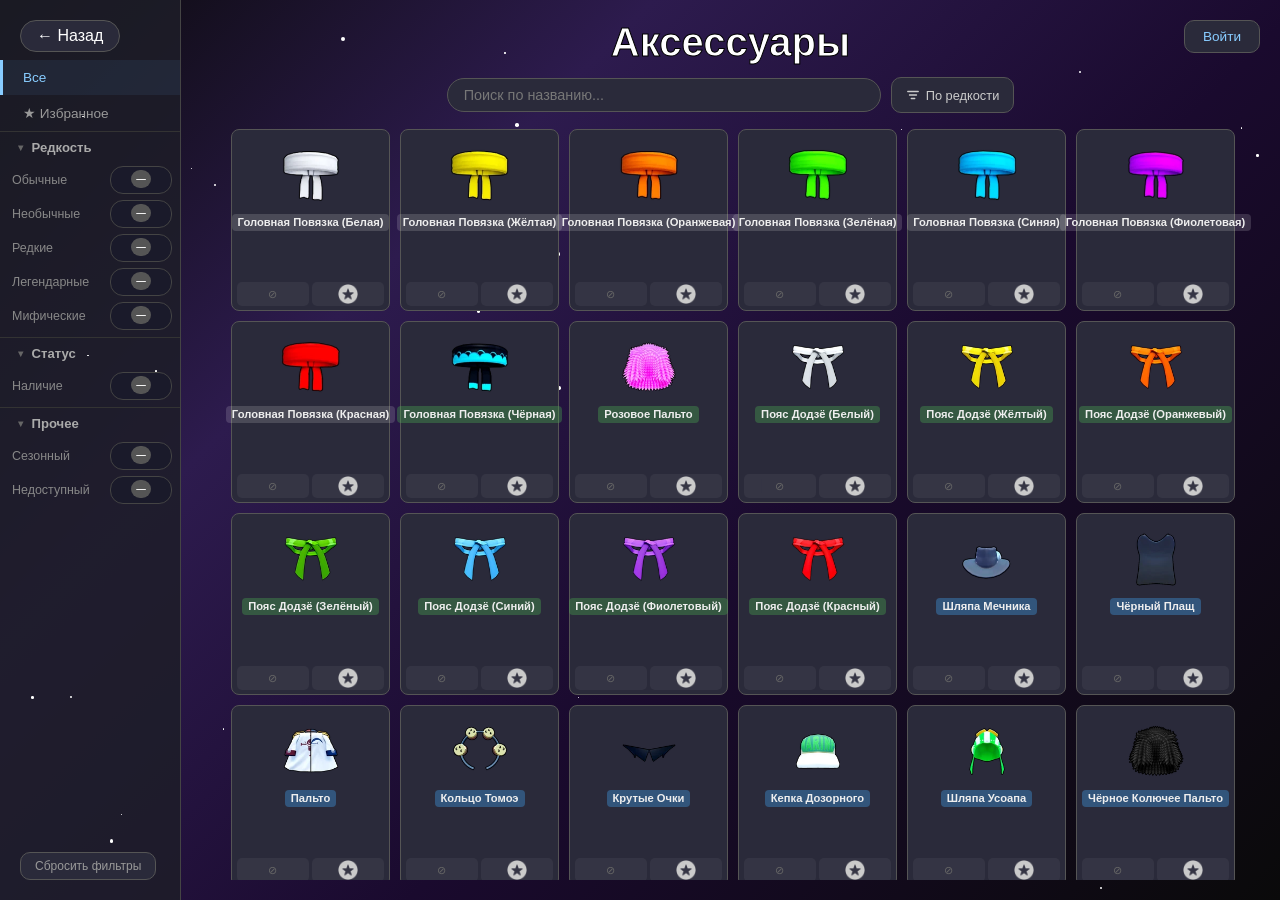
==== commit aa443105: "main" ====
--- a/accessories.html
+++ b/accessories.html
@@ -217,519 +217,519 @@
                 <img src="assets/accessories/HeadbandWhiteQ.webp" alt="Headband White">
                 <div class="info"><h3>Головная Повязка (Белая)</h3></div>
                 <span class="eat-icon" onclick="toggleEaten(event, this)">⊘</span>
-                <span class="fav-icon" onclick="toggleFav(event, this)">☆</span>
+                <span class="fav-icon" onclick="toggleFav(event, this)"><img src="assets/Favorite.png" alt=""></span>
             </div>
             <div class="item" data-name="Головная Повязка (Жёлтая)" data-rarity="common" data-eaten="false" data-fav="false">
                 <img src="assets/accessories/HeadbandYellowQ.webp" alt="Headband Yellow">
                 <div class="info"><h3>Головная Повязка (Жёлтая)</h3></div>
                 <span class="eat-icon" onclick="toggleEaten(event, this)">⊘</span>
-                <span class="fav-icon" onclick="toggleFav(event, this)">☆</span>
+                <span class="fav-icon" onclick="toggleFav(event, this)"><img src="assets/Favorite.png" alt=""></span>
             </div>
             <div class="item" data-name="Головная Повязка (Оранжевая)" data-rarity="common" data-eaten="false" data-fav="false">
                 <img src="assets/accessories/HeadbandOrangeQ.webp" alt="Headband Orange">
                 <div class="info"><h3>Головная Повязка (Оранжевая)</h3></div>
                 <span class="eat-icon" onclick="toggleEaten(event, this)">⊘</span>
-                <span class="fav-icon" onclick="toggleFav(event, this)">☆</span>
+                <span class="fav-icon" onclick="toggleFav(event, this)"><img src="assets/Favorite.png" alt=""></span>
             </div>
             <div class="item" data-name="Головная Повязка (Зелёная)" data-rarity="common" data-eaten="false" data-fav="false">
                 <img src="assets/accessories/HeadbandGreenQ.webp" alt="Headband Green">
                 <div class="info"><h3>Головная Повязка (Зелёная)</h3></div>
                 <span class="eat-icon" onclick="toggleEaten(event, this)">⊘</span>
-                <span class="fav-icon" onclick="toggleFav(event, this)">☆</span>
+                <span class="fav-icon" onclick="toggleFav(event, this)"><img src="assets/Favorite.png" alt=""></span>
             </div>
             <div class="item" data-name="Головная Повязка (Синяя)" data-rarity="common" data-eaten="false" data-fav="false">
                 <img src="assets/accessories/HeadbandBlueQ.webp" alt="Headband Blue">
                 <div class="info"><h3>Головная Повязка (Синяя)</h3></div>
                 <span class="eat-icon" onclick="toggleEaten(event, this)">⊘</span>
-                <span class="fav-icon" onclick="toggleFav(event, this)">☆</span>
+                <span class="fav-icon" onclick="toggleFav(event, this)"><img src="assets/Favorite.png" alt=""></span>
             </div>
             <div class="item" data-name="Головная Повязка (Фиолетовая)" data-rarity="common" data-eaten="false" data-fav="false">
                 <img src="assets/accessories/HeadbandPurpleQ.webp" alt="Headband Purple">
                 <div class="info"><h3>Головная Повязка (Фиолетовая)</h3></div>
                 <span class="eat-icon" onclick="toggleEaten(event, this)">⊘</span>
-                <span class="fav-icon" onclick="toggleFav(event, this)">☆</span>
+                <span class="fav-icon" onclick="toggleFav(event, this)"><img src="assets/Favorite.png" alt=""></span>
             </div>
             <div class="item" data-name="Головная Повязка (Красная)" data-rarity="common" data-eaten="false" data-fav="false">
                 <img src="assets/accessories/HeadbandRedQ.webp" alt="Headband Red">
                 <div class="info"><h3>Головная Повязка (Красная)</h3></div>
                 <span class="eat-icon" onclick="toggleEaten(event, this)">⊘</span>
-                <span class="fav-icon" onclick="toggleFav(event, this)">☆</span>
+                <span class="fav-icon" onclick="toggleFav(event, this)"><img src="assets/Favorite.png" alt=""></span>
             </div>
             <div class="item" data-name="Головная Повязка (Чёрная)" data-rarity="uncommon" data-eaten="false" data-fav="false">
                 <img src="assets/accessories/HeadbandBlackQ.webp" alt="Headband Black">
                 <div class="info"><h3>Головная Повязка (Чёрная)</h3></div>
                 <span class="eat-icon" onclick="toggleEaten(event, this)">⊘</span>
-                <span class="fav-icon" onclick="toggleFav(event, this)">☆</span>
+                <span class="fav-icon" onclick="toggleFav(event, this)"><img src="assets/Favorite.png" alt=""></span>
             </div>
             <div class="item" data-name="Розовое Пальто" data-rarity="uncommon" data-eaten="false" data-fav="false">
                 <img src="assets/accessories/PinkCoatQ.webp" alt="Pink Coat">
                 <div class="info"><h3>Розовое Пальто</h3></div>
                 <span class="eat-icon" onclick="toggleEaten(event, this)">⊘</span>
-                <span class="fav-icon" onclick="toggleFav(event, this)">☆</span>
+                <span class="fav-icon" onclick="toggleFav(event, this)"><img src="assets/Favorite.png" alt=""></span>
             </div>
             <div class="item" data-name="Пояс Додзё (Белый)" data-rarity="uncommon" data-eaten="false" data-fav="false">
                 <img src="assets/accessories/DojoBeltWhiteQ.webp" alt="Dojo Belt White">
                 <div class="info"><h3>Пояс Додзё (Белый)</h3></div>
                 <span class="eat-icon" onclick="toggleEaten(event, this)">⊘</span>
-                <span class="fav-icon" onclick="toggleFav(event, this)">☆</span>
+                <span class="fav-icon" onclick="toggleFav(event, this)"><img src="assets/Favorite.png" alt=""></span>
             </div>
             <div class="item" data-name="Пояс Додзё (Жёлтый)" data-rarity="uncommon" data-eaten="false" data-fav="false">
                 <img src="assets/accessories/DojoBeltYellowQ.webp" alt="Dojo Belt Yellow">
                 <div class="info"><h3>Пояс Додзё (Жёлтый)</h3></div>
                 <span class="eat-icon" onclick="toggleEaten(event, this)">⊘</span>
-                <span class="fav-icon" onclick="toggleFav(event, this)">☆</span>
+                <span class="fav-icon" onclick="toggleFav(event, this)"><img src="assets/Favorite.png" alt=""></span>
             </div>
             <div class="item" data-name="Пояс Додзё (Оранжевый)" data-rarity="uncommon" data-eaten="false" data-fav="false">
                 <img src="assets/accessories/DojoBeltOrangeQ.webp" alt="Dojo Belt Orange">
                 <div class="info"><h3>Пояс Додзё (Оранжевый)</h3></div>
                 <span class="eat-icon" onclick="toggleEaten(event, this)">⊘</span>
-                <span class="fav-icon" onclick="toggleFav(event, this)">☆</span>
+                <span class="fav-icon" onclick="toggleFav(event, this)"><img src="assets/Favorite.png" alt=""></span>
             </div>
             <div class="item" data-name="Пояс Додзё (Зелёный)" data-rarity="uncommon" data-eaten="false" data-fav="false">
                 <img src="assets/accessories/DojoBeltGreenQ.webp" alt="Dojo Belt Green">
                 <div class="info"><h3>Пояс Додзё (Зелёный)</h3></div>
                 <span class="eat-icon" onclick="toggleEaten(event, this)">⊘</span>
-                <span class="fav-icon" onclick="toggleFav(event, this)">☆</span>
+                <span class="fav-icon" onclick="toggleFav(event, this)"><img src="assets/Favorite.png" alt=""></span>
             </div>
             <div class="item" data-name="Пояс Додзё (Синий)" data-rarity="uncommon" data-eaten="false" data-fav="false">
                 <img src="assets/accessories/DojoBeltBlueQ.webp" alt="Dojo Belt Blue">
                 <div class="info"><h3>Пояс Додзё (Синий)</h3></div>
                 <span class="eat-icon" onclick="toggleEaten(event, this)">⊘</span>
-                <span class="fav-icon" onclick="toggleFav(event, this)">☆</span>
+                <span class="fav-icon" onclick="toggleFav(event, this)"><img src="assets/Favorite.png" alt=""></span>
             </div>
             <div class="item" data-name="Пояс Додзё (Фиолетовый)" data-rarity="uncommon" data-eaten="false" data-fav="false">
                 <img src="assets/accessories/DojoBeltPurpleQ.webp" alt="Dojo Belt Purple">
                 <div class="info"><h3>Пояс Додзё (Фиолетовый)</h3></div>
                 <span class="eat-icon" onclick="toggleEaten(event, this)">⊘</span>
-                <span class="fav-icon" onclick="toggleFav(event, this)">☆</span>
+                <span class="fav-icon" onclick="toggleFav(event, this)"><img src="assets/Favorite.png" alt=""></span>
             </div>
             <div class="item" data-name="Пояс Додзё (Красный)" data-rarity="uncommon" data-eaten="false" data-fav="false">
                 <img src="assets/accessories/DojoBeltRedQ.webp" alt="Dojo Belt Red">
                 <div class="info"><h3>Пояс Додзё (Красный)</h3></div>
                 <span class="eat-icon" onclick="toggleEaten(event, this)">⊘</span>
-                <span class="fav-icon" onclick="toggleFav(event, this)">☆</span>
+                <span class="fav-icon" onclick="toggleFav(event, this)"><img src="assets/Favorite.png" alt=""></span>
             </div>
             <div class="item" data-name="Шляпа Мечника" data-rarity="rare" data-eaten="false" data-fav="false">
                 <img src="assets/accessories/SwordsmanHatQ.webp" alt="Swordsman Hat">
                 <div class="info"><h3>Шляпа Мечника</h3></div>
                 <span class="eat-icon" onclick="toggleEaten(event, this)">⊘</span>
-                <span class="fav-icon" onclick="toggleFav(event, this)">☆</span>
+                <span class="fav-icon" onclick="toggleFav(event, this)"><img src="assets/Favorite.png" alt=""></span>
             </div>
             <div class="item" data-name="Чёрный Плащ" data-rarity="rare" data-eaten="false" data-fav="false">
                 <img src="assets/accessories/BlackCapeQ.webp" alt="Black Cloak">
                 <div class="info"><h3>Чёрный Плащ</h3></div>
                 <span class="eat-icon" onclick="toggleEaten(event, this)">⊘</span>
-                <span class="fav-icon" onclick="toggleFav(event, this)">☆</span>
+                <span class="fav-icon" onclick="toggleFav(event, this)"><img src="assets/Favorite.png" alt=""></span>
             </div>
             <div class="item" data-name="Пальто" data-rarity="rare" data-eaten="false" data-fav="false">
                 <img src="assets/accessories/CoatQ.webp" alt="Coat">
                 <div class="info"><h3>Пальто</h3></div>
                 <span class="eat-icon" onclick="toggleEaten(event, this)">⊘</span>
-                <span class="fav-icon" onclick="toggleFav(event, this)">☆</span>
+                <span class="fav-icon" onclick="toggleFav(event, this)"><img src="assets/Favorite.png" alt=""></span>
             </div>
             <div class="item" data-name="Кольцо Томоэ" data-rarity="rare" data-eaten="false" data-fav="false">
                 <img src="assets/accessories/TomoeRingQ.webp" alt="Tomoe Ring">
                 <div class="info"><h3>Кольцо Томоэ</h3></div>
                 <span class="eat-icon" onclick="toggleEaten(event, this)">⊘</span>
-                <span class="fav-icon" onclick="toggleFav(event, this)">☆</span>
+                <span class="fav-icon" onclick="toggleFav(event, this)"><img src="assets/Favorite.png" alt=""></span>
             </div>
             <div class="item" data-name="Крутые Очки" data-rarity="rare" data-eaten="false" data-fav="false">
                 <img src="assets/accessories/CoolShadesQ.webp" alt="Cool Glasses">
                 <div class="info"><h3>Крутые Очки</h3></div>
                 <span class="eat-icon" onclick="toggleEaten(event, this)">⊘</span>
-                <span class="fav-icon" onclick="toggleFav(event, this)">☆</span>
+                <span class="fav-icon" onclick="toggleFav(event, this)"><img src="assets/Favorite.png" alt=""></span>
             </div>
             <div class="item" data-name="Кепка Дозорного" data-rarity="rare" data-eaten="false" data-fav="false">
                 <img src="assets/accessories/MarineCapQ.webp" alt="Marine Cap">
                 <div class="info"><h3>Кепка Дозорного</h3></div>
                 <span class="eat-icon" onclick="toggleEaten(event, this)">⊘</span>
-                <span class="fav-icon" onclick="toggleFav(event, this)">☆</span>
+                <span class="fav-icon" onclick="toggleFav(event, this)"><img src="assets/Favorite.png" alt=""></span>
             </div>
             <div class="item" data-name="Шляпа Усоапа" data-rarity="rare" data-eaten="false" data-fav="false">
                 <img src="assets/accessories/UsoapsHatQ.webp" alt="Usopp Hat">
                 <div class="info"><h3>Шляпа Усоапа</h3></div>
                 <span class="eat-icon" onclick="toggleEaten(event, this)">⊘</span>
-                <span class="fav-icon" onclick="toggleFav(event, this)">☆</span>
+                <span class="fav-icon" onclick="toggleFav(event, this)"><img src="assets/Favorite.png" alt=""></span>
             </div>
             <div class="item" data-name="Чёрное Колючее Пальто" data-rarity="rare" data-eaten="false" data-fav="false">
                 <img src="assets/accessories/BlackSpikeyCoatQ.webp" alt="Black Spiky Coat">
                 <div class="info"><h3>Чёрное Колючее Пальто</h3></div>
                 <span class="eat-icon" onclick="toggleEaten(event, this)">⊘</span>
-                <span class="fav-icon" onclick="toggleFav(event, this)">☆</span>
+                <span class="fav-icon" onclick="toggleFav(event, this)"><img src="assets/Favorite.png" alt=""></span>
             </div>
             <div class="item" data-name="Шлем Воина" data-rarity="rare" data-eaten="false" data-fav="false">
                 <img src="assets/accessories/WarriorHelmetQ.webp" alt="Warrior Helmet">
                 <div class="info"><h3>Шлем Воина</h3></div>
                 <span class="eat-icon" onclick="toggleEaten(event, this)">⊘</span>
-                <span class="fav-icon" onclick="toggleFav(event, this)">☆</span>
+                <span class="fav-icon" onclick="toggleFav(event, this)"><img src="assets/Favorite.png" alt=""></span>
             </div>
             <div class="item" data-name="Маска Гуля" data-rarity="rare" data-eaten="false" data-fav="false">
                 <img src="assets/accessories/GhoulMaskQ.webp" alt="Ghoul Mask">
                 <div class="info"><h3>Маска Гуля</h3></div>
                 <span class="eat-icon" onclick="toggleEaten(event, this)">⊘</span>
-                <span class="fav-icon" onclick="toggleFav(event, this)">☆</span>
+                <span class="fav-icon" onclick="toggleFav(event, this)"><img src="assets/Favorite.png" alt=""></span>
             </div>
             <div class="item" data-name="Синее Колючее Пальто" data-rarity="rare" data-eaten="false" data-fav="false">
                 <img src="assets/accessories/BlueSpikeyCoatQ.webp" alt="Blue Spiky Coat">
                 <div class="info"><h3>Синее Колючее Пальто</h3></div>
                 <span class="eat-icon" onclick="toggleEaten(event, this)">⊘</span>
-                <span class="fav-icon" onclick="toggleFav(event, this)">☆</span>
+                <span class="fav-icon" onclick="toggleFav(event, this)"><img src="assets/Favorite.png" alt=""></span>
             </div>
             <div class="item" data-name="Красное Колючее Пальто" data-rarity="rare" data-eaten="false" data-fav="false">
                 <img src="assets/accessories/RedSpikeyCoatQ.webp" alt="Red Spiky Coat">
                 <div class="info"><h3>Красное Колючее Пальто</h3></div>
                 <span class="eat-icon" onclick="toggleEaten(event, this)">⊘</span>
-                <span class="fav-icon" onclick="toggleFav(event, this)">☆</span>
+                <span class="fav-icon" onclick="toggleFav(event, this)"><img src="assets/Favorite.png" alt=""></span>
             </div>
             <div class="item" data-name="Цилиндр" data-rarity="rare" data-eaten="false" data-fav="false">
                 <img src="assets/accessories/TophatQ.webp" alt="Top Hat">
                 <div class="info"><h3>Цилиндр</h3></div>
                 <span class="eat-icon" onclick="toggleEaten(event, this)">⊘</span>
-                <span class="fav-icon" onclick="toggleFav(event, this)">☆</span>
+                <span class="fav-icon" onclick="toggleFav(event, this)"><img src="assets/Favorite.png" alt=""></span>
             </div>
             <div class="item" data-name="Чоппа" data-rarity="rare" data-eaten="false" data-fav="false">
                 <img src="assets/accessories/ChoppaQ.webp" alt="Chopper">
                 <div class="info"><h3>Чоппа</h3></div>
                 <span class="eat-icon" onclick="toggleEaten(event, this)">⊘</span>
-                <span class="fav-icon" onclick="toggleFav(event, this)">☆</span>
+                <span class="fav-icon" onclick="toggleFav(event, this)"><img src="assets/Favorite.png" alt=""></span>
             </div>
             <div class="item" data-name="Шлем Пилота" data-rarity="rare" data-eaten="false" data-fav="false">
                 <img src="assets/accessories/PilotHelmetQ.webp" alt="Pilot Helmet">
                 <div class="info"><h3>Шлем Пилота</h3></div>
                 <span class="eat-icon" onclick="toggleEaten(event, this)">⊘</span>
-                <span class="fav-icon" onclick="toggleFav(event, this)">☆</span>
+                <span class="fav-icon" onclick="toggleFav(event, this)"><img src="assets/Favorite.png" alt=""></span>
             </div>
             <div class="item" data-name="Леи" data-rarity="rare" data-eaten="false" data-fav="false">
                 <img src="assets/accessories/LeiQ.webp" alt="Lei">
                 <div class="info"><h3>Леи</h3></div>
                 <span class="eat-icon" onclick="toggleEaten(event, this)">⊘</span>
-                <span class="fav-icon" onclick="toggleFav(event, this)">☆</span>
+                <span class="fav-icon" onclick="toggleFav(event, this)"><img src="assets/Favorite.png" alt=""></span>
             </div>
             <div class="item" data-name="Золотая Шляпа от Солнца" data-rarity="rare" data-eaten="false" data-fav="false">
                 <img src="assets/accessories/GoldenSunhatQ.webp" alt="Sun Hat Gold">
                 <div class="info"><h3>Золотая Шляпа от Солнца</h3></div>
                 <span class="eat-icon" onclick="toggleEaten(event, this)">⊘</span>
-                <span class="fav-icon" onclick="toggleFav(event, this)">☆</span>
+                <span class="fav-icon" onclick="toggleFav(event, this)"><img src="assets/Favorite.png" alt=""></span>
             </div>
             <div class="item" data-name="Медвежьи Уши" data-rarity="rare" data-eaten="false" data-fav="false">
                 <img src="assets/accessories/BearEarsQ.webp" alt="Bear Ears">
                 <div class="info"><h3>Медвежьи Уши</h3></div>
                 <span class="eat-icon" onclick="toggleEaten(event, this)">⊘</span>
-                <span class="fav-icon" onclick="toggleFav(event, this)">☆</span>
+                <span class="fav-icon" onclick="toggleFav(event, this)"><img src="assets/Favorite.png" alt=""></span>
             </div>
             <div class="item" data-name="Плащ Охотника (Чёрный)" data-rarity="rare" data-eaten="false" data-fav="false">
                 <img src="assets/accessories/HuntersCapeAQ.webp" alt="Hunter Cloak Black">
                 <div class="info"><h3>Плащ Охотника (Чёрный)</h3></div>
                 <span class="eat-icon" onclick="toggleEaten(event, this)">⊘</span>
-                <span class="fav-icon" onclick="toggleFav(event, this)">☆</span>
+                <span class="fav-icon" onclick="toggleFav(event, this)"><img src="assets/Favorite.png" alt=""></span>
             </div>
             <div class="item" data-name="Плащ Охотника (Зелёный)" data-rarity="rare" data-eaten="false" data-fav="false">
                 <img src="assets/accessories/HuntersCapeBQ.webp" alt="Hunter Cloak Green">
                 <div class="info"><h3>Плащ Охотника (Зелёный)</h3></div>
                 <span class="eat-icon" onclick="toggleEaten(event, this)">⊘</span>
-                <span class="fav-icon" onclick="toggleFav(event, this)">☆</span>
+                <span class="fav-icon" onclick="toggleFav(event, this)"><img src="assets/Favorite.png" alt=""></span>
             </div>
             <div class="item" data-name="Плащ Охотника (Красный)" data-rarity="rare" data-eaten="false" data-fav="false">
                 <img src="assets/accessories/HuntersCapeCQ.webp" alt="Hunter Cloak Red">
                 <div class="info"><h3>Плащ Охотника (Красный)</h3></div>
                 <span class="eat-icon" onclick="toggleEaten(event, this)">⊘</span>
-                <span class="fav-icon" onclick="toggleFav(event, this)">☆</span>
+                <span class="fav-icon" onclick="toggleFav(event, this)"><img src="assets/Favorite.png" alt=""></span>
             </div>
             <div class="item" data-name="Бандана (Чёрная)" data-rarity="rare" data-eaten="false" data-fav="false">
                 <img src="assets/accessories/BandannaAQ.webp" alt="Bandana Black">
                 <div class="info"><h3>Бандана (Чёрная)</h3></div>
                 <span class="eat-icon" onclick="toggleEaten(event, this)">⊘</span>
-                <span class="fav-icon" onclick="toggleFav(event, this)">☆</span>
+                <span class="fav-icon" onclick="toggleFav(event, this)"><img src="assets/Favorite.png" alt=""></span>
             </div>
             <div class="item" data-name="Бандана (Зелёная)" data-rarity="rare" data-eaten="false" data-fav="false">
                 <img src="assets/accessories/BandannaBQ.webp" alt="Bandana Green">
                 <div class="info"><h3>Бандана (Зелёная)</h3></div>
                 <span class="eat-icon" onclick="toggleEaten(event, this)">⊘</span>
-                <span class="fav-icon" onclick="toggleFav(event, this)">☆</span>
+                <span class="fav-icon" onclick="toggleFav(event, this)"><img src="assets/Favorite.png" alt=""></span>
             </div>
             <div class="item" data-name="Бандана (Красная)" data-rarity="rare" data-eaten="false" data-fav="false">
                 <img src="assets/accessories/BandannaCQ.webp" alt="Bandana Red">
                 <div class="info"><h3>Бандана (Красная)</h3></div>
                 <span class="eat-icon" onclick="toggleEaten(event, this)">⊘</span>
-                <span class="fav-icon" onclick="toggleFav(event, this)">☆</span>
+                <span class="fav-icon" onclick="toggleFav(event, this)"><img src="assets/Favorite.png" alt=""></span>
             </div>
             <div class="item" data-name="Симпатичный Шлем" data-rarity="rare" data-eaten="false" data-fav="false">
                 <img src="assets/accessories/PrettyHelmetQ.webp" alt="Cute Helmet">
                 <div class="info"><h3>Симпатичный Шлем</h3></div>
                 <span class="eat-icon" onclick="toggleEaten(event, this)">⊘</span>
-                <span class="fav-icon" onclick="toggleFav(event, this)">☆</span>
+                <span class="fav-icon" onclick="toggleFav(event, this)"><img src="assets/Favorite.png" alt=""></span>
             </div>
             <div class="item" data-name="Челюстной Щит" data-rarity="rare" data-eaten="false" data-fav="false">
                 <img src="assets/accessories/JawShieldQ.webp" alt="Jaw Shield">
                 <div class="info"><h3>Челюстной Щит</h3></div>
                 <span class="eat-icon" onclick="toggleEaten(event, this)">⊘</span>
-                <span class="fav-icon" onclick="toggleFav(event, this)">☆</span>
+                <span class="fav-icon" onclick="toggleFav(event, this)"><img src="assets/Favorite.png" alt=""></span>
             </div>
             <div class="item" data-name="Ожерелье из Зубов Акулы" data-rarity="rare" data-eaten="false" data-fav="false">
                 <img src="assets/accessories/SharkToothNecklaceQ.webp" alt="Shark Tooth Necklace">
                 <div class="info"><h3>Ожерелье из Зубов Акулы</h3></div>
                 <span class="eat-icon" onclick="toggleEaten(event, this)">⊘</span>
-                <span class="fav-icon" onclick="toggleFav(event, this)">☆</span>
+                <span class="fav-icon" onclick="toggleFav(event, this)"><img src="assets/Favorite.png" alt=""></span>
             </div>
             <div class="item" data-name="Пояс Додзё (Чёрный)" data-rarity="rare" data-eaten="false" data-fav="false">
                 <img src="assets/accessories/DojoBeltBlackQ.webp" alt="Dojo Belt Black">
                 <div class="info"><h3>Пояс Додзё (Чёрный)</h3></div>
                 <span class="eat-icon" onclick="toggleEaten(event, this)">⊘</span>
-                <span class="fav-icon" onclick="toggleFav(event, this)">☆</span>
+                <span class="fav-icon" onclick="toggleFav(event, this)"><img src="assets/Favorite.png" alt=""></span>
             </div>
             <div class="item" data-name="Череп Т-Рекса" data-rarity="rare" data-eaten="false" data-fav="false">
                 <img src="assets/accessories/TRexSkullQ.webp" alt="TRex Skull">
                 <div class="info"><h3>Череп Т-Рекса</h3></div>
                 <span class="eat-icon" onclick="toggleEaten(event, this)">⊘</span>
-                <span class="fav-icon" onclick="toggleFav(event, this)">☆</span>
+                <span class="fav-icon" onclick="toggleFav(event, this)"><img src="assets/Favorite.png" alt=""></span>
             </div>
             <div class="item" data-name="Шляпа Эльфа" data-rarity="rare" data-eaten="false" data-fav="false">
                 <span class="seasonal">?<span class="tooltip">Это сезонный предмет, который невозможно получить в обычное время</span></span>
                 <img src="assets/accessories/ElfHatQ.webp" alt="Elf Hat">
                 <div class="info"><h3>Шляпа Эльфа</h3></div>
                 <span class="eat-icon" onclick="toggleEaten(event, this)">⊘</span>
-                <span class="fav-icon" onclick="toggleFav(event, this)">☆</span>
+                <span class="fav-icon" onclick="toggleFav(event, this)"><img src="assets/Favorite.png" alt=""></span>
             </div>
             <div class="item" data-name="Шляпа Санты" data-rarity="rare" data-eaten="false" data-fav="false">
                 <span class="seasonal">?<span class="tooltip">Это сезонный предмет, который невозможно получить в обычное время</span></span>
                 <img src="assets/accessories/SantaHatQ.webp" alt="Santa Hat">
                 <div class="info"><h3>Шляпа Санты</h3></div>
                 <span class="eat-icon" onclick="toggleEaten(event, this)">⊘</span>
-                <span class="fav-icon" onclick="toggleFav(event, this)">☆</span>
+                <span class="fav-icon" onclick="toggleFav(event, this)"><img src="assets/Favorite.png" alt=""></span>
             </div>
             <div class="item" data-name="Очки Свана" data-rarity="legendary" data-eaten="false" data-fav="false">
                 <img src="assets/accessories/SwanGlassesQ.webp" alt="Swan Glasses">
                 <div class="info"><h3>Очки Свана</h3></div>
                 <span class="eat-icon" onclick="toggleEaten(event, this)">⊘</span>
-                <span class="fav-icon" onclick="toggleFav(event, this)">☆</span>
+                <span class="fav-icon" onclick="toggleFav(event, this)"><img src="assets/Favorite.png" alt=""></span>
             </div>
             <div class="item" data-name="Кепка-Зебра" data-rarity="legendary" data-eaten="false" data-fav="false">
                 <img src="assets/accessories/ZebraCapQ.webp" alt="Zebra Cap">
                 <div class="info"><h3>Кепка-Зебра</h3></div>
                 <span class="eat-icon" onclick="toggleEaten(event, this)">⊘</span>
-                <span class="fav-icon" onclick="toggleFav(event, this)">☆</span>
+                <span class="fav-icon" onclick="toggleFav(event, this)"><img src="assets/Favorite.png" alt=""></span>
             </div>
             <div class="item" data-name="Мушкетёрская Шляпа" data-rarity="legendary" data-eaten="false" data-fav="false">
                 <img src="assets/accessories/MusketeerHatQ.webp" alt="Musketeer Hat">
                 <div class="info"><h3>Мушкетёрская Шляпа</h3></div>
                 <span class="eat-icon" onclick="toggleEaten(event, this)">⊘</span>
-                <span class="fav-icon" onclick="toggleFav(event, this)">☆</span>
+                <span class="fav-icon" onclick="toggleFav(event, this)"><img src="assets/Favorite.png" alt=""></span>
             </div>
             <div class="item" data-name="Святая Корона" data-rarity="legendary" data-eaten="false" data-fav="false">
                 <img src="assets/accessories/HolyCrownQ.webp" alt="Holy Crown">
                 <div class="info"><h3>Святая Корона</h3></div>
                 <span class="eat-icon" onclick="toggleEaten(event, this)">⊘</span>
-                <span class="fav-icon" onclick="toggleFav(event, this)">☆</span>
+                <span class="fav-icon" onclick="toggleFav(event, this)"><img src="assets/Favorite.png" alt=""></span>
             </div>
             <div class="item" data-name="Бледный Шарф" data-rarity="legendary" data-eaten="false" data-fav="false">
                 <img src="assets/accessories/PaleScarfQ.webp" alt="Pale Scarf">
                 <div class="info"><h3>Бледный Шарф</h3></div>
                 <span class="eat-icon" onclick="toggleEaten(event, this)">⊘</span>
-                <span class="fav-icon" onclick="toggleFav(event, this)">☆</span>
+                <span class="fav-icon" onclick="toggleFav(event, this)"><img src="assets/Favorite.png" alt=""></span>
             </div>
             <div class="item" data-name="Пернатый Лик" data-rarity="legendary" data-eaten="false" data-fav="false">
                 <img src="assets/accessories/FeatheredVisageQ.webp" alt="Feathered Visage">
                 <div class="info"><h3>Пернатый Лик</h3></div>
                 <span class="eat-icon" onclick="toggleEaten(event, this)">⊘</span>
-                <span class="fav-icon" onclick="toggleFav(event, this)">☆</span>
+                <span class="fav-icon" onclick="toggleFav(event, this)"><img src="assets/Favorite.png" alt=""></span>
             </div>
             <div class="item" data-name="Шлем Валькирии" data-rarity="legendary" data-eaten="false" data-fav="false">
                 <img src="assets/accessories/ValkyrieHelmetQ.webp" alt="Valkyrie Helmet">
                 <div class="info"><h3>Шлем Валькирии</h3></div>
                 <span class="eat-icon" onclick="toggleEaten(event, this)">⊘</span>
-                <span class="fav-icon" onclick="toggleFav(event, this)">☆</span>
+                <span class="fav-icon" onclick="toggleFav(event, this)"><img src="assets/Favorite.png" alt=""></span>
             </div>
             <div class="item" data-name="Челюсть Ужаса" data-rarity="legendary" data-eaten="false" data-fav="false">
                 <img src="assets/accessories/TerrorJawQ.webp" alt="Jaw of Terror">
                 <div class="info"><h3>Челюсть Ужаса</h3></div>
                 <span class="eat-icon" onclick="toggleEaten(event, this)">⊘</span>
-                <span class="fav-icon" onclick="toggleFav(event, this)">☆</span>
+                <span class="fav-icon" onclick="toggleFav(event, this)"><img src="assets/Favorite.png" alt=""></span>
             </div>
             <div class="item" data-name="Корона Левиафана" data-rarity="legendary" data-eaten="false" data-fav="false">
                 <img src="assets/accessories/LeviathanCrownQ.webp" alt="Leviathan Crown">
                 <div class="info"><h3>Корона Левиафана</h3></div>
                 <span class="eat-icon" onclick="toggleEaten(event, this)">⊘</span>
-                <span class="fav-icon" onclick="toggleFav(event, this)">☆</span>
+                <span class="fav-icon" onclick="toggleFav(event, this)"><img src="assets/Favorite.png" alt=""></span>
             </div>
             <div class="item" data-name="Риббон Кицунэ" data-rarity="legendary" data-eaten="false" data-fav="false">
                 <img src="assets/accessories/KitsuneRibbonQ.webp" alt="Kitsune Ribbon">
                 <div class="info"><h3>Риббон Кицунэ</h3></div>
                 <span class="eat-icon" onclick="toggleEaten(event, this)">⊘</span>
-                <span class="fav-icon" onclick="toggleFav(event, this)">☆</span>
+                <span class="fav-icon" onclick="toggleFav(event, this)"><img src="assets/Favorite.png" alt=""></span>
             </div>
             <div class="item" data-name="Маска Кицунэ" data-rarity="legendary" data-eaten="false" data-fav="false">
                 <img src="assets/accessories/KitsuneMaskQ.webp" alt="Kitsune Mask">
                 <div class="info"><h3>Маска Кицунэ</h3></div>
                 <span class="eat-icon" onclick="toggleEaten(event, this)">⊘</span>
-                <span class="fav-icon" onclick="toggleFav(event, this)">☆</span>
+                <span class="fav-icon" onclick="toggleFav(event, this)"><img src="assets/Favorite.png" alt=""></span>
             </div>
             <div class="item" data-name="Капюшон Дино" data-rarity="legendary" data-eaten="false" data-fav="false">
                 <img src="assets/accessories/DinoHoodQ.webp" alt="Dino Hood">
                 <div class="info"><h3>Капюшон Дино</h3></div>
                 <span class="eat-icon" onclick="toggleEaten(event, this)">⊘</span>
-                <span class="fav-icon" onclick="toggleFav(event, this)">☆</span>
+                <span class="fav-icon" onclick="toggleFav(event, this)"><img src="assets/Favorite.png" alt=""></span>
             </div>
             <div class="item" data-name="Пальто Купидона" data-rarity="legendary" data-eaten="false" data-fav="false">
                 <span class="seasonal">?<span class="tooltip">Это сезонный предмет, который невозможно получить в обычное время</span></span>
                 <img src="assets/accessories/CupidsCoatQ.webp" alt="Cupid Coat">
                 <div class="info"><h3>Пальто Купидона</h3></div>
                 <span class="eat-icon" onclick="toggleEaten(event, this)">⊘</span>
-                <span class="fav-icon" onclick="toggleFav(event, this)">☆</span>
+                <span class="fav-icon" onclick="toggleFav(event, this)"><img src="assets/Favorite.png" alt=""></span>
             </div>
             <div class="item" data-name="Сердечные Очки" data-rarity="legendary" data-eaten="false" data-fav="false">
                 <span class="seasonal">?<span class="tooltip">Это сезонный предмет, который невозможно получить в обычное время</span></span>
                 <img src="assets/accessories/HeartShadesQ.webp" alt="Heart Glasses">
                 <div class="info"><h3>Сердечные Очки</h3></div>
                 <span class="eat-icon" onclick="toggleEaten(event, this)">⊘</span>
-                <span class="fav-icon" onclick="toggleFav(event, this)">☆</span>
+                <span class="fav-icon" onclick="toggleFav(event, this)"><img src="assets/Favorite.png" alt=""></span>
             </div>
             <div class="item" data-name="Пальто D.S." data-rarity="legendary" data-eaten="false" data-fav="false" style="opacity:0.4;">
                 <img src="assets/accessories/DSCoatQ.webp" alt="D.S. Coat">
                 <div class="info"><h3>Пальто D.S.</h3><p style="color:#c62828;font-size:0.55rem;">Недоступно</p></div>
                 <span class="eat-icon" onclick="toggleEaten(event, this)">⊘</span>
-                <span class="fav-icon" onclick="toggleFav(event, this)">☆</span>
+                <span class="fav-icon" onclick="toggleFav(event, this)"><img src="assets/Favorite.png" alt=""></span>
             </div>
             <div class="item" data-name="Драконья Мантия" data-rarity="legendary" data-eaten="false" data-fav="false" style="opacity:0.4;">
                 <img src="assets/accessories/DragonMantleQ.webp" alt="Dragon Mantle">
                 <div class="info"><h3>Драконья Мантия</h3><p style="color:#c62828;font-size:0.55rem;">Недоступно</p></div>
                 <span class="eat-icon" onclick="toggleEaten(event, this)">⊘</span>
-                <span class="fav-icon" onclick="toggleFav(event, this)">☆</span>
+                <span class="fav-icon" onclick="toggleFav(event, this)"><img src="assets/Favorite.png" alt=""></span>
             </div>
             <div class="item" data-name="Шлем Виверны" data-rarity="legendary" data-eaten="false" data-fav="false" style="opacity:0.4;">
                 <img src="assets/accessories/WyvernHelmetQ.webp" alt="Wyvern Helmet">
                 <div class="info"><h3>Шлем Виверны</h3><p style="color:#c62828;font-size:0.55rem;">Недоступно</p></div>
                 <span class="eat-icon" onclick="toggleEaten(event, this)">⊘</span>
-                <span class="fav-icon" onclick="toggleFav(event, this)">☆</span>
+                <span class="fav-icon" onclick="toggleFav(event, this)"><img src="assets/Favorite.png" alt=""></span>
             </div>
             <div class="item" data-name="Тёмное Пальто" data-rarity="mythical" data-eaten="false" data-fav="false">
                 <img src="assets/accessories/DarkCoatQ.webp" alt="Dark Coat">
                 <div class="info"><h3>Тёмное Пальто</h3></div>
                 <span class="eat-icon" onclick="toggleEaten(event, this)">⊘</span>
-                <span class="fav-icon" onclick="toggleFav(event, this)">☆</span>
+                <span class="fav-icon" onclick="toggleFav(event, this)"><img src="assets/Favorite.png" alt=""></span>
             </div>
             <div class="item" data-name="Щит Левиафана" data-rarity="mythical" data-eaten="false" data-fav="false">
                 <img src="assets/accessories/LeviathanShieldQ.webp" alt="Leviathan Shield">
                 <div class="info"><h3>Щит Левиафана</h3></div>
                 <span class="eat-icon" onclick="toggleEaten(event, this)">⊘</span>
-                <span class="fav-icon" onclick="toggleFav(event, this)">☆</span>
+                <span class="fav-icon" onclick="toggleFav(event, this)"><img src="assets/Favorite.png" alt=""></span>
             </div>
             <div class="item" data-name="Пальто Крови" data-rarity="mythical" data-eaten="false" data-fav="false">
                 <span class="seasonal">?<span class="tooltip">Это сезонный предмет, который невозможно получить в обычное время</span></span>
                 <img src="assets/accessories/SanguineCloakQ.webp" alt="Blood Coat">
                 <div class="info"><h3>Пальто Крови</h3></div>
                 <span class="eat-icon" onclick="toggleEaten(event, this)">⊘</span>
-                <span class="fav-icon" onclick="toggleFav(event, this)">☆</span>
+                <span class="fav-icon" onclick="toggleFav(event, this)"><img src="assets/Favorite.png" alt=""></span>
             </div>
             <div class="item" data-name="Шлем Они" data-rarity="mythical" data-eaten="false" data-fav="false">
                 <span class="seasonal">?<span class="tooltip">Это сезонный предмет, который невозможно получить в обычное время</span></span>
                 <img src="assets/accessories/OniHelmetQ.webp" alt="Oni Helmet">
                 <div class="info"><h3>Шлем Они</h3></div>
                 <span class="eat-icon" onclick="toggleEaten(event, this)">⊘</span>
-                <span class="fav-icon" onclick="toggleFav(event, this)">☆</span>
+                <span class="fav-icon" onclick="toggleFav(event, this)"><img src="assets/Favorite.png" alt=""></span>
             </div>
             <div class="item" data-name="Божественное Пальто" data-rarity="mythical" data-eaten="false" data-fav="false">
                 <span class="seasonal">?<span class="tooltip">Это сезонный предмет, который невозможно получить в обычное время</span></span>
                 <img src="assets/accessories/DivineCloakQ.webp" alt="Divine Coat">
                 <div class="info"><h3>Божественное Пальто</h3></div>
                 <span class="eat-icon" onclick="toggleEaten(event, this)">⊘</span>
-                <span class="fav-icon" onclick="toggleFav(event, this)">☆</span>
+                <span class="fav-icon" onclick="toggleFav(event, this)"><img src="assets/Favorite.png" alt=""></span>
             </div>
             <div class="item" data-name="Небесный Шлем" data-rarity="mythical" data-eaten="false" data-fav="false">
                 <span class="seasonal">?<span class="tooltip">Это сезонный предмет, который невозможно получить в обычное время</span></span>
                 <img src="assets/accessories/CelestialHelmetQ.webp" alt="Celestial Helmet">
                 <div class="info"><h3>Небесный Шлем</h3></div>
                 <span class="eat-icon" onclick="toggleEaten(event, this)">⊘</span>
-                <span class="fav-icon" onclick="toggleFav(event, this)">☆</span>
+                <span class="fav-icon" onclick="toggleFav(event, this)"><img src="assets/Favorite.png" alt=""></span>
             </div>
             <div class="item" data-name="Ковенская Шляпа Ведьмы" data-rarity="mythical" data-eaten="false" data-fav="false">
                 <span class="seasonal">?<span class="tooltip">Это сезонный предмет, который невозможно получить в обычное время</span></span>
                 <img src="assets/accessories/CovenWitchHatQ.webp" alt="Coven Witch Hat">
                 <div class="info"><h3>Ковенская Шляпа Ведьмы</h3></div>
                 <span class="eat-icon" onclick="toggleEaten(event, this)">⊘</span>
-                <span class="fav-icon" onclick="toggleFav(event, this)">☆</span>
+                <span class="fav-icon" onclick="toggleFav(event, this)"><img src="assets/Favorite.png" alt=""></span>
             </div>
             <div class="item" data-name="Тыквенная Маска" data-rarity="mythical" data-eaten="false" data-fav="false">
                 <span class="seasonal">?<span class="tooltip">Это сезонный предмет, который невозможно получить в обычное время</span></span>
                 <img src="assets/accessories/PumpkinMaskQ.webp" alt="Pumpkin Mask">
                 <div class="info"><h3>Тыквенная Маска</h3></div>
                 <span class="eat-icon" onclick="toggleEaten(event, this)">⊘</span>
-                <span class="fav-icon" onclick="toggleFav(event, this)">☆</span>
+                <span class="fav-icon" onclick="toggleFav(event, this)"><img src="assets/Favorite.png" alt=""></span>
             </div>
             <div class="item" data-name="Праздничный Плащ" data-rarity="mythical" data-eaten="false" data-fav="false">
                 <span class="seasonal">?<span class="tooltip">Это сезонный предмет, который невозможно получить в обычное время</span></span>
                 <img src="assets/accessories/HolidayCloakQ.webp" alt="Festive Cloak">
                 <div class="info"><h3>Праздничный Плащ</h3></div>
                 <span class="eat-icon" onclick="toggleEaten(event, this)">⊘</span>
-                <span class="fav-icon" onclick="toggleFav(event, this)">☆</span>
+                <span class="fav-icon" onclick="toggleFav(event, this)"><img src="assets/Favorite.png" alt=""></span>
             </div>
             <div class="item" data-name="Праздничная Шляпа" data-rarity="mythical" data-eaten="false" data-fav="false">
                 <span class="seasonal">?<span class="tooltip">Это сезонный предмет, который невозможно получить в обычное время</span></span>
                 <img src="assets/accessories/PartyHatQ.webp" alt="Festive Hat">
                 <div class="info"><h3>Праздничная Шляпа</h3></div>
                 <span class="eat-icon" onclick="toggleEaten(event, this)">⊘</span>
-                <span class="fav-icon" onclick="toggleFav(event, this)">☆</span>
+                <span class="fav-icon" onclick="toggleFav(event, this)"><img src="assets/Favorite.png" alt=""></span>
             </div>
             <div class="item" data-name="Праздничная Шляпа 50B" data-rarity="mythical" data-eaten="false" data-fav="false">
                 <span class="seasonal">?<span class="tooltip">Это сезонный предмет, который невозможно получить в обычное время</span></span>
                 <img src="assets/accessories/PartyHat50BQ.webp" alt="Festive Hat 50B">
                 <div class="info"><h3>Праздничная Шляпа 50B</h3></div>
                 <span class="eat-icon" onclick="toggleEaten(event, this)">⊘</span>
-                <span class="fav-icon" onclick="toggleFav(event, this)">☆</span>
+                <span class="fav-icon" onclick="toggleFav(event, this)"><img src="assets/Favorite.png" alt=""></span>
             </div>
             <div class="item" data-name="Морозный Шлем" data-rarity="mythical" data-eaten="false" data-fav="false">
                 <span class="seasonal">?<span class="tooltip">Это сезонный предмет, который невозможно получить в обычное время</span></span>
                 <img src="assets/accessories/FrostyHelmetQ.webp" alt="Frost Helmet">
                 <div class="info"><h3>Морозный Шлем</h3></div>
                 <span class="eat-icon" onclick="toggleEaten(event, this)">⊘</span>
-                <span class="fav-icon" onclick="toggleFav(event, this)">☆</span>
+                <span class="fav-icon" onclick="toggleFav(event, this)"><img src="assets/Favorite.png" alt=""></span>
             </div>
             <div class="item" data-name="Шлем из Перечной Мяты" data-rarity="mythical" data-eaten="false" data-fav="false">
                 <span class="seasonal">?<span class="tooltip">Это сезонный предмет, который невозможно получить в обычное время</span></span>
                 <img src="assets/accessories/PeppermintHelmetQ.webp" alt="Peppermint Helmet">
                 <div class="info"><h3>Шлем из Перечной Мяты</h3></div>
                 <span class="eat-icon" onclick="toggleEaten(event, this)">⊘</span>
-                <span class="fav-icon" onclick="toggleFav(event, this)">☆</span>
+                <span class="fav-icon" onclick="toggleFav(event, this)"><img src="assets/Favorite.png" alt=""></span>
             </div>
             <div class="item" data-name="Красный Бант" data-rarity="mythical" data-eaten="false" data-fav="false">
                 <span class="seasonal">?<span class="tooltip">Это сезонный предмет, который невозможно получить в обычное время</span></span>
                 <img src="assets/accessories/RedRibbonQ.webp" alt="Red Bow">
                 <div class="info"><h3>Красный Бант</h3></div>
                 <span class="eat-icon" onclick="toggleEaten(event, this)">⊘</span>
-                <span class="fav-icon" onclick="toggleFav(event, this)">☆</span>
+                <span class="fav-icon" onclick="toggleFav(event, this)"><img src="assets/Favorite.png" alt=""></span>
             </div>
             <div class="item" data-name="Романтический Букет" data-rarity="mythical" data-eaten="false" data-fav="false">
                 <span class="seasonal">?<span class="tooltip">Это сезонный предмет, который невозможно получить в обычное время</span></span>
                 <img src="assets/accessories/RomanticBouquetQ.webp" alt="Romantic Bouquet">
                 <div class="info"><h3>Романтический Букет</h3></div>
                 <span class="eat-icon" onclick="toggleEaten(event, this)">⊘</span>
-                <span class="fav-icon" onclick="toggleFav(event, this)">☆</span>
+                <span class="fav-icon" onclick="toggleFav(event, this)"><img src="assets/Favorite.png" alt=""></span>
             </div>
             <div class="item" data-name="Цилиндр Купидона" data-rarity="mythical" data-eaten="false" data-fav="false">
                 <span class="seasonal">?<span class="tooltip">Это сезонный предмет, который невозможно получить в обычное время</span></span>
                 <img src="assets/accessories/CupidsTopHatQ.webp" alt="Cupid Top Hat">
                 <div class="info"><h3>Цилиндр Купидона</h3></div>
                 <span class="eat-icon" onclick="toggleEaten(event, this)">⊘</span>
-                <span class="fav-icon" onclick="toggleFav(event, this)">☆</span>
+                <span class="fav-icon" onclick="toggleFav(event, this)"><img src="assets/Favorite.png" alt=""></span>
             </div>
             <div class="item" data-name="Шлем из Расколотого Яйца" data-rarity="mythical" data-eaten="false" data-fav="false">
                 <span class="seasonal">?<span class="tooltip">Это сезонный предмет, который невозможно получить в обычное время</span></span>
                 <img src="assets/accessories/CrackedEggHelmetQ.webp" alt="Cracked Egg Helmet">
                 <div class="info"><h3>Шлем из Расколотого Яйца</h3></div>
                 <span class="eat-icon" onclick="toggleEaten(event, this)">⊘</span>
-                <span class="fav-icon" onclick="toggleFav(event, this)">☆</span>
+                <span class="fav-icon" onclick="toggleFav(event, this)"><img src="assets/Favorite.png" alt=""></span>
             </div>
             <div class="item" data-name="Плащ Пасхального Кролика" data-rarity="mythical" data-eaten="false" data-fav="false">
                 <span class="seasonal">?<span class="tooltip">Это сезонный предмет, который невозможно получить в обычное время</span></span>
                 <img src="assets/accessories/EasterBunnyCapeQ.webp" alt="Easter Bunny Cloak">
                 <div class="info"><h3>Плащ Пасхального Кролика</h3></div>
                 <span class="eat-icon" onclick="toggleEaten(event, this)">⊘</span>
-                <span class="fav-icon" onclick="toggleFav(event, this)">☆</span>
+                <span class="fav-icon" onclick="toggleFav(event, this)"><img src="assets/Favorite.png" alt=""></span>
             </div>
             <div class="item" data-name="Плащ Uzoth'a" data-rarity="mythical" data-eaten="false" data-fav="false" style="opacity:0.4;">
                 <img src="assets/accessories/UzothsCloakQ.webp" alt="Uzoth Coat">
                 <div class="info"><h3>Плащ Uzoth'a</h3><p style="color:#c62828;font-size:0.55rem;">Недоступно</p></div>
                 <span class="eat-icon" onclick="toggleEaten(event, this)">⊘</span>
-                <span class="fav-icon" onclick="toggleFav(event, this)">☆</span>
+                <span class="fav-icon" onclick="toggleFav(event, this)"><img src="assets/Favorite.png" alt=""></span>
             </div>
         </div>
     </div>
@@ -755,7 +755,6 @@
             var item = el.closest('.item');
             var val = item.dataset.fav === 'true' ? 'false' : 'true';
             item.dataset.fav = val;
-            el.textContent = val === 'true' ? '★' : '☆';
             el.classList.toggle('faved', val === 'true');
             saveData();
         }
@@ -792,7 +791,7 @@
                         item.dataset.fav = saved.fav;
                         var favEl = item.querySelector('.fav-icon');
                         if (favEl) {
-                            favEl.textContent = saved.fav === 'true' ? '★' : '☆';
+                            favEl.classList.toggle('faved', saved.fav === 'true');
                             favEl.classList.toggle('faved', saved.fav === 'true');
                         }
                     }
@@ -922,7 +921,7 @@
                 var eatEl = item.querySelector('.eat-icon');
                 if (eatEl) { eatEl.textContent = '⊘'; eatEl.classList.remove('eaten'); }
                 var favEl = item.querySelector('.fav-icon');
-                if (favEl) { favEl.textContent = '☆'; favEl.classList.remove('faved'); }
+                if (favEl) { favEl.classList.remove('faved'); }
             });
         }
 
--- a/css/cards.css
+++ b/css/cards.css
@@ -19,7 +19,7 @@
     grid-template-columns: repeat(8, 1fr);
     gap: 10px;
     width: 100%;
-    padding: 0 10px;
+    padding: 4px 10px;
     overflow-y: auto;
     overflow-x: hidden;
     flex: 1;
@@ -188,6 +188,24 @@
 .item .eat-icon { left: 3%; }
 .item .fav-icon { left: 35%; color: #555; }
 .item .perm-icon { right: 3%; color: #888; font-weight: bold; }
+.perm-icon img {
+    width: 20px;
+    height: 20px;
+    object-fit: contain;
+    filter: grayscale(100%);
+    pointer-events: none;
+    margin: 0;
+}
+.perm-icon.permed img { filter: none; }
+.fav-icon img {
+    width: 20px;
+    height: 20px;
+    object-fit: contain;
+    filter: grayscale(100%);
+    pointer-events: none;
+    margin: 0;
+}
+.fav-icon.faved img { filter: none; }
 .item .fav-icon.faved { background: #e6a800; color: #fff; }
 .item .perm-icon.permed { background: #7b1fa2; color: #fff; }
 
@@ -371,7 +389,7 @@
     overflow-y: auto;
     max-width: 800px;
     margin: 0 auto;
-    padding: 0 10px 20px;
+    padding: 4px 10px 20px;
     align-content: start;
 }
 /* Состояние «есть» (расы, скины) */
